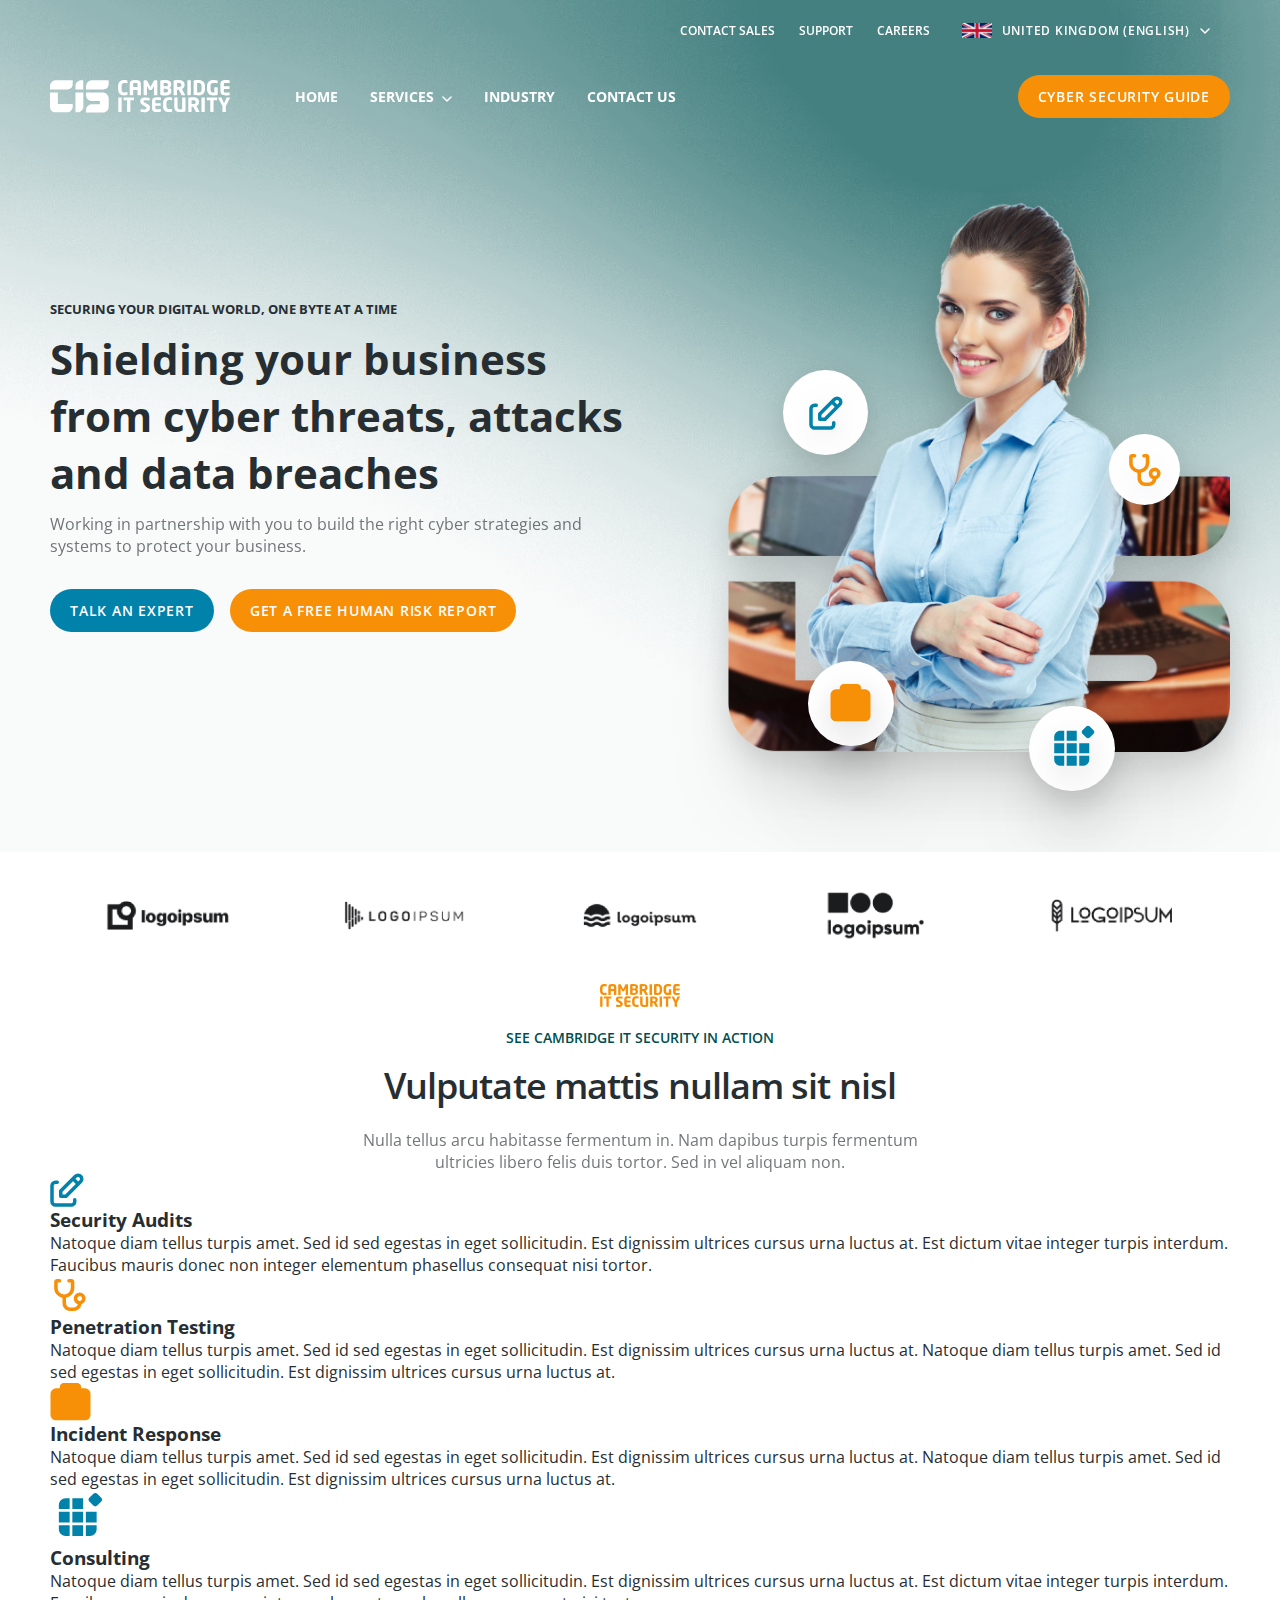
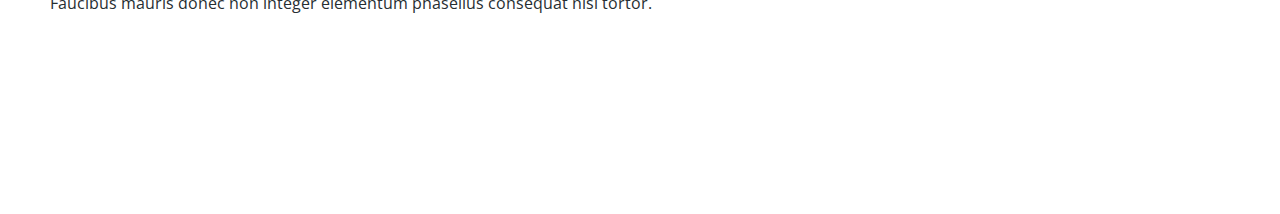
==== index.html @ e0751f87 "#" ====
<!DOCTYPE html>
<html lang="en">

<head>
    <meta charset="UTF-8">
    <meta http-equiv="X-UA-Compatible" content="IE=edge">
    <meta name="viewport" content="width=device-width, initial-scale=1.0">
    <title>Cambridge It Security</title>
    <link rel="stylesheet" href="./assets/scss/main.css">
</head>

<body class="light">
    <svg xmlns="http://www.w3.org/2000/svg" style="display: none;">

        <symbol id="arrow_bottom" viewBox="0 0 10 6" fill="none">
            <path d="M1 1L5 5L9 1" stroke="currentColor" stroke-width="1.5" stroke-linecap="round"
                stroke-linejoin="round" />
        </symbol>

        <!-- 
            usage
            <svg width="12" height="19">
                <use xlink:href="#facebook"></use>
            </svg>
         -->
    </svg>
    <div class="top_header">
        <div class="container">
            <div class="wrapper">
                <div class="top_links">
                    <a href="">contact sales</a>
                    <a href="">support</a>
                    <a href="">careers</a>
                </div>
                <div class="select_language">
                    <div class="btn">
                        <div class="flag">
                            <img src="./assets/images/flag-en.png" alt="">
                        </div>
                        <span>united kingdom (English)</span>
                        <div class="arrow">
                            <svg width="10" height="6">
                                <use xlink:href="#arrow_bottom"></use>
                            </svg>
                        </div>
                    </div>
                    <ul class="dropdown">
                        <li>
                            <a href="">united kingdom (English)</a>
                        </li>
                        <li>
                            <a href="">united kingdom (English)</a>
                        </li>
                        <li>
                            <a href="">united kingdom (English)</a>
                        </li>
                    </ul>
                </div>
            </div>
        </div>
    </div>
    <header class="site_header">
        <div class="container">
            <div class="wrapper">
                <div class="toggle">
                    <span class="bars">
                        <span class="bar"></span><span class="bar"></span><span class="bar"></span>
                    </span>
                </div>
                <a href="" class="site_logo">
                    <img src="./assets/images/logo-light.svg" alt="">
                </a>
                <ul class="navbar">
                    <li class="nav_item">
                        <a href="" class="nav_link">home</a>
                    </li>
                    <li class="nav_item">
                        <a href="" class="nav_link">services
                            <div class="arrow">
                                <svg width="10" height="6">
                                    <use xlink:href="#arrow_bottom"></use>
                                </svg>
                            </div>
                        </a>
                        <div class="dropdown"></div>
                    </li>
                    <li class="nav_item">
                        <a href="" class="nav_link">Industry</a>
                    </li>
                    <li class="nav_item">
                        <a href="" class="nav_link">contact us</a>
                    </li>
                </ul>
                <a href="" class="btn orange orange guide_btn">cyber security guide</a>
            </div>
        </div>
    </header>
    <div class="mobile_menu">
        <div class="inner">
            <div class="top">
                <div class="close_btn">
                    <svg xmlns="http://www.w3.org/2000/svg" width="20" viewBox="0 0 24 24" fill="none">
                        <g id="Menu / Close_LG">
                            <path id="Vector" d="M21 21L12 12M12 12L3 3M12 12L21.0001 3M12 12L3 21.0001"
                                stroke="#000000" stroke-width="2" stroke-linecap="round" stroke-linejoin="round" />
                        </g>
                    </svg>
                </div>
                <a href="" class="logo">
                    <img src="./assets/images/logo-dark.svg" alt="">
                </a>
            </div>
            <div class="center">
                <div class="search_bar">
                    <form action="">
                        <div class="form_wrap">
                            <input type="search" placeholder="Ara..." value="">
                            <button type="submit">
                                <svg xmlns="http://www.w3.org/2000/svg" xmlns:xlink="http://www.w3.org/1999/xlink"
                                    width="20" version="1.1" x="0px" y="0px" viewBox="0 0 512 512" class="">
                                    <path
                                        d="M225.474,0C101.151,0,0,101.151,0,225.474c0,124.33,101.151,225.474,225.474,225.474    c124.33,0,225.474-101.144,225.474-225.474C450.948,101.151,349.804,0,225.474,0z M225.474,409.323    c-101.373,0-183.848-82.475-183.848-183.848S124.101,41.626,225.474,41.626s183.848,82.475,183.848,183.848    S326.847,409.323,225.474,409.323z"
                                        fill="currentColor" />
                                    <path
                                        d="M505.902,476.472L386.574,357.144c-8.131-8.131-21.299-8.131-29.43,0c-8.131,8.124-8.131,21.306,0,29.43l119.328,119.328    c4.065,4.065,9.387,6.098,14.715,6.098c5.321,0,10.649-2.033,14.715-6.098C514.033,497.778,514.033,484.596,505.902,476.472z"
                                        fill="currentColor" />
                                </svg>
                            </button>
                        </div>
                    </form>
                </div>
                <ul class="menu">
                    <li class="nav_item">
                        <a href="" class="nav_link">Lorem ipsum</a>
                    </li>
                    <li class="nav_item">
                        <a href="" class="nav_link">Lorem ipsum</a>
                    </li>
                    <li class="nav_item">
                        <a href="" class="nav_link">Lorem ipsum</a>
                    </li>
                    <li class="nav_item">
                        <a href="" class="nav_link">Lorem ipsum</a>
                    </li>
                    <li class="nav_item">
                        <a href="" class="nav_link">Lorem ipsum</a>
                    </li>
                    <li class="nav_item">
                        <a href="" class="nav_link">Lorem ipsum</a>
                    </li>
                </ul>
            </div>
        </div>
    </div>
    <main>
        <section class="hero">
            <div class="container">
                <div class="wrapper">
                    <div class="col_6">
                        <div class="content">
                            <h5>Securing your digital world, one byte at a time</h5>
                            <h1>Shielding your business from
                                cyber threats, attacks and data breaches
                            </h1>
                            <p>Working in partnership with you to build the right cyber strategies and systems to
                                protect your business.</p>
                            <div class="btn_group">
                                <a href="" class="btn blue">talk an expert</a>
                                <a href="" class="btn orange">get a free human rısk report</a>
                            </div>
                        </div>
                    </div>
                    <div class="col_6">
                        <div class="image">
                            <img src="./assets/images/hero-image.png" width="502" alt="">
                            <div class="feature_icons">
                                <div class="icon icon1">
                                    <img src="./assets/images/edit.svg" alt="">
                                </div>
                                <div class="icon icon2">
                                    <img src="./assets/images/stethoscope.svg" alt="">
                                </div>
                                <div class="icon icon3">
                                    <img src="./assets/images/case.svg" alt="">
                                </div>
                                <div class="icon icon4">
                                    <img src="./assets/images/puzzle-cube.svg" alt="">
                                </div>
                            </div>
                        </div>
                    </div>
                </div>
            </div>
        </section>
        <section class="brands">
            <div class="container">
                <div class="wrapper">
                    <div class="brand_item">
                        <img src="./assets/images/brand.png" alt="">
                    </div>
                    <div class="brand_item">
                        <img src="./assets/images/brand-1.png" alt="">
                    </div>
                    <div class="brand_item">
                        <img src="./assets/images/brand-2.png" alt="">
                    </div>
                    <div class="brand_item">
                        <img src="./assets/images/brand-3.png" alt="">
                    </div>
                    <div class="brand_item">
                        <img src="./assets/images/brand-4.png" alt="">
                    </div>
                </div>
            </div>
        </section>
        <section class="our_services">
            <div class="container">
                <div class="sec_title">
                    <div class="logo">
                        <img src="./assets/images/logo-orange.svg" alt="">
                    </div>
                    <h5>see cambrıdge ıt securıty ın actıon</h5>
                    <h1>Vulputate mattis nullam sit nisl</h1>
                    <p>Nulla tellus arcu habitasse fermentum in. Nam dapibus turpis fermentum ultricies libero felis
                        duis tortor. Sed in vel aliquam non.</p>
                </div>
                <div class="wrapper">
                    <div class="col col_7">
                        <div class="content">
                            <div>
                                <div class="icon">
                                    <img src="./assets/images/edit.svg" alt="">
                                </div>
                                <h3>Security Audits</h3>
                            </div>
                            <p>Natoque diam tellus turpis amet. Sed id sed egestas in eget sollicitudin. Est dignissim ultrices cursus urna luctus at. Est dictum vitae integer turpis interdum. Faucibus mauris donec non integer elementum phasellus consequat nisi tortor.</p>
                        </div>
                    </div>
                    <div class="col col_3">
                        <div class="content">
                            <div>
                                <div class="icon">
                                    <img src="./assets/images/stethoscope.svg" alt="">
                                </div>
                                <h3>Penetration Testing</h3>
                            </div>
                            <p>Natoque diam tellus turpis amet. Sed id sed egestas in eget sollicitudin. Est dignissim ultrices cursus urna luctus at. Natoque diam tellus turpis amet. Sed id sed egestas in eget sollicitudin. Est dignissim ultrices cursus urna luctus at. </p>
                        </div>
                    </div>
                </div>
                <div class="wrapper">
                    <div class="col col_3">
                        <div class="content">
                            <div>
                                <div class="icon">
                                    <img src="./assets/images/case.svg" alt="">
                                </div>
                                <h3>Incident Response</h3>
                            </div>
                            <p>Natoque diam tellus turpis amet. Sed id sed egestas in eget sollicitudin. Est dignissim ultrices cursus urna luctus at. Natoque diam tellus turpis amet. Sed id sed egestas in eget sollicitudin. Est dignissim ultrices cursus urna luctus at. </p>
                        </div>
                    </div>
                    <div class="col col_7">
                        <div class="content">
                            <div>
                                <div class="icon">
                                    <img src="./assets/images/puzzle-cube.svg" alt="">
                                </div>
                                <h3>Consulting</h3>
                            </div>
                            <p>Natoque diam tellus turpis amet. Sed id sed egestas in eget sollicitudin. Est dignissim ultrices cursus urna luctus at. Est dictum vitae integer turpis interdum. Faucibus mauris donec non integer elementum phasellus consequat nisi tortor.</p>
                        </div>
                    </div>
                </div>
            </div>
        </section>
    </main>
    <footer class="site_footer">

    </footer>
    <script src="./assets/js/swiper-bundle.min.js"></script>
    <script src="https://cdnjs.cloudflare.com/ajax/libs/jquery/3.7.1/jquery.min.js"></script>
    <script src="./assets/js/app.js"></script>
</body>

</html>
---- assets/scss/main.css ----
@import url("https://fonts.googleapis.com/css2?family=Open+Sans:ital,wght@0,300;0,400;0,500;0,600;0,700;1,300;1,400;1,500&display=swap");
*,
::after,
::before {
  box-sizing: border-box;
  text-decoration: none;
  margin: 0;
}

body {
  color: var(--base-color);
  font-family: "Open Sans", sans-serif;
}

body.overflow_hidden {
  overflow: hidden;
}

input,
select,
textarea,
button {
  font: inherit;
}

input:focus,
textarea:focus,
select:focus {
  outline: none;
}

ul {
  padding: 0;
  margin: 0;
}

li {
  list-style: none;
}

u {
  text-decoration: underline;
}

a {
  cursor: pointer;
  text-decoration: none;
  transition: 0.2s;
  color: currentColor;
}

button {
  cursor: pointer;
  transition: 0.2s;
  background-color: transparent;
  border: unset;
}

img {
  max-width: 100%;
  display: block;
}

.wrapper {
  display: flex;
  flex-wrap: wrap;
}

h1 {
  font-size: 36px;
  font-weight: 600;
}

.container {
  width: 100%;
  margin: 0 auto;
}

@media (max-width: 576px) {
  .container {
    max-width: 100%;
    padding: 0 16px;
  }
}
@media (min-width: 576px) {
  .container {
    max-width: 565px;
  }
}
@media (min-width: 769px) {
  .container {
    max-width: 730px;
  }
}
@media (min-width: 992px) {
  .container {
    max-width: 970px;
  }
}
@media (min-width: 1200px) {
  .container {
    max-width: 1180px;
  }
}
:root {
  --base-color: var(--grey-light);
  --grey-light: #272e32;
  --blue: #0082ab;
  --orange: #c75e00;
  --orange-light: #f79007;
  --green: #004F4F;
}

.btn {
  display: inline-flex;
  align-items: center;
  justify-content: center;
  padding: 12px 20px;
  font-size: 14px;
  font-weight: 600;
  letter-spacing: 0.77px;
  border-radius: 99px;
  text-transform: uppercase;
  color: white;
}
.btn.orange {
  background-color: var(--orange-light);
}
.btn.orange:hover {
  background-color: var(--orange);
}
.btn.blue {
  background-color: var(--blue);
}

@font-face {
  font-family: swiper-icons;
  src: url("data:application/font-woff;charset=utf-8;base64, [base64]//wADZ2x5ZgAAAywAAADMAAAD2MHtryVoZWFkAAABbAAAADAAAAA2E2+eoWhoZWEAAAGcAAAAHwAAACQC9gDzaG10eAAAAigAAAAZAAAArgJkABFsb2NhAAAC0AAAAFoAAABaFQAUGG1heHAAAAG8AAAAHwAAACAAcABAbmFtZQAAA/gAAAE5AAACXvFdBwlwb3N0AAAFNAAAAGIAAACE5s74hXjaY2BkYGAAYpf5Hu/j+W2+MnAzMYDAzaX6QjD6/4//Bxj5GA8AuRwMYGkAPywL13jaY2BkYGA88P8Agx4j+/8fQDYfA1AEBWgDAIB2BOoAeNpjYGRgYNBh4GdgYgABEMnIABJzYNADCQAACWgAsQB42mNgYfzCOIGBlYGB0YcxjYGBwR1Kf2WQZGhhYGBiYGVmgAFGBiQQkOaawtDAoMBQxXjg/wEGPcYDDA4wNUA2CCgwsAAAO4EL6gAAeNpj2M0gyAACqxgGNWBkZ2D4/wMA+xkDdgAAAHjaY2BgYGaAYBkGRgYQiAHyGMF8FgYHIM3DwMHABGQrMOgyWDLEM1T9/w8UBfEMgLzE////P/5//f/V/xv+r4eaAAeMbAxwIUYmIMHEgKYAYjUcsDAwsLKxc3BycfPw8jEQA/[base64]/uznmfPFBNODM2K7MTQ45YEAZqGP81AmGGcF3iPqOop0r1SPTaTbVkfUe4HXj97wYE+yNwWYxwWu4v1ugWHgo3S1XdZEVqWM7ET0cfnLGxWfkgR42o2PvWrDMBSFj/IHLaF0zKjRgdiVMwScNRAoWUoH78Y2icB/yIY09An6AH2Bdu/UB+yxopYshQiEvnvu0dURgDt8QeC8PDw7Fpji3fEA4z/PEJ6YOB5hKh4dj3EvXhxPqH/SKUY3rJ7srZ4FZnh1PMAtPhwP6fl2PMJMPDgeQ4rY8YT6Gzao0eAEA409DuggmTnFnOcSCiEiLMgxCiTI6Cq5DZUd3Qmp10vO0LaLTd2cjN4fOumlc7lUYbSQcZFkutRG7g6JKZKy0RmdLY680CDnEJ+UMkpFFe1RN7nxdVpXrC4aTtnaurOnYercZg2YVmLN/d/gczfEimrE/fs/bOuq29Zmn8tloORaXgZgGa78yO9/cnXm2BpaGvq25Dv9S4E9+5SIc9PqupJKhYFSSl47+Qcr1mYNAAAAeNptw0cKwkAAAMDZJA8Q7OUJvkLsPfZ6zFVERPy8qHh2YER+3i/BP83vIBLLySsoKimrqKqpa2hp6+jq6RsYGhmbmJqZSy0sraxtbO3sHRydnEMU4uR6yx7JJXveP7WrDycAAAAAAAH//wACeNpjYGRgYOABYhkgZgJCZgZNBkYGLQZtIJsFLMYAAAw3ALgAeNolizEKgDAQBCchRbC2sFER0YD6qVQiBCv/H9ezGI6Z5XBAw8CBK/m5iQQVauVbXLnOrMZv2oLdKFa8Pjuru2hJzGabmOSLzNMzvutpB3N42mNgZGBg4GKQYzBhYMxJLMlj4GBgAYow/P/PAJJhLM6sSoWKfWCAAwDAjgbRAAB42mNgYGBkAIIbCZo5IPrmUn0hGA0AO8EFTQAA");
  font-weight: 400;
  font-style: normal;
}
:root {
  --swiper-theme-color:#007aff;
}

.swiper, swiper-container {
  margin-left: auto;
  margin-right: auto;
  position: relative;
  overflow: hidden;
  list-style: none;
  padding: 0;
  z-index: 1;
  display: block;
}

.swiper-vertical > .swiper-wrapper {
  flex-direction: column;
}

.swiper-wrapper {
  position: relative;
  width: 100%;
  height: 100%;
  z-index: 1;
  display: flex;
  transition-property: transform;
  transition-timing-function: var(--swiper-wrapper-transition-timing-function, initial);
  box-sizing: content-box;
}

.swiper-android .swiper-slide, .swiper-wrapper {
  transform: translate3d(0px, 0, 0);
}

.swiper-horizontal {
  touch-action: pan-y;
}

.swiper-vertical {
  touch-action: pan-x;
}

.swiper-slide, swiper-slide {
  flex-shrink: 0;
  width: 100%;
  height: 100%;
  position: relative;
  transition-property: transform;
  display: block;
}

.swiper-slide-invisible-blank {
  visibility: hidden;
}

.swiper-autoheight, .swiper-autoheight .swiper-slide {
  height: auto;
}

.swiper-autoheight .swiper-wrapper {
  align-items: flex-start;
  transition-property: transform, height;
}

.swiper-backface-hidden .swiper-slide {
  transform: translateZ(0);
  backface-visibility: hidden;
}

.swiper-3d.swiper-css-mode .swiper-wrapper {
  perspective: 1200px;
}

.swiper-3d .swiper-wrapper {
  transform-style: preserve-3d;
}

.swiper-3d {
  perspective: 1200px;
}

.swiper-3d .swiper-cube-shadow, .swiper-3d .swiper-slide, .swiper-3d .swiper-slide-shadow, .swiper-3d .swiper-slide-shadow-bottom, .swiper-3d .swiper-slide-shadow-left, .swiper-3d .swiper-slide-shadow-right, .swiper-3d .swiper-slide-shadow-top {
  transform-style: preserve-3d;
}

.swiper-3d .swiper-slide-shadow, .swiper-3d .swiper-slide-shadow-bottom, .swiper-3d .swiper-slide-shadow-left, .swiper-3d .swiper-slide-shadow-right, .swiper-3d .swiper-slide-shadow-top {
  position: absolute;
  left: 0;
  top: 0;
  width: 100%;
  height: 100%;
  pointer-events: none;
  z-index: 10;
}

.swiper-3d .swiper-slide-shadow {
  background: rgba(0, 0, 0, 0.15);
}

.swiper-3d .swiper-slide-shadow-left {
  background-image: linear-gradient(to left, rgba(0, 0, 0, 0.5), rgba(0, 0, 0, 0));
}

.swiper-3d .swiper-slide-shadow-right {
  background-image: linear-gradient(to right, rgba(0, 0, 0, 0.5), rgba(0, 0, 0, 0));
}

.swiper-3d .swiper-slide-shadow-top {
  background-image: linear-gradient(to top, rgba(0, 0, 0, 0.5), rgba(0, 0, 0, 0));
}

.swiper-3d .swiper-slide-shadow-bottom {
  background-image: linear-gradient(to bottom, rgba(0, 0, 0, 0.5), rgba(0, 0, 0, 0));
}

.swiper-css-mode > .swiper-wrapper {
  overflow: auto;
  scrollbar-width: none;
  -ms-overflow-style: none;
}

.swiper-css-mode > .swiper-wrapper::-webkit-scrollbar {
  display: none;
}

.swiper-css-mode > .swiper-wrapper > .swiper-slide {
  scroll-snap-align: start start;
}

.swiper-horizontal.swiper-css-mode > .swiper-wrapper {
  scroll-snap-type: x mandatory;
}

.swiper-vertical.swiper-css-mode > .swiper-wrapper {
  scroll-snap-type: y mandatory;
}

.swiper-centered > .swiper-wrapper::before {
  content: "";
  flex-shrink: 0;
  order: 9999;
}

.swiper-centered > .swiper-wrapper > .swiper-slide {
  scroll-snap-align: center center;
  scroll-snap-stop: always;
}

.swiper-centered.swiper-horizontal > .swiper-wrapper > .swiper-slide:first-child {
  margin-inline-start: var(--swiper-centered-offset-before);
}

.swiper-centered.swiper-horizontal > .swiper-wrapper::before {
  height: 100%;
  min-height: 1px;
  width: var(--swiper-centered-offset-after);
}

.swiper-centered.swiper-vertical > .swiper-wrapper > .swiper-slide:first-child {
  margin-block-start: var(--swiper-centered-offset-before);
}

.swiper-centered.swiper-vertical > .swiper-wrapper::before {
  width: 100%;
  min-width: 1px;
  height: var(--swiper-centered-offset-after);
}

.swiper-lazy-preloader {
  width: 42px;
  height: 42px;
  position: absolute;
  left: 50%;
  top: 50%;
  margin-left: -21px;
  margin-top: -21px;
  z-index: 10;
  transform-origin: 50%;
  box-sizing: border-box;
  border: 4px solid var(--swiper-preloader-color, var(--swiper-theme-color));
  border-radius: 50%;
  border-top-color: transparent;
}

.swiper-watch-progress .swiper-slide-visible .swiper-lazy-preloader, .swiper:not(.swiper-watch-progress) .swiper-lazy-preloader, swiper-container:not(.swiper-watch-progress) .swiper-lazy-preloader {
  animation: swiper-preloader-spin 1s infinite linear;
}

.swiper-lazy-preloader-white {
  --swiper-preloader-color:#fff;
}

.swiper-lazy-preloader-black {
  --swiper-preloader-color:#000;
}

@keyframes swiper-preloader-spin {
  0% {
    transform: rotate(0deg);
  }
  100% {
    transform: rotate(360deg);
  }
}
.swiper-virtual .swiper-slide {
  -webkit-backface-visibility: hidden;
  transform: translateZ(0);
}

.swiper-virtual.swiper-css-mode .swiper-wrapper::after {
  content: "";
  position: absolute;
  left: 0;
  top: 0;
  pointer-events: none;
}

.swiper-virtual.swiper-css-mode.swiper-horizontal .swiper-wrapper::after {
  height: 1px;
  width: var(--swiper-virtual-size);
}

.swiper-virtual.swiper-css-mode.swiper-vertical .swiper-wrapper::after {
  width: 1px;
  height: var(--swiper-virtual-size);
}

:root {
  --swiper-navigation-size:44px;
}

.swiper-button-next, .swiper-button-prev {
  position: absolute;
  top: var(--swiper-navigation-top-offset, 50%);
  width: calc(var(--swiper-navigation-size) / 44 * 27);
  height: var(--swiper-navigation-size);
  margin-top: calc(0px - var(--swiper-navigation-size) / 2);
  z-index: 10;
  cursor: pointer;
  display: flex;
  align-items: center;
  justify-content: center;
  color: var(--swiper-navigation-color, var(--swiper-theme-color));
}

.swiper-button-next.swiper-button-disabled, .swiper-button-prev.swiper-button-disabled {
  opacity: 0.35;
  cursor: auto;
  pointer-events: none;
}

.swiper-button-next.swiper-button-hidden, .swiper-button-prev.swiper-button-hidden {
  opacity: 0;
  cursor: auto;
  pointer-events: none;
}

.swiper-navigation-disabled .swiper-button-next, .swiper-navigation-disabled .swiper-button-prev {
  display: none !important;
}

.swiper-button-next:after, .swiper-button-prev:after {
  font-family: swiper-icons;
  font-size: var(--swiper-navigation-size);
  text-transform: none !important;
  letter-spacing: 0;
  font-variant: initial;
  line-height: 1;
}

.swiper-button-prev, .swiper-rtl .swiper-button-next {
  left: var(--swiper-navigation-sides-offset, 10px);
  right: auto;
}

.swiper-button-prev:after, .swiper-rtl .swiper-button-next:after {
  content: "prev";
}

.swiper-button-next, .swiper-rtl .swiper-button-prev {
  right: var(--swiper-navigation-sides-offset, 10px);
  left: auto;
}

.swiper-button-next:after, .swiper-rtl .swiper-button-prev:after {
  content: "next";
}

.swiper-button-lock {
  display: none;
}

.swiper-pagination {
  position: absolute;
  text-align: center;
  transition: 0.3s opacity;
  transform: translate3d(0, 0, 0);
  z-index: 10;
}

.swiper-pagination.swiper-pagination-hidden {
  opacity: 0;
}

.swiper-pagination-disabled > .swiper-pagination, .swiper-pagination.swiper-pagination-disabled {
  display: none !important;
}

.swiper-horizontal > .swiper-pagination-bullets, .swiper-pagination-bullets.swiper-pagination-horizontal, .swiper-pagination-custom, .swiper-pagination-fraction {
  bottom: var(--swiper-pagination-bottom, 8px);
  top: var(--swiper-pagination-top, auto);
  left: 0;
  width: 100%;
}

.swiper-pagination-bullets-dynamic {
  overflow: hidden;
  font-size: 0;
}

.swiper-pagination-bullets-dynamic .swiper-pagination-bullet {
  transform: scale(0.33);
  position: relative;
}

.swiper-pagination-bullets-dynamic .swiper-pagination-bullet-active {
  transform: scale(1);
}

.swiper-pagination-bullets-dynamic .swiper-pagination-bullet-active-main {
  transform: scale(1);
}

.swiper-pagination-bullets-dynamic .swiper-pagination-bullet-active-prev {
  transform: scale(0.66);
}

.swiper-pagination-bullets-dynamic .swiper-pagination-bullet-active-prev-prev {
  transform: scale(0.33);
}

.swiper-pagination-bullets-dynamic .swiper-pagination-bullet-active-next {
  transform: scale(0.66);
}

.swiper-pagination-bullets-dynamic .swiper-pagination-bullet-active-next-next {
  transform: scale(0.33);
}

.swiper-pagination-bullet {
  width: var(--swiper-pagination-bullet-width, var(--swiper-pagination-bullet-size, 8px));
  height: var(--swiper-pagination-bullet-height, var(--swiper-pagination-bullet-size, 8px));
  display: inline-block;
  border-radius: var(--swiper-pagination-bullet-border-radius, 50%);
  background: var(--swiper-pagination-bullet-inactive-color, #000);
  opacity: var(--swiper-pagination-bullet-inactive-opacity, 0.2);
}

button.swiper-pagination-bullet {
  border: none;
  margin: 0;
  padding: 0;
  box-shadow: none;
  -webkit-appearance: none;
  -moz-appearance: none;
       appearance: none;
}

.swiper-pagination-clickable .swiper-pagination-bullet {
  cursor: pointer;
}

.swiper-pagination-bullet:only-child {
  display: none !important;
}

.swiper-pagination-bullet-active {
  opacity: var(--swiper-pagination-bullet-opacity, 1);
  background: var(--swiper-pagination-color, var(--swiper-theme-color));
}

.swiper-pagination-vertical.swiper-pagination-bullets, .swiper-vertical > .swiper-pagination-bullets {
  right: var(--swiper-pagination-right, 8px);
  left: var(--swiper-pagination-left, auto);
  top: 50%;
  transform: translate3d(0px, -50%, 0);
}

.swiper-pagination-vertical.swiper-pagination-bullets .swiper-pagination-bullet, .swiper-vertical > .swiper-pagination-bullets .swiper-pagination-bullet {
  margin: var(--swiper-pagination-bullet-vertical-gap, 6px) 0;
  display: block;
}

.swiper-pagination-vertical.swiper-pagination-bullets.swiper-pagination-bullets-dynamic, .swiper-vertical > .swiper-pagination-bullets.swiper-pagination-bullets-dynamic {
  top: 50%;
  transform: translateY(-50%);
  width: 8px;
}

.swiper-pagination-vertical.swiper-pagination-bullets.swiper-pagination-bullets-dynamic .swiper-pagination-bullet, .swiper-vertical > .swiper-pagination-bullets.swiper-pagination-bullets-dynamic .swiper-pagination-bullet {
  display: inline-block;
  transition: 0.2s transform, 0.2s top;
}

.swiper-horizontal > .swiper-pagination-bullets .swiper-pagination-bullet, .swiper-pagination-horizontal.swiper-pagination-bullets .swiper-pagination-bullet {
  margin: 0 var(--swiper-pagination-bullet-horizontal-gap, 4px);
}

.swiper-horizontal > .swiper-pagination-bullets.swiper-pagination-bullets-dynamic, .swiper-pagination-horizontal.swiper-pagination-bullets.swiper-pagination-bullets-dynamic {
  left: 50%;
  transform: translateX(-50%);
  white-space: nowrap;
}

.swiper-horizontal > .swiper-pagination-bullets.swiper-pagination-bullets-dynamic .swiper-pagination-bullet, .swiper-pagination-horizontal.swiper-pagination-bullets.swiper-pagination-bullets-dynamic .swiper-pagination-bullet {
  transition: 0.2s transform, 0.2s left;
}

.swiper-horizontal.swiper-rtl > .swiper-pagination-bullets-dynamic .swiper-pagination-bullet, :host(.swiper-horizontal.swiper-rtl) .swiper-pagination-bullets-dynamic .swiper-pagination-bullet {
  transition: 0.2s transform, 0.2s right;
}

.swiper-pagination-fraction {
  color: var(--swiper-pagination-fraction-color, inherit);
}

.swiper-pagination-progressbar {
  background: var(--swiper-pagination-progressbar-bg-color, rgba(0, 0, 0, 0.25));
  position: absolute;
}

.swiper-pagination-progressbar .swiper-pagination-progressbar-fill {
  background: var(--swiper-pagination-color, var(--swiper-theme-color));
  position: absolute;
  left: 0;
  top: 0;
  width: 100%;
  height: 100%;
  transform: scale(0);
  transform-origin: left top;
}

.swiper-rtl .swiper-pagination-progressbar .swiper-pagination-progressbar-fill {
  transform-origin: right top;
}

.swiper-horizontal > .swiper-pagination-progressbar, .swiper-pagination-progressbar.swiper-pagination-horizontal, .swiper-pagination-progressbar.swiper-pagination-vertical.swiper-pagination-progressbar-opposite, .swiper-vertical > .swiper-pagination-progressbar.swiper-pagination-progressbar-opposite {
  width: 100%;
  height: var(--swiper-pagination-progressbar-size, 4px);
  left: 0;
  top: 0;
}

.swiper-horizontal > .swiper-pagination-progressbar.swiper-pagination-progressbar-opposite, .swiper-pagination-progressbar.swiper-pagination-horizontal.swiper-pagination-progressbar-opposite, .swiper-pagination-progressbar.swiper-pagination-vertical, .swiper-vertical > .swiper-pagination-progressbar {
  width: var(--swiper-pagination-progressbar-size, 4px);
  height: 100%;
  left: 0;
  top: 0;
}

.swiper-pagination-lock {
  display: none;
}

.swiper-scrollbar {
  border-radius: var(--swiper-scrollbar-border-radius, 10px);
  position: relative;
  -ms-touch-action: none;
  background: var(--swiper-scrollbar-bg-color, rgba(0, 0, 0, 0.1));
}

.swiper-scrollbar-disabled > .swiper-scrollbar, .swiper-scrollbar.swiper-scrollbar-disabled {
  display: none !important;
}

.swiper-horizontal > .swiper-scrollbar, .swiper-scrollbar.swiper-scrollbar-horizontal {
  position: absolute;
  left: var(--swiper-scrollbar-sides-offset, 1%);
  bottom: var(--swiper-scrollbar-bottom, 4px);
  top: var(--swiper-scrollbar-top, auto);
  z-index: 50;
  height: var(--swiper-scrollbar-size, 4px);
  width: calc(100% - 2 * var(--swiper-scrollbar-sides-offset, 1%));
}

.swiper-scrollbar.swiper-scrollbar-vertical, .swiper-vertical > .swiper-scrollbar {
  position: absolute;
  left: var(--swiper-scrollbar-left, auto);
  right: var(--swiper-scrollbar-right, 4px);
  top: var(--swiper-scrollbar-sides-offset, 1%);
  z-index: 50;
  width: var(--swiper-scrollbar-size, 4px);
  height: calc(100% - 2 * var(--swiper-scrollbar-sides-offset, 1%));
}

.swiper-scrollbar-drag {
  height: 100%;
  width: 100%;
  position: relative;
  background: var(--swiper-scrollbar-drag-bg-color, rgba(0, 0, 0, 0.5));
  border-radius: var(--swiper-scrollbar-border-radius, 10px);
  left: 0;
  top: 0;
}

.swiper-scrollbar-cursor-drag {
  cursor: move;
}

.swiper-scrollbar-lock {
  display: none;
}

.swiper-zoom-container {
  width: 100%;
  height: 100%;
  display: flex;
  justify-content: center;
  align-items: center;
  text-align: center;
}

.swiper-zoom-container > canvas, .swiper-zoom-container > img, .swiper-zoom-container > svg {
  max-width: 100%;
  max-height: 100%;
  -o-object-fit: contain;
     object-fit: contain;
}

.swiper-slide-zoomed {
  cursor: move;
  touch-action: none;
}

.swiper .swiper-notification, swiper-container .swiper-notification {
  position: absolute;
  left: 0;
  top: 0;
  pointer-events: none;
  opacity: 0;
  z-index: -1000;
}

.swiper-free-mode > .swiper-wrapper {
  transition-timing-function: ease-out;
  margin: 0 auto;
}

.swiper-grid > .swiper-wrapper {
  flex-wrap: wrap;
}

.swiper-grid-column > .swiper-wrapper {
  flex-wrap: wrap;
  flex-direction: column;
}

.swiper-fade.swiper-free-mode .swiper-slide {
  transition-timing-function: ease-out;
}

.swiper-fade .swiper-slide {
  pointer-events: none;
  transition-property: opacity;
}

.swiper-fade .swiper-slide .swiper-slide {
  pointer-events: none;
}

.swiper-fade .swiper-slide-active, .swiper-fade .swiper-slide-active .swiper-slide-active {
  pointer-events: auto;
}

.swiper-cube {
  overflow: visible;
}

.swiper-cube .swiper-slide {
  pointer-events: none;
  backface-visibility: hidden;
  z-index: 1;
  visibility: hidden;
  transform-origin: 0 0;
  width: 100%;
  height: 100%;
}

.swiper-cube .swiper-slide .swiper-slide {
  pointer-events: none;
}

.swiper-cube.swiper-rtl .swiper-slide {
  transform-origin: 100% 0;
}

.swiper-cube .swiper-slide-active, .swiper-cube .swiper-slide-active .swiper-slide-active {
  pointer-events: auto;
}

.swiper-cube .swiper-slide-active, .swiper-cube .swiper-slide-next, .swiper-cube .swiper-slide-next + .swiper-slide, .swiper-cube .swiper-slide-prev {
  pointer-events: auto;
  visibility: visible;
}

.swiper-cube .swiper-slide-shadow-bottom, .swiper-cube .swiper-slide-shadow-left, .swiper-cube .swiper-slide-shadow-right, .swiper-cube .swiper-slide-shadow-top {
  z-index: 0;
  backface-visibility: hidden;
}

.swiper-cube .swiper-cube-shadow {
  position: absolute;
  left: 0;
  bottom: 0px;
  width: 100%;
  height: 100%;
  opacity: 0.6;
  z-index: 0;
}

.swiper-cube .swiper-cube-shadow:before {
  content: "";
  background: #000;
  position: absolute;
  left: 0;
  top: 0;
  bottom: 0;
  right: 0;
  filter: blur(50px);
}

.swiper-flip {
  overflow: visible;
}

.swiper-flip .swiper-slide {
  pointer-events: none;
  backface-visibility: hidden;
  z-index: 1;
}

.swiper-flip .swiper-slide .swiper-slide {
  pointer-events: none;
}

.swiper-flip .swiper-slide-active, .swiper-flip .swiper-slide-active .swiper-slide-active {
  pointer-events: auto;
}

.swiper-flip .swiper-slide-shadow-bottom, .swiper-flip .swiper-slide-shadow-left, .swiper-flip .swiper-slide-shadow-right, .swiper-flip .swiper-slide-shadow-top {
  z-index: 0;
  backface-visibility: hidden;
}

.swiper-creative .swiper-slide {
  backface-visibility: hidden;
  overflow: hidden;
  transition-property: transform, opacity, height;
}

.swiper-cards {
  overflow: visible;
}

.swiper-cards .swiper-slide {
  transform-origin: center bottom;
  backface-visibility: hidden;
  overflow: hidden;
}

.toggle {
  writing-mode: lr;
  display: flex;
  align-items: center;
  justify-content: center;
  cursor: pointer;
}
.toggle .bars {
  display: flex;
  flex-direction: column;
  align-items: center;
  justify-content: center;
  width: 100%;
  height: 100%;
}
.toggle .bar {
  display: inline-block;
  width: 100%;
  width: 30px;
  height: 2px;
  margin: 3px 0;
  transform: none;
  transition: 0.2s cubic-bezier(0.165, 0.84, 0.44, 1);
}
.toggle .bar::before {
  content: "";
  width: 100%;
  height: 2.2px;
  background-color: currentColor;
  border-radius: 5px;
  display: block;
  margin-left: auto;
}
.toggle.opened .bar:nth-child(2) {
  opacity: 0;
}
.toggle.opened .bar:nth-child(1) {
  transform: rotate(45deg);
  margin-bottom: -5px;
}
.toggle.opened .bar:nth-child(1)::before {
  width: 100%;
}
.toggle.opened .bar:nth-child(3) {
  transform: rotate(-45deg);
  margin-top: -5px;
}

.sec_title {
  margin-bottom: 60px;
  text-align: center;
  max-width: 596px;
  margin: 0 auto;
}
.sec_title .logo {
  display: inline-block;
  width: 80px;
  margin-bottom: 16px;
}
.sec_title h5 {
  font-size: 14px;
  font-weight: 600;
  color: var(--green);
  text-transform: uppercase;
  margin-bottom: 12px;
}
.sec_title h1 {
  font-size: 36px;
  font-weight: 600;
  line-height: 1.5;
  letter-spacing: -0.9px;
  margin-bottom: 16px;
}
.sec_title p {
  opacity: 0.65;
}
.sec_title .flex {
  display: flex;
  align-items: center;
  justify-content: space-between;
  border-bottom: 1px solid currentColor;
}

@media (max-width: 768px) {
  .sec_title .flex {
    flex-wrap: wrap;
    gap: 12px;
  }
  .sec_title h1 {
    font-size: 36px;
  }
}
.top_header {
  position: relative;
  z-index: 99;
  color: white;
  padding: 10px 0;
}
.top_header .wrapper {
  justify-content: flex-end;
  align-items: center;
}
.top_header .top_links {
  display: flex;
  align-items: center;
}
.top_header .top_links a {
  padding: 5px 12px;
  text-transform: uppercase;
  font-size: 12px;
  font-weight: 600;
}
.top_header .select_language {
  position: relative;
}
.top_header .select_language .btn {
  gap: 10px;
  cursor: pointer;
}
.top_header .select_language .btn span {
  font-size: 12px;
  font-weight: 600;
}
.top_header .select_language .btn.active .arrow {
  transform: rotate(180deg);
}
.top_header .select_language .btn .arrow svg {
  display: block;
  transition: 0.1s;
}
.top_header .select_language .flag {
  width: 30px;
}
.top_header .select_language .flag img {
  width: 100%;
}
.top_header .select_language .dropdown {
  display: none;
  position: absolute;
  top: 100%;
  right: 30px;
  background-color: white;
  color: var(--base-color);
  padding: 5px;
  border-radius: 10px;
  z-index: 99;
}
.top_header .select_language .dropdown a {
  display: block;
  padding: 5px 10px;
}

.site_header {
  position: sticky;
  top: 0;
  left: 0;
  z-index: 98;
  transition: 0.1s;
  padding: 10px 0;
}
.site_header.scroll_down {
  background-color: var(--base-color);
  top: 0;
}
.site_header .wrapper {
  align-items: center;
}
.site_header .site_logo {
  display: block;
  width: 180px;
}
.site_header .navbar {
  display: flex;
  align-items: center;
  margin-left: 49px;
}
.site_header .navbar .nav_link {
  font-size: 14px;
  font-weight: 700;
  text-transform: uppercase;
  padding: 16px;
  display: flex;
  align-items: center;
  gap: 8px;
  color: white;
}
.site_header .guide_btn {
  margin-left: auto;
}
.site_header .toggle {
  color: white;
}

.mobile_menu {
  position: fixed;
  top: 0;
  left: 0;
  height: 100vh;
  width: 100%;
  z-index: 9999;
  background-color: rgba(0, 0, 0, 0.6);
  transition: all 0.35s;
  opacity: 0;
  visibility: hidden;
}
.mobile_menu.opened {
  opacity: 1;
  visibility: visible;
}
.mobile_menu.opened .inner {
  transform: translateX(0%);
}
.mobile_menu .inner {
  width: 300px;
  max-width: 82%;
  height: 100%;
  background-color: white;
  transform: translateX(-100%);
  transition: all 0.35s;
}
.mobile_menu .top {
  position: relative;
  text-align: center;
  padding: 10px;
}
.mobile_menu .top .close_btn {
  position: absolute;
  left: 10px;
  top: 10px;
}
.mobile_menu .top .logo {
  display: inline-block;
  width: 150px;
}
.mobile_menu .top .logo img {
  width: 100%;
}
.mobile_menu .search_bar {
  position: relative;
  margin: 0 10px;
}
.mobile_menu .search_bar .form_wrap {
  display: flex;
  align-items: center;
}
.mobile_menu .search_bar button {
  color: currentColor;
  position: absolute;
  right: 12px;
}
.mobile_menu .search_bar svg {
  width: 20px;
  height: auto;
  display: block;
}
.mobile_menu .search_bar svg path {
  fill: currentColor;
}
.mobile_menu .search_bar input {
  width: 100%;
  height: 40px;
  padding: 12px;
  font-size: 15px;
  border-radius: 4px;
  font-family: Gotham;
  border: 1px solid var(--base-color);
}
.mobile_menu .menu {
  font-size: 19px;
  font-weight: 600;
  position: relative;
  overflow: hidden;
}
.mobile_menu .menu .nav_link {
  font-size: 17px;
  font-weight: 500;
  padding: 10px 15px;
  font-family: Gotham;
}
.mobile_menu .menu .nav_link .arrow_right {
  width: 19px;
  height: 27px;
  transform: rotate(180deg);
}
.mobile_menu .menu .dropdown .nav_link {
  display: flex;
  align-items: center;
  justify-content: space-between;
}
.mobile_menu .menu .dropdown_menu {
  position: absolute;
  left: 0;
  top: 0;
  z-index: 3;
  background-color: white;
  width: 100%;
  height: 100%;
  transform: translateX(120%);
  transition: all 0.35s;
}
.mobile_menu .menu .dropdown_menu a {
  display: block;
  padding: 10px 15px;
  color: var(--text-color);
}
.mobile_menu .menu .dropdown_menu.opened {
  transform: translateX(0%);
}
.mobile_menu .menu .back_btn {
  display: flex;
  align-items: center;
  gap: 6px;
  cursor: pointer;
  padding: 10px;
  font-size: 16px;
}
.mobile_menu .menu .back_btn img {
  width: 24px;
  height: 24px;
}
.mobile_menu .menu a {
  display: block;
  color: currentColor;
}
.mobile_menu .action_list {
  padding: 15px;
  display: flex;
  flex-wrap: wrap;
  gap: 7px;
}
.mobile_menu .action_list .action_item {
  width: 100%;
}

.light .site_header {
  color: white;
}

.dark .site_header {
  color: #005252;
}

@media (min-width: 992px) {
  .mobile_menu {
    display: none;
  }
  .site_header .toggle {
    display: none;
  }
}
@media (max-width: 992px) {
  .top_header {
    display: none;
  }
  .site_header {
    padding: 20px 0;
  }
  .site_header .site_logo {
    display: block;
    width: 162px;
  }
  .site_header .navbar {
    display: none;
  }
  .site_header .guide_btn {
    display: none;
  }
  .site_header .toggle {
    position: absolute;
    left: 0;
  }
  .site_header .wrapper {
    justify-content: center;
    position: relative;
  }
}
.site_footer {
  background-color: var(--navy-02);
  color: white;
  padding: 100px 0;
}
.site_footer h5 {
  font-family: Gotham;
  font-size: 16px;
  font-weight: 500;
  margin-bottom: 4px;
  text-transform: uppercase;
  color: var(--primary-color);
}
.site_footer .menu ul li a {
  font-family: "indivisible", sans-serif;
}
.site_footer .socialMedia {
  display: inline-flex;
  align-items: center;
  row-gap: 60px;
  -moz-column-gap: 20px;
       column-gap: 20px;
  padding-bottom: 60px;
}
.site_footer .socialMedia a {
  display: flex;
  align-items: center;
  justify-content: center;
  width: 59px;
  height: 59px;
  border-radius: 50%;
  border: 1px solid var(--primary-color);
  transition: 0.13s;
}
.site_footer .socialMedia a:hover svg {
  transform: scale(1.09);
}
.site_footer .col {
  width: 26%;
}
.site_footer .col:first-child {
  margin-right: 70px;
  padding-left: 40px;
  padding-bottom: 50px;
  border-left: 1px solid var(--primary-color);
  border-bottom-left-radius: 34px;
}
.site_footer .col:nth-child(2) {
  width: -moz-fit-content;
  width: fit-content;
  max-width: 184px;
  font-family: Gotham;
  margin-right: 100px;
}
.site_footer .foot_top {
  text-align: center;
}
.site_footer .foot_top .container {
  border-bottom: 1px solid var(--navy-05);
}
.site_footer h6 {
  margin-bottom: 10px;
}
.site_footer .newsletter p {
  margin-bottom: 10px;
}
.site_footer .newsletter .form_wrap input {
  width: 100%;
  height: 38px;
  padding: 0 16px;
  font-size: 22px;
  font-weight: 400;
  color: white;
  background-color: transparent;
  border: 1px solid var(--navy-05);
  margin-bottom: 10px;
}
.site_footer .newsletter .form_wrap input::-moz-placeholder {
  color: var(--navy-05);
}
.site_footer .newsletter .form_wrap input::placeholder {
  color: var(--navy-05);
}
.site_footer .newsletter .form_wrap .btn {
  font-size: 12px;
  font-weight: 700;
  background-color: var(--gold);
  color: white;
  padding: 8px 16px;
}
.site_footer .menu {
  display: flex;
  flex-grow: 1;
  justify-content: space-between;
}
.site_footer .menu > div {
  width: 33.33%;
}
.site_footer .menu ul li a {
  font-size: 16px;
  font-weight: 400;
  display: block;
  padding: 4px 0;
  color: #f9f8f0;
}
.site_footer .menu ul li a:hover {
  opacity: 0.7;
}
.site_footer .menu h6 {
  height: 26px;
}
.site_footer .foot_main {
  margin-bottom: 60px;
}
.site_footer .foot_main .wrapper {
  padding: 60px 0;
  border-bottom: 1px solid var(--navy-05);
}
.site_footer .foot_bottom {
  text-align: center;
}
.site_footer .foot_bottom p {
  color: var(--gold);
}

@media (max-width: 992px) {
  .site_footer {
    padding: 20px 0;
  }
  .site_footer .socialMedia {
    padding-bottom: 20px;
  }
  .site_footer .foot_main {
    margin-bottom: 20px;
  }
  .site_footer .foot_main .wrapper {
    padding: 20px 0;
  }
  .site_footer .foot_main .menu {
    width: 100%;
    margin-bottom: 24px;
  }
  .site_footer .foot_main .newsletter {
    width: 100%;
  }
  .site_footer .foot_bottom p {
    font-size: 18px;
  }
  .site_footer .socialMedia svg {
    width: 24px;
    height: auto;
  }
}
@media (max-width: 768px) {
  .site_footer .foot_main .menu {
    flex-wrap: wrap;
  }
  .site_footer .foot_main .menu > div {
    width: 50%;
  }
}
.sub_footer {
  padding: 60px 0;
  overflow: hidden;
}
.sub_footer .sec_title .flex {
  justify-content: center;
}
.sub_footer .col_12 {
  width: 100%;
}
.sub_footer .wrapper {
  margin: 0 -20px;
}
.sub_footer .col_6 {
  width: 50%;
  padding: 0 20px;
}
.sub_footer .items {
  display: flex;
}
.sub_footer .items .block {
  width: 100%;
  margin-bottom: 36px;
}
.sub_footer .items ul a {
  font-size: 18px;
  font-weight: 500;
  display: block;
  padding: 3px 0;
  font-family: freight-sans-pro, sans-serif;
}
.sub_footer .items ul a:hover {
  opacity: 0.7;
}

@media (max-width: 991px) {
  .sub_footer .items {
    flex-wrap: wrap;
  }
  .sub_footer .items .block {
    width: 33.333%;
  }
  .sub_footer .sec_title .flex {
    justify-content: flex-start;
  }
  .sub_footer .sec_title h1 {
    font-size: 36px;
  }
  .sub_footer .col_6 {
    width: 100%;
  }
  .sub_footer ul a {
    font-size: 16px;
  }
}
@media (max-width: 576px) {
  .sub_footer .items .block {
    width: 50%;
  }
}
.hero {
  background-image: url(../images/hero-shape.png);
  background-size: cover;
  background-position: top right;
  margin-top: -150px;
  padding-top: 210px;
  padding-bottom: 100px;
  overflow: hidden;
  position: relative;
}
.hero .container {
  position: relative;
  z-index: 2;
}
.hero .wrapper {
  align-items: center;
}
.hero::after {
  content: "";
  position: absolute;
  left: 10%;
  top: -5%;
  background-image: url("../images/shape1.svg");
  background-size: contain;
  aspect-ratio: 36/51;
  transform: rotate(-27.134deg);
  width: 360px;
}
.hero .col_6 {
  width: 50%;
}
.hero .content > * {
  margin-bottom: 12px;
}
.hero .content h5 {
  text-transform: uppercase;
}
.hero .content h1 {
  font-size: 42px;
  font-weight: 700;
}
.hero .content p {
  margin-bottom: 32px;
  opacity: 0.65;
}
.hero .content .btn_group {
  display: flex;
  align-items: center;
  gap: 16px;
}
.hero .image {
  position: relative;
  height: -moz-fit-content;
  height: fit-content;
  width: -moz-fit-content;
  width: fit-content;
  margin-left: auto;
}
.hero .image img {
  filter: drop-shadow(1px 7px 15px rgba(0, 0, 0, 0.1)) drop-shadow(3px 27px 27px rgba(0, 0, 0, 0.09)) drop-shadow(6px 60px 36px rgba(0, 0, 0, 0.05)) drop-shadow(11px 107px 43px rgba(0, 0, 0, 0.01)) drop-shadow(11px 107px 43px rgba(0, 0, 0, 0));
}
.hero .image .feature_icons .icon {
  position: absolute;
  display: flex;
  align-items: center;
  justify-content: center;
  background-color: white;
  border-radius: 50%;
  max-width: 17%;
  aspect-ratio: 1/1;
  filter: drop-shadow(1px 7px 15px rgba(0, 0, 0, 0.1)) drop-shadow(3px 27px 27px rgba(0, 0, 0, 0.09)) drop-shadow(6px 60px 36px rgba(0, 0, 0, 0.05)) drop-shadow(11px 107px 43px rgba(0, 0, 0, 0.01)) drop-shadow(11px 107px 43px rgba(0, 0, 0, 0));
}
.hero .image .feature_icons .icon img {
  max-width: 60%;
}
.hero .image .feature_icons .icon1 {
  width: 85px;
  left: 11%;
  bottom: 53%;
}
.hero .image .feature_icons .icon2 {
  width: 71px;
  bottom: 44%;
  right: 10%;
}
.hero .image .feature_icons .icon3 {
  width: 93px;
  left: 16%;
  bottom: 1%;
}
.hero .image .feature_icons .icon4 {
  width: 97px;
  right: 23%;
  bottom: -7%;
}

@media (max-width: 992px) {
  .hero {
    background-image: url(../images/hero-shape-mobile.png);
    background-repeat: no-repeat;
    background-size: contain;
  }
  .hero::after {
    width: 242px;
    top: 4%;
    left: -19%;
    transform: rotate(-30deg);
    background-image: url("../images/shape1-mobile.png");
  }
  .hero .col_6 {
    width: 100%;
  }
  .hero .content {
    text-align: center;
  }
  .hero .content .btn_group {
    display: inline-flex;
  }
  .hero .content h1 {
    font-size: 24px;
  }
  .hero .image {
    margin: 24px auto 0;
  }
}
@media (max-width: 768px) {
  .hero .content .btn_group {
    flex-direction: column;
  }
}
.brands {
  padding: 40px 0;
}
.brands .wrapper {
  flex-wrap: nowrap;
  overflow-x: auto;
}
.brands .wrapper::-webkit-scrollbar {
  display: none;
}
.brands .brand_item {
  width: 100%;
  text-align: center;
  min-width: 200px;
}
.brands .brand_item img {
  max-width: 170px;
  display: inline-block;
}/*# sourceMappingURL=main.css.map */
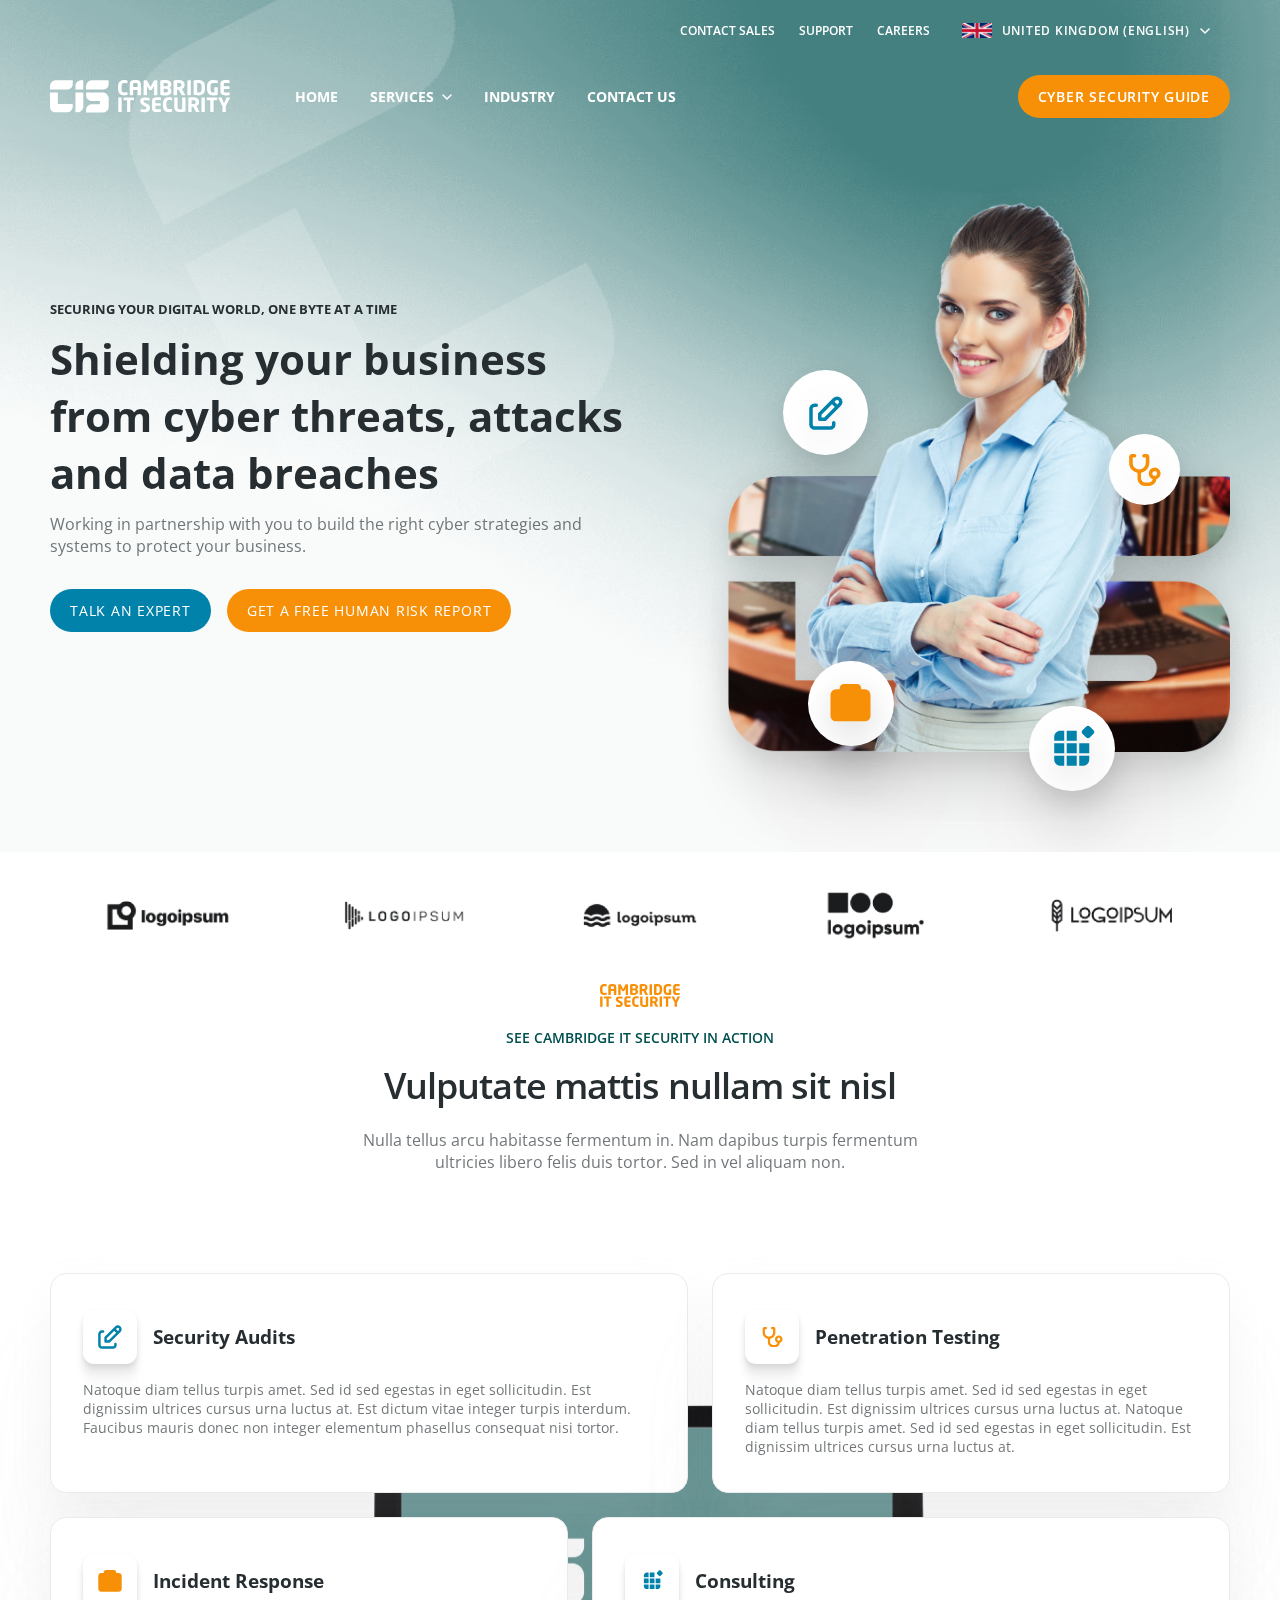
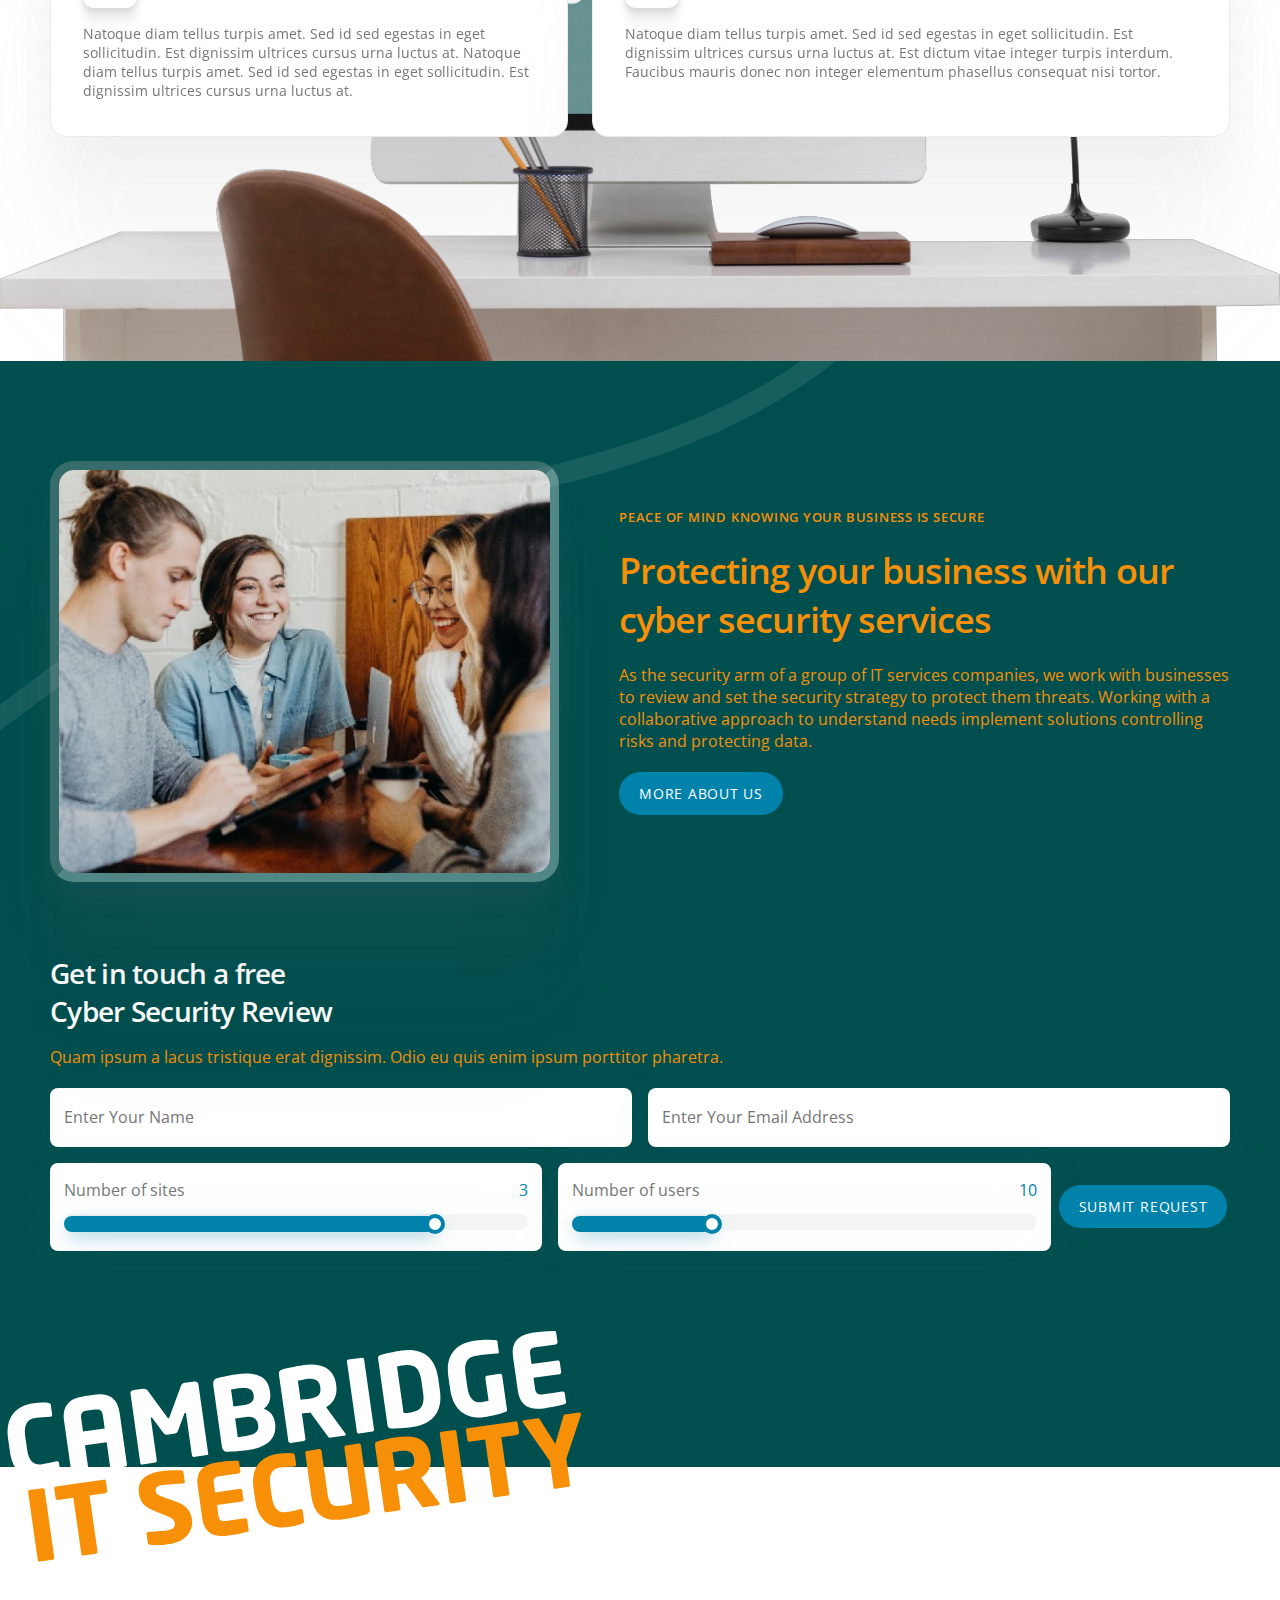
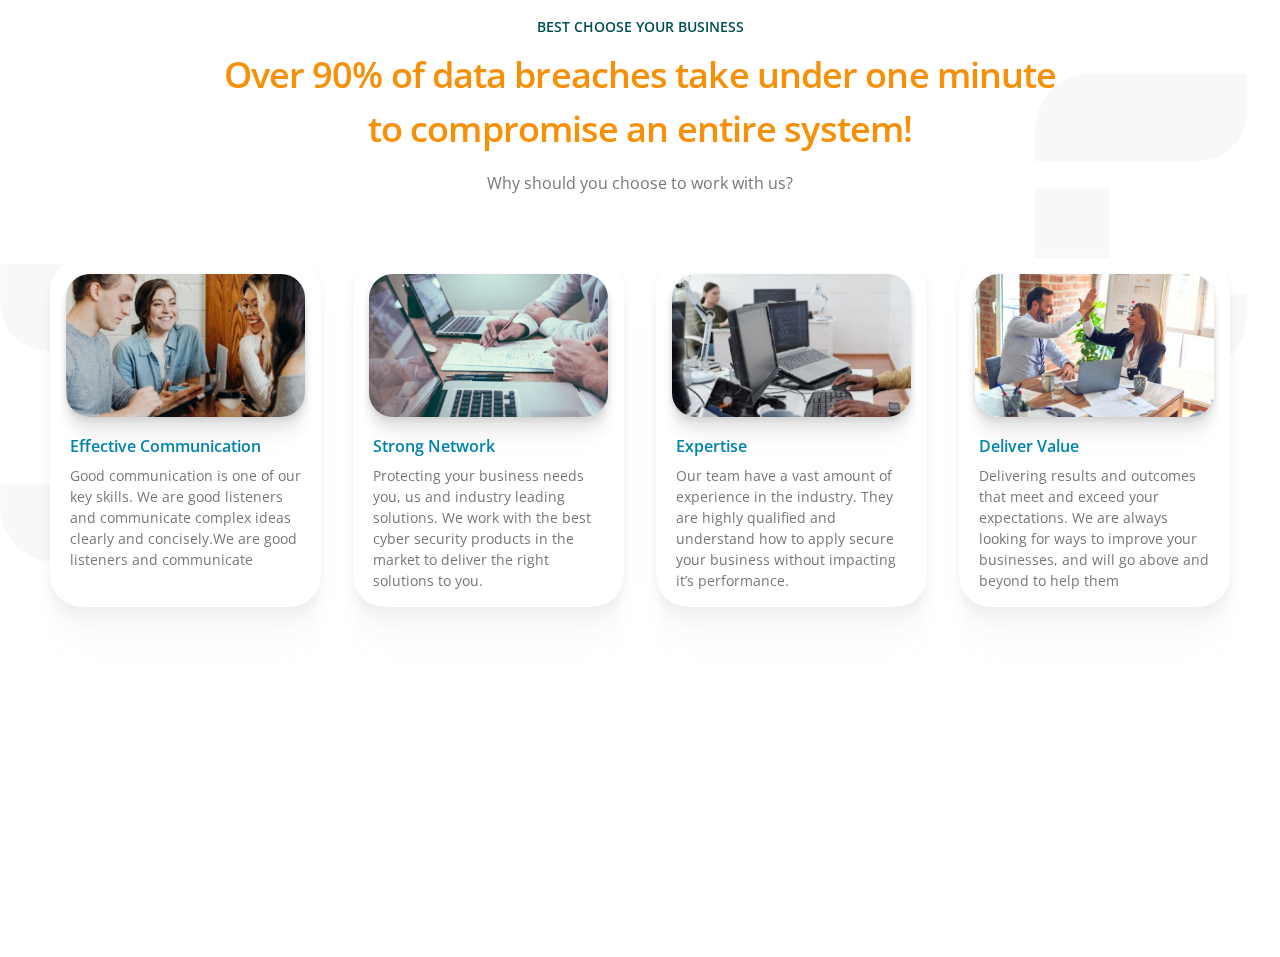
==== commit 4aac281a: "#" ====
--- a/index.html
+++ b/index.html
@@ -213,7 +213,7 @@
                 </div>
             </div>
         </section>
-        <section class="our_services">
+        <section class="ourServices">
             <div class="container">
                 <div class="sec_title">
                     <div class="logo">
@@ -226,52 +226,189 @@
                 </div>
                 <div class="wrapper">
                     <div class="col col_7">
-                        <div class="content">
+                        <div class="item">
                             <div>
                                 <div class="icon">
                                     <img src="./assets/images/edit.svg" alt="">
                                 </div>
                                 <h3>Security Audits</h3>
                             </div>
-                            <p>Natoque diam tellus turpis amet. Sed id sed egestas in eget sollicitudin. Est dignissim ultrices cursus urna luctus at. Est dictum vitae integer turpis interdum. Faucibus mauris donec non integer elementum phasellus consequat nisi tortor.</p>
+                            <p>Natoque diam tellus turpis amet. Sed id sed egestas in eget sollicitudin. Est dignissim
+                                ultrices cursus urna luctus at. Est dictum vitae integer turpis interdum. Faucibus
+                                mauris donec non integer elementum phasellus consequat nisi tortor.</p>
                         </div>
                     </div>
                     <div class="col col_3">
-                        <div class="content">
+                        <div class="item">
                             <div>
                                 <div class="icon">
                                     <img src="./assets/images/stethoscope.svg" alt="">
                                 </div>
                                 <h3>Penetration Testing</h3>
                             </div>
-                            <p>Natoque diam tellus turpis amet. Sed id sed egestas in eget sollicitudin. Est dignissim ultrices cursus urna luctus at. Natoque diam tellus turpis amet. Sed id sed egestas in eget sollicitudin. Est dignissim ultrices cursus urna luctus at. </p>
+                            <p>Natoque diam tellus turpis amet. Sed id sed egestas in eget sollicitudin. Est dignissim
+                                ultrices cursus urna luctus at. Natoque diam tellus turpis amet. Sed id sed egestas in
+                                eget sollicitudin. Est dignissim ultrices cursus urna luctus at. </p>
                         </div>
                     </div>
                 </div>
                 <div class="wrapper">
                     <div class="col col_3">
-                        <div class="content">
+                        <div class="item">
                             <div>
                                 <div class="icon">
                                     <img src="./assets/images/case.svg" alt="">
                                 </div>
                                 <h3>Incident Response</h3>
                             </div>
-                            <p>Natoque diam tellus turpis amet. Sed id sed egestas in eget sollicitudin. Est dignissim ultrices cursus urna luctus at. Natoque diam tellus turpis amet. Sed id sed egestas in eget sollicitudin. Est dignissim ultrices cursus urna luctus at. </p>
+                            <p>Natoque diam tellus turpis amet. Sed id sed egestas in eget sollicitudin. Est dignissim
+                                ultrices cursus urna luctus at. Natoque diam tellus turpis amet. Sed id sed egestas in
+                                eget sollicitudin. Est dignissim ultrices cursus urna luctus at. </p>
                         </div>
                     </div>
                     <div class="col col_7">
-                        <div class="content">
+                        <div class="item">
                             <div>
                                 <div class="icon">
                                     <img src="./assets/images/puzzle-cube.svg" alt="">
                                 </div>
                                 <h3>Consulting</h3>
                             </div>
-                            <p>Natoque diam tellus turpis amet. Sed id sed egestas in eget sollicitudin. Est dignissim ultrices cursus urna luctus at. Est dictum vitae integer turpis interdum. Faucibus mauris donec non integer elementum phasellus consequat nisi tortor.</p>
-                        </div>
-                    </div>
-                </div>
+                            <p>Natoque diam tellus turpis amet. Sed id sed egestas in eget sollicitudin. Est dignissim
+                                ultrices cursus urna luctus at. Est dictum vitae integer turpis interdum. Faucibus
+                                mauris donec non integer elementum phasellus consequat nisi tortor.</p>
+                        </div>
+                    </div>
+                </div>
+            </div>
+        </section>
+        <section class="getInTouch">
+            <div class="container">
+                <div class="wrapper">
+                    <div class="col col_5">
+                        <div class="image">
+                            <img src="./assets/images/photo.png" alt="">
+                        </div>
+                    </div>
+                    <div class="col col_6">
+                        <div class="content">
+                            <h5>Peace of mind knowing your business is secure</h5>
+                            <h1>Protecting your business with our cyber security services</h1>
+                            <p>As the security arm of a group of IT services companies, we work with businesses to
+                                review and set the security strategy to protect them threats. Working with a
+                                collaborative approach to understand needs implement solutions controlling risks and
+                                protecting data.</p>
+                            <a href="" class="btn blue">more about us</a>
+                        </div>
+                    </div>
+                </div>
+            </div>
+            <div class="review">
+                <div class="container">
+                    <div class="title">
+                        <div class="logo">
+                            <img src="" alt="">
+                        </div>
+                        <h2>Get in touch a free Cyber Security Review</h2>
+                        <p>Quam ipsum a lacus tristique erat dignissim. Odio eu quis enim ipsum porttitor pharetra.</p>
+                    </div>
+                    <form action="">
+                        <div class="form_wrap">
+                            <div class="form_element w_5">
+                                <input type="text" placeholder="Enter Your Name">
+                            </div>
+                            <div class="form_element w_5">
+                                <input type="text" placeholder="Enter Your Email Address">
+                            </div>
+                        </div>
+                        <div class="form_wrap">
+                            <div class="form_element w_4">
+                                <div class="item">
+                                    <div class="text">
+                                        <label for="">Number of sites</label>
+                                        <span class="rsTooltip">3</span>
+                                    </div>
+                                    <div class="rangeSlider d-flex">
+                                        <input type="range" min="0" max="5" value="4" class="rsBar">
+                                        <div class="rsThumb">
+                                            <div class="rsTooltip">2</div>
+                                        </div>
+                                        <div class="rsProgress"></div>
+                                    </div>
+                                </div>
+                            </div>
+                            <div class="form_element w_4">
+                                <div class="item">
+                                    <div class="text">
+                                        <label for="">Number of users</label>
+                                        <span class="rsTooltip">10</span>
+                                    </div>
+                                    <div class="rangeSlider d-flex">
+                                        <input type="range" min="0" max="10" value="3" class="rsBar">
+                                        <div class="rsThumb">
+                                            <div class="rsTooltip">3</div>
+                                        </div>
+                                        <div class="rsProgress"></div>
+                                    </div>
+                                </div>
+                            </div>
+                            <div class="hideText">
+                                <p>Your contact details will be handled according to the CIS privacy policy.You can unsubscribe from Marketing messages at any time.</p>
+                            </div>
+                            <div class="button">
+                                <button type="button" class="btn blue">Submit Request</button>
+                            </div>
+                        </div>
+                    </form>
+
+                </div>
+            </div>
+        </section>
+        <section class="workWithUs">
+            <div class="container">
+                <div class="sec_title">
+                    <h5>best choose your busıness</h5>
+                    <h1>Over  90% of data breaches take under one minute to compromise an entire system!</h1>
+                    <p>Why should you choose to work with us?</p>
+                </div>
+                <ul class="items_list">
+                    <li class="item">
+                        <div class="image">
+                            <img src="./assets/images/photo.png" alt="">
+                        </div>
+                        <div class="details">
+                            <h3>Effective Communication</h3>
+                            <p>Good communication is one of our key skills. We are good listeners and communicate complex ideas clearly and concisely.We are good listeners and communicate</p>
+                        </div>
+                    </li>
+                    <li class="item">
+                        <div class="image">
+                            <img src="./assets/images/photo0.png" alt="">
+                        </div>
+                        <div class="details">
+                            <h3>Strong Network</h3>
+                            <p>Protecting your business needs you, us and industry leading solutions. We work with the best cyber security products in the market to deliver the right solutions to you.</p>
+                        </div>
+                    </li>
+                    <li class="item">
+                        <div class="image">
+                            <img src="./assets/images/photo0-1.png" alt="">
+                        </div>
+                        <div class="details">
+                            <h3>Expertise</h3>
+                            <p>Our team have a vast amount of experience in the industry. They are highly qualified and understand how to apply secure your business without impacting it’s performance.</p>
+                        </div>
+                    </li>
+                    <li class="item">
+                        <div class="image">
+                            <img src="./assets/images/photo0-2.png" alt="">
+                        </div>
+                        <div class="details">
+                            <h3>Deliver Value</h3>
+                            <p>Delivering results and outcomes that meet and exceed your expectations. We are always looking for ways to improve your businesses, and will go above and beyond to help them</p>
+                        </div>
+                    </li>
+                </ul>
             </div>
         </section>
     </main>
--- a/assets/scss/main.css
+++ b/assets/scss/main.css
@@ -105,6 +105,7 @@
 :root {
   --base-color: var(--grey-light);
   --grey-light: #272e32;
+  --dark-black: #D6DFE3;
   --blue: #0082ab;
   --orange: #c75e00;
   --orange-light: #f79007;
@@ -117,7 +118,7 @@
   justify-content: center;
   padding: 12px 20px;
   font-size: 14px;
-  font-weight: 600;
+  font-weight: 400;
   letter-spacing: 0.77px;
   border-radius: 99px;
   text-transform: uppercase;
@@ -131,6 +132,9 @@
 }
 .btn.blue {
   background-color: var(--blue);
+}
+.btn.blue:hover {
+  background-color: #0b6f8d;
 }
 
 @font-face {
@@ -899,6 +903,7 @@
   }
   .sec_title h1 {
     font-size: 36px;
+    line-height: 1.2;
   }
 }
 .top_header {
@@ -995,8 +1000,12 @@
   gap: 8px;
   color: white;
 }
+.site_header .navbar .nav_link svg {
+  display: block;
+}
 .site_header .guide_btn {
   margin-left: auto;
+  font-weight: 600;
 }
 .site_header .toggle {
   color: white;
@@ -1426,9 +1435,9 @@
 .hero::after {
   content: "";
   position: absolute;
-  left: 10%;
-  top: -5%;
-  background-image: url("../images/shape1.svg");
+  left: 15%;
+  top: 0;
+  background-image: url("../images/shape1.png");
   background-size: contain;
   aspect-ratio: 36/51;
   transform: rotate(-27.134deg);
@@ -1506,7 +1515,8 @@
   .hero {
     background-image: url(../images/hero-shape-mobile.png);
     background-repeat: no-repeat;
-    background-size: contain;
+    background-position: top center;
+    padding-bottom: 80px;
   }
   .hero::after {
     width: 242px;
@@ -1554,4 +1564,468 @@
 .brands .brand_item img {
   max-width: 170px;
   display: inline-block;
+}
+
+@media (max-width: 768px) {
+  .brands {
+    overflow: hidden;
+  }
+  .brands .wrapper {
+    margin: 0 -16px;
+  }
+}
+.ourServices {
+  padding-bottom: 200px;
+  background-image: url(../images/services-bg.png);
+  background-size: contain;
+  background-position: bottom center;
+  background-repeat: no-repeat;
+}
+.ourServices .sec_title {
+  margin-bottom: 100px;
+}
+.ourServices .wrapper {
+  margin: 0 -12px;
+}
+.ourServices .wrapper .col_7 {
+  width: 55%;
+}
+.ourServices .wrapper .col_3 {
+  width: 45%;
+}
+.ourServices .wrapper .col {
+  padding: 0 12px;
+  margin-bottom: 24px;
+}
+.ourServices .item {
+  padding: 36px 32px;
+  border-radius: 16px;
+  border: 1px solid #ebebeb;
+  background: #fff;
+  height: 100%;
+  box-shadow: 0px 19px 42px 0px rgba(184, 184, 184, 0.1), 0px 76px 76px 0px rgba(184, 184, 184, 0.09), 0px 171px 102px 0px rgba(184, 184, 184, 0.05), 0px 304px 121px 0px rgba(184, 184, 184, 0.01), 0px 474px 133px 0px rgba(184, 184, 184, 0);
+}
+.ourServices .item p {
+  font-size: 14px;
+  opacity: 0.65;
+}
+.ourServices .item > div {
+  display: flex;
+  align-items: center;
+  margin-bottom: 16px;
+}
+.ourServices .item .icon {
+  width: 54px;
+  height: 54px;
+  display: flex;
+  align-items: center;
+  justify-content: center;
+  border-radius: 11px;
+  margin-right: 16px;
+  box-shadow: 0px 2px 4px 0px rgba(79, 79, 79, 0.1), 0px 7px 7px 0px rgba(79, 79, 79, 0.09), 0px 15px 9px 0px rgba(79, 79, 79, 0.05), 0px 27px 11px 0px rgba(79, 79, 79, 0.01), 0px 42px 12px 0px rgba(79, 79, 79, 0);
+}
+.ourServices .item .icon img {
+  width: 24px;
+  height: auto;
+}
+
+@media (max-width: 991px) {
+  .ourServices .wrapper .col {
+    width: 100%;
+  }
+}
+@media (max-width: 768px) {
+  .ourServices {
+    background-size: 350%;
+  }
+  .ourServices .item {
+    padding: 24px;
+  }
+}
+.getInTouch {
+  padding: 100px 0 200px;
+  background-color: var(--green);
+  color: white;
+  position: relative;
+  background-image: url(../images/shape2.svg);
+  background-repeat: no-repeat;
+  background-position: top left;
+}
+.getInTouch::after {
+  content: "";
+  background-image: url(../images/logo0.svg);
+  background-size: contain;
+  background-repeat: no-repeat;
+  aspect-ratio: 57/16;
+  position: absolute;
+  bottom: 20px;
+  left: 0;
+  width: 70%;
+  max-width: 572px;
+  transform: rotate(-8.05deg) translateY(50%);
+}
+.getInTouch .wrapper {
+  margin: 0 -20px 72px;
+  align-items: center;
+}
+.getInTouch .wrapper .col {
+  padding: 0 20px;
+}
+.getInTouch .wrapper > * {
+  position: relative;
+  z-index: 1;
+}
+.getInTouch .col_5 {
+  width: 45%;
+}
+.getInTouch .col_6 {
+  width: 55%;
+}
+.getInTouch .content {
+  color: var(--orange-light);
+  padding-left: 20px;
+}
+.getInTouch .content h5 {
+  font-weight: 600;
+  letter-spacing: 0.77px;
+  text-transform: uppercase;
+}
+.getInTouch .content h1 {
+  letter-spacing: -0.95px;
+}
+.getInTouch .content > * {
+  margin-bottom: 20px;
+}
+.getInTouch .image {
+  box-shadow: 0px 13px 29px 0px rgba(105, 105, 105, 0.1), 0px 53px 53px 0px rgba(105, 105, 105, 0.09), 0px 120px 72px 0px rgba(105, 105, 105, 0.05), 0px 214px 86px 0px rgba(105, 105, 105, 0.01), 0px 334px 94px 0px rgba(105, 105, 105, 0);
+  border-radius: 24px;
+}
+.getInTouch .image img {
+  width: 100%;
+  border-radius: 24px;
+  border: inset 9px rgba(255, 255, 255, 0.32);
+}
+.getInTouch .title {
+  margin-bottom: 20px;
+}
+.getInTouch .title h2 {
+  font-size: 28px;
+  font-weight: 600;
+  margin-bottom: 16px;
+  letter-spacing: -0.7px;
+  max-width: 284px;
+}
+.getInTouch .title p {
+  color: var(--orange-light);
+}
+.getInTouch .review .form_wrap {
+  display: flex;
+  align-items: center;
+  margin: 0 -8px;
+  margin-bottom: 16px;
+  position: relative;
+}
+.getInTouch .review .form_wrap .form_element {
+  padding: 0 8px;
+}
+.getInTouch .review .form_wrap .w_5 {
+  width: 50%;
+}
+.getInTouch .review .form_wrap .w_4 {
+  width: 42.5%;
+}
+.getInTouch .review .form_wrap input {
+  width: 100%;
+  height: 59px;
+  background-color: white;
+  border-radius: 8px;
+  padding: 0 14px;
+  border: unset;
+  box-shadow: 0px 4px 49px 0px rgba(140, 140, 140, 0.05);
+}
+.getInTouch .review .form_wrap .item {
+  padding: 16px 14px;
+  background-color: white;
+  border-radius: 8px;
+  box-shadow: 0px 4px 49px 0px rgba(140, 140, 140, 0.05);
+}
+.getInTouch .review .form_wrap .item .chipControlMain {
+  -moz-column-gap: 20px;
+       column-gap: 20px;
+}
+.getInTouch .review .form_wrap .item .btn-calculate {
+  border-radius: 6px;
+  font-size: 16px;
+  width: 200px;
+  margin-top: 30px;
+}
+.getInTouch .review .form_wrap .item .rangeSlider {
+  position: relative;
+  cursor: pointer;
+}
+.getInTouch .review .form_wrap .item .rangeSlider .rsBar {
+  -webkit-appearance: none;
+     -moz-appearance: none;
+          appearance: none;
+  width: 100%;
+  height: 16px;
+  border: 0;
+  border-radius: 99px;
+  background-color: #f4f4f4;
+}
+.getInTouch .review .form_wrap .item .rangeSlider .rsBar::-webkit-slider-thumb {
+  -webkit-appearance: none;
+  width: 30px;
+  height: 30px;
+  cursor: pointer;
+  z-index: 3;
+  position: relative;
+}
+.getInTouch .review .form_wrap .item .rangeSlider .rsBar::-moz-range-thumb {
+  -webkit-appearance: none;
+  width: 30px;
+  height: 30px;
+  cursor: pointer;
+  z-index: 3;
+  position: relative;
+}
+.getInTouch .review .form_wrap .item .rangeSlider .rsBar::-moz-focus-outer {
+  border: 0;
+}
+.getInTouch .review .form_wrap .item .rangeSlider .rsThumb,
+.getInTouch .review .form_wrap .item .rangeSlider .rsThumb::before {
+  position: absolute;
+  top: 50%;
+  left: 50%;
+  transform: translate(-50%, -50%);
+}
+.getInTouch .review .form_wrap .item .rangeSlider .rsThumb {
+  width: 20px;
+  height: 20px;
+  background-color: white;
+  border: 4px solid #0082ab;
+  border-radius: 50%;
+  z-index: 2;
+}
+.getInTouch .review .form_wrap .item .rangeSlider .rsThumb span {
+  position: absolute;
+  left: 0;
+  bottom: -62px;
+  width: 100%;
+  font-size: 14px;
+  color: #959595;
+}
+.getInTouch .review .form_wrap .item .rangeSlider .rsTooltip {
+  display: none;
+}
+.getInTouch .review .form_wrap .item .rangeSlider .rsTooltip::before {
+  content: "";
+  position: absolute;
+  top: -11px;
+  left: 50%;
+  transform: translate(-50%);
+  width: 0;
+  height: 0;
+  border-left: 6px solid transparent;
+  border-right: 6px solid transparent;
+  border-bottom: 10px solid #28ad00;
+}
+.getInTouch .review .form_wrap .item .rangeSlider .rsProgress {
+  width: 50%;
+  height: 16px;
+  border-radius: 8px;
+  /*   background: linear-gradient(90deg,#b1ea4d 0,#459522 100%); */
+  background-color: #0082ab;
+  position: absolute;
+  top: 50%;
+  transform: translateY(-50%);
+  left: 0;
+  filter: drop-shadow(3.9148736px 6.5247898102px 9.1347055435px rgba(0, 130, 171, 0.3));
+  pointer-events: none;
+}
+.getInTouch .review .form_wrap .item .rsMinMax {
+  margin-top: 10px;
+  width: 100%;
+  justify-content: space-between;
+  font-size: 12px;
+  color: #939393;
+  pointer-events: none;
+  position: relative;
+  z-index: 0;
+}
+.getInTouch .review .form_wrap .text {
+  display: flex;
+  align-items: center;
+  justify-content: space-between;
+  margin-bottom: 12px;
+  color: #787878;
+}
+.getInTouch .review .form_wrap .text label {
+  display: block;
+}
+.getInTouch .review .form_wrap .text span {
+  display: block;
+  color: var(--blue);
+}
+.getInTouch .review .form_wrap .button {
+  position: relative;
+}
+.getInTouch .review .form_wrap .button::after {
+  content: "";
+  width: 128px;
+  position: absolute;
+  top: 100%;
+  bottom: 0;
+  aspect-ratio: 13/23;
+  transform: rotate(83.029deg);
+  background-image: url("data:image/svg+xml,%3Csvg width='129' height='230' viewBox='0 0 129 230' fill='none' xmlns='http://www.w3.org/2000/svg'%3E%3Cpath d='M123.314 63.6754C119.254 51.9455 112.999 40.9825 104.681 31.7388C96.918 23.1033 87.4097 15.9754 77.0551 10.7386C66.5946 5.44884 55.235 1.98407 43.5579 0.688092C32.1453 -0.568217 20.3625 0.238466 9.37308 3.63711C6.67532 4.47024 4.00401 5.36949 1.3856 6.42744C0.61859 6.74482 0.0763933 7.44571 0.314431 8.31851C0.512795 9.05907 1.42527 9.69384 2.20551 9.38968C12.5998 5.34305 23.8934 3.71646 35.015 4.13963C46.1499 4.56281 57.2451 7.08865 67.5997 11.3601C77.7559 15.5522 87.4097 21.728 95.4104 29.2526C103.927 37.2533 110.46 46.5896 115.141 57.4203C115.194 57.5526 115.247 57.6848 115.313 57.8171C115.313 57.8171 115.313 57.8171 115.313 57.8303V57.87H115.326C115.326 57.87 115.326 57.8832 115.326 57.8964C115.326 57.8964 115.326 57.9096 115.326 57.9229C115.326 57.9229 115.326 57.9361 115.339 57.9625C115.485 58.3196 115.63 58.6767 115.776 59.0337C116.067 59.7478 116.344 60.4619 116.609 61.176C117.125 62.5778 117.614 63.9796 118.064 65.3946C119.003 68.3304 119.796 71.3059 120.444 74.3078C120.761 75.7625 121.052 77.2436 121.304 78.7115C121.423 79.4256 121.542 80.1397 121.661 80.8538C121.714 81.2373 121.78 81.6208 121.833 82.0043C121.859 82.1762 121.885 82.3349 121.899 82.5068C121.899 82.5068 121.899 82.5333 121.899 82.5465C121.899 82.5465 121.899 82.5333 121.899 82.5201C121.899 82.5597 121.912 82.6126 121.925 82.6655C122.309 85.7336 122.573 88.8148 122.692 91.8961C122.811 94.898 122.798 97.8999 122.652 100.889C122.573 102.436 122.467 103.983 122.335 105.53C122.269 106.258 122.203 106.985 122.123 107.699C122.084 108.03 122.044 108.374 122.004 108.717C121.978 108.903 121.952 109.101 121.938 109.299C121.938 109.299 121.912 109.498 121.899 109.656C121.899 109.656 121.899 109.656 121.899 109.67C121.899 109.67 121.899 109.683 121.899 109.696C121.899 109.696 121.899 109.709 121.899 109.722C121.899 109.722 121.899 109.775 121.899 109.802V109.828C121.885 109.934 121.872 110.04 121.859 110.08C121.833 110.265 121.806 110.463 121.78 110.661C121.727 110.992 121.674 111.336 121.634 111.666C121.502 112.486 121.37 113.293 121.224 114.1C120.96 115.581 120.656 117.049 120.325 118.517C119.651 121.492 118.857 124.441 117.918 127.35C117.442 128.832 116.94 130.286 116.411 131.741C116.159 132.429 115.895 133.103 115.63 133.777C115.485 134.135 115.339 134.505 115.194 134.862C115.154 134.954 115.009 135.298 114.943 135.483C114.943 135.483 114.943 135.497 114.943 135.51C114.943 135.536 114.929 135.55 114.916 135.563C114.916 135.563 114.916 135.563 114.916 135.576C113.752 138.327 112.457 141.024 111.042 143.656C109.6 146.341 108.026 148.959 106.347 151.498C105.487 152.794 104.601 154.064 103.689 155.307C103.292 155.849 102.882 156.391 102.485 156.92C102.485 156.92 102.446 156.96 102.419 156.999C102.419 156.999 102.419 156.999 102.406 157.013C102.406 157.013 102.406 157.013 102.393 157.026C102.366 157.052 102.353 157.079 102.34 157.092C102.34 157.092 102.34 157.105 102.327 157.118C102.261 157.198 102.208 157.277 102.142 157.356C101.877 157.687 101.613 158.031 101.348 158.361C97.6056 163.003 93.4268 167.288 88.9305 171.202C87.8196 172.168 86.6956 173.093 85.5583 174.019C85.2674 174.257 84.9632 174.495 84.6723 174.72C84.6458 174.733 84.6194 174.76 84.5929 174.773C84.5929 174.773 84.5797 174.773 84.5665 174.786C84.5665 174.786 84.5665 174.786 84.5532 174.786C84.5532 174.786 84.5268 174.812 84.5136 174.812C84.5136 174.812 84.5003 174.812 84.4871 174.826C84.4607 174.839 84.4474 174.865 84.4342 174.865C84.3549 174.918 84.2888 174.984 84.2094 175.037C83.6011 175.5 82.9928 175.95 82.3845 176.386C79.9776 178.145 77.4915 179.798 74.9524 181.345C72.4001 182.906 69.7949 184.36 67.1236 185.696C65.8144 186.357 64.492 187.005 63.1563 187.614C62.5083 187.905 61.8603 188.195 61.1991 188.486C60.895 188.619 60.5776 188.751 60.2734 188.883C60.2734 188.883 60.2734 188.883 60.2602 188.883C60.2602 188.883 60.247 188.883 60.2337 188.883C60.2337 188.883 60.2073 188.883 60.1941 188.896C60.1808 188.896 60.1676 188.896 60.1544 188.91C59.9296 189.002 59.718 189.095 59.4932 189.187C53.9522 191.462 48.2393 193.326 42.4206 194.755C39.5113 195.469 36.5755 196.051 33.6132 196.553C32.9123 196.672 32.2114 196.791 31.4973 196.897C31.1667 196.95 30.8361 197.003 30.5187 197.043C30.3336 197.069 30.1485 197.095 29.9501 197.122C29.9369 197.122 29.9104 197.122 29.8972 197.122C29.8707 197.122 29.8575 197.122 29.8311 197.122C29.8311 197.122 29.8178 197.122 29.8046 197.122C29.7782 197.122 29.765 197.122 29.7385 197.122C28.8128 197.241 27.9003 197.347 26.9746 197.452C28.0458 196.738 29.0905 196.011 30.1352 195.257C32.9388 193.234 35.6762 191.092 38.3211 188.857C40.7808 186.767 43.0686 184.506 45.2771 182.165C47.7897 179.494 50.1172 176.624 52.3388 173.715C52.3785 173.675 52.4182 173.622 52.4446 173.569C52.4446 173.569 52.4446 173.556 52.4579 173.543C52.8943 172.948 53.2381 172.3 53.5951 171.665C53.9522 171.03 54.3225 170.409 54.6399 169.761C54.825 169.364 55.0234 168.967 55.1821 168.557C55.235 168.412 55.3011 168.266 55.354 168.121C55.3804 168.068 55.3937 168.015 55.4201 167.962C55.4465 167.923 55.4862 167.843 55.4994 167.817C55.6714 167.46 55.8962 167.103 56.0152 166.732C56.121 166.402 56.2268 166.071 56.3458 165.727C56.5177 165.225 55.8433 164.656 55.3937 165C55.1424 165.185 54.9044 165.384 54.6399 165.555C54.3093 165.767 54.0315 166.045 53.7406 166.309C53.6745 166.362 53.6216 166.415 53.5555 166.468C53.5555 166.468 53.5026 166.508 53.4761 166.547C53.4761 166.547 53.4761 166.547 53.4629 166.561C53.4232 166.587 53.3836 166.613 53.3836 166.627C53.3174 166.68 53.2645 166.719 53.1984 166.772C52.8414 167.037 52.5108 167.301 52.1669 167.566C52.0479 167.658 51.8628 167.764 51.7702 167.883C51.7041 167.936 51.6379 167.989 51.5718 168.042C51.5057 168.095 51.4528 168.147 51.3867 168.214C51.1354 168.438 50.8842 168.663 50.6329 168.875C50.1304 169.324 49.6146 169.761 49.0989 170.197C49.0724 170.224 49.046 170.237 49.0195 170.263C48.6096 170.62 48.2525 171.03 47.8822 171.427C47.4723 171.85 47.0623 172.26 46.6524 172.67C45.8193 173.503 44.9861 174.31 44.1265 175.117C42.4206 176.717 40.6882 178.304 38.9162 179.838C37.8979 180.711 36.8664 181.583 35.8349 182.416C36.0597 182.245 36.2713 182.073 36.4961 181.914C34.6712 183.316 32.9388 184.85 31.1271 186.265C26.0357 190.153 20.6402 193.67 15.0331 196.752C14.2132 197.201 13.38 197.651 12.5469 198.074C11.727 198.497 10.9071 198.92 10.074 199.317C9.84915 199.489 9.61112 199.674 9.3863 199.846C9.20116 200.071 9.02925 200.309 8.85733 200.534C8.47383 201.195 8.35481 201.949 8.4606 202.703C8.50027 203.046 8.59284 203.364 8.72509 203.655C9.12182 204.541 9.90205 205.202 10.8806 205.533C11.7006 205.81 12.5072 206.075 13.3007 206.405C13.3271 206.405 13.3536 206.419 13.38 206.432C15.0595 207.159 16.7258 207.926 18.4185 208.601C20.0715 209.249 21.7114 209.936 23.3379 210.624C23.0206 210.492 22.7164 210.359 22.399 210.227C24.3959 211.073 26.4457 211.827 28.4557 212.621C30.0559 213.256 31.6296 213.917 33.2165 214.565C33.2694 214.591 33.3223 214.604 33.362 214.631C34.7241 215.213 36.0862 215.795 37.4615 216.31C38.7575 216.8 40.0535 217.355 41.3759 217.765C43.0025 218.439 44.6423 219.074 46.2689 219.749C47.0756 220.079 47.8823 220.397 48.7022 220.714C49.4824 221.018 50.2626 221.362 51.0429 221.64C51.4528 221.825 51.8892 222.01 52.2992 222.195C52.4314 222.248 52.5504 222.314 52.6827 222.367C52.7091 222.367 52.9736 222.513 53.1455 222.565C53.3968 222.684 53.648 222.79 53.8993 222.896C54.4283 223.134 54.9705 223.372 55.4994 223.61C55.6317 223.663 55.7507 223.729 55.883 223.782C55.9491 223.809 56.0152 223.848 56.0681 223.875C56.1342 223.901 56.2136 223.941 56.2797 223.967C56.359 223.994 56.4119 224.02 56.4516 224.047C56.4516 224.047 56.4251 224.047 56.4119 224.033C56.3987 224.033 56.3855 224.033 56.3723 224.033C56.3987 224.033 56.4252 224.033 56.4516 224.06C56.5177 224.086 56.5838 224.113 56.65 224.139C56.7954 224.205 56.9541 224.271 57.0996 224.337C58.184 224.814 59.2287 225.395 60.2999 225.924C61.3446 226.44 62.4158 226.916 63.4605 227.432C64.6507 228.014 65.8409 228.609 67.031 229.204C67.4542 229.416 67.9964 229.31 68.2345 228.887C68.4989 228.437 68.3006 227.961 67.9171 227.683C66.2773 226.48 64.6242 225.303 62.9712 224.113C61.3314 222.922 59.6122 221.838 57.9327 220.701C56.2665 219.577 54.5605 218.532 52.8943 217.421C51.228 216.31 49.575 215.199 47.8558 214.168C44.4307 212.118 41.0056 210.082 37.4086 208.336C35.5704 207.437 33.7058 206.617 31.8279 205.797C30.2146 205.083 28.588 204.342 26.9482 203.681C29.7517 203.456 32.5553 203.126 35.3324 202.703C47.5781 200.864 59.5461 196.857 70.5751 191.237C81.5513 185.643 91.7076 178.238 100.237 169.351C109.124 160.094 116.054 149.316 120.92 137.454C125.707 125.777 128.299 113.2 128.762 100.611C129.212 88.0743 127.479 75.3922 123.38 63.53L123.314 63.6754Z' fill='%23F79007'/%3E%3C/svg%3E%0A");
+}
+.getInTouch .hideText {
+  display: none;
+}
+
+@media (max-width: 991px) {
+  .getInTouch {
+    padding: 20px 0 128px;
+  }
+  .getInTouch .hideText {
+    display: block;
+  }
+  .getInTouch .hideText p {
+    font-size: 14px;
+    font-weight: 400;
+    opacity: 0.65;
+    line-height: 2;
+    margin: 24px 0;
+  }
+  .getInTouch .title {
+    text-align: center;
+  }
+  .getInTouch .title h2 {
+    margin: 0 auto 16px;
+  }
+  .getInTouch .title p {
+    color: var(--dark-black);
+  }
+  .getInTouch .content {
+    padding-left: 0;
+    margin-top: 24px;
+    text-align: center;
+    color: var(--dark-black);
+  }
+  .getInTouch .content > * {
+    margin-bottom: 12px;
+  }
+  .getInTouch .content h5 {
+    color: var(--orange-light);
+  }
+  .getInTouch .content h1 {
+    font-size: 24px;
+    letter-spacing: -0.6px;
+  }
+  .getInTouch .content p {
+    line-height: 1.5;
+    margin-bottom: 24px;
+  }
+  .getInTouch .wrapper .col {
+    width: 100%;
+  }
+  .getInTouch .review .form_wrap {
+    flex-wrap: wrap;
+    justify-content: center;
+    text-align: center;
+    margin-bottom: 0;
+  }
+  .getInTouch .review .form_wrap .form_element {
+    width: 100% !important;
+    margin-bottom: 16px;
+  }
+}
+.workWithUs {
+  margin: 150px 0;
+  position: relative;
+}
+.workWithUs .sec_title {
+  margin-bottom: 64px;
+  max-width: 850px;
+}
+.workWithUs .sec_title h1 {
+  color: var(--orange-light);
+}
+.workWithUs::before {
+  content: "";
+  position: absolute;
+  right: 33px;
+  top: 56px;
+  background-image: url(../images/shape1.png);
+  background-size: contain;
+  aspect-ratio: 36/51;
+  width: 212px;
+  opacity: 0.2;
+  filter: brightness(0) saturate(100%) invert(0%) sepia(0%) saturate(7500%) hue-rotate(327deg) brightness(96%) contrast(104%);
+}
+.workWithUs .items_list {
+  display: grid;
+  grid-template-columns: repeat(4, 1fr);
+  gap: 32px;
+  position: relative;
+}
+.workWithUs .items_list::before {
+  content: "";
+  position: absolute;
+  left: -50px;
+  bottom: 44px;
+  background-image: url(../images/shape1.png);
+  background-size: contain;
+  aspect-ratio: 36/51;
+  width: 212px;
+  opacity: 0.2;
+  z-index: -1;
+  transform: rotateY(180deg);
+  filter: brightness(0) saturate(100%) invert(0%) sepia(0%) saturate(7500%) hue-rotate(327deg) brightness(96%) contrast(104%);
+}
+.workWithUs .items_list .item {
+  box-shadow: 0px 3px 7px 0px rgba(173, 173, 173, 0.1), 0px 13px 13px 0px rgba(173, 173, 173, 0.09), 0px 29px 18px 0px rgba(173, 173, 173, 0.05), 0px 52px 21px 0px rgba(173, 173, 173, 0.01), 0px 82px 23px 0px rgba(173, 173, 173, 0);
+  border-radius: 32px;
+  padding: 16px;
+  background: #fff;
+}
+.workWithUs .items_list .item .image {
+  margin-bottom: 18px;
+}
+.workWithUs .items_list .item .image img {
+  border-radius: 24px;
+  aspect-ratio: 25/15;
+  -o-object-fit: cover;
+     object-fit: cover;
+  box-shadow: 0px 2px 5px 0px rgba(51, 51, 51, 0.1), 0px 8px 8px 0px rgba(51, 51, 51, 0.09), 0px 19px 11px 0px rgba(51, 51, 51, 0.05), 0px 33px 13px 0px rgba(51, 51, 51, 0.01), 0px 52px 15px 0px rgba(51, 51, 51, 0);
+}
+.workWithUs .items_list .item .details {
+  padding: 0 4px;
+}
+.workWithUs .items_list .item .details h3 {
+  font-size: 16px;
+  font-weight: 600;
+  color: var(--blue);
+  margin-bottom: 8px;
+}
+.workWithUs .items_list .item .details p {
+  font-size: 14px;
+  font-weight: 400;
+  line-height: 1.5;
+  opacity: 0.65;
+}
+
+@media (max-width: 991px) {
+  .workWithUs {
+    margin: 50px 0;
+  }
+  .workWithUs .items_list {
+    grid-template-columns: repeat(2, 1fr);
+  }
+}
+@media (max-width: 576px) {
+  .workWithUs .items_list {
+    grid-template-columns: 1fr;
+  }
 }/*# sourceMappingURL=main.css.map */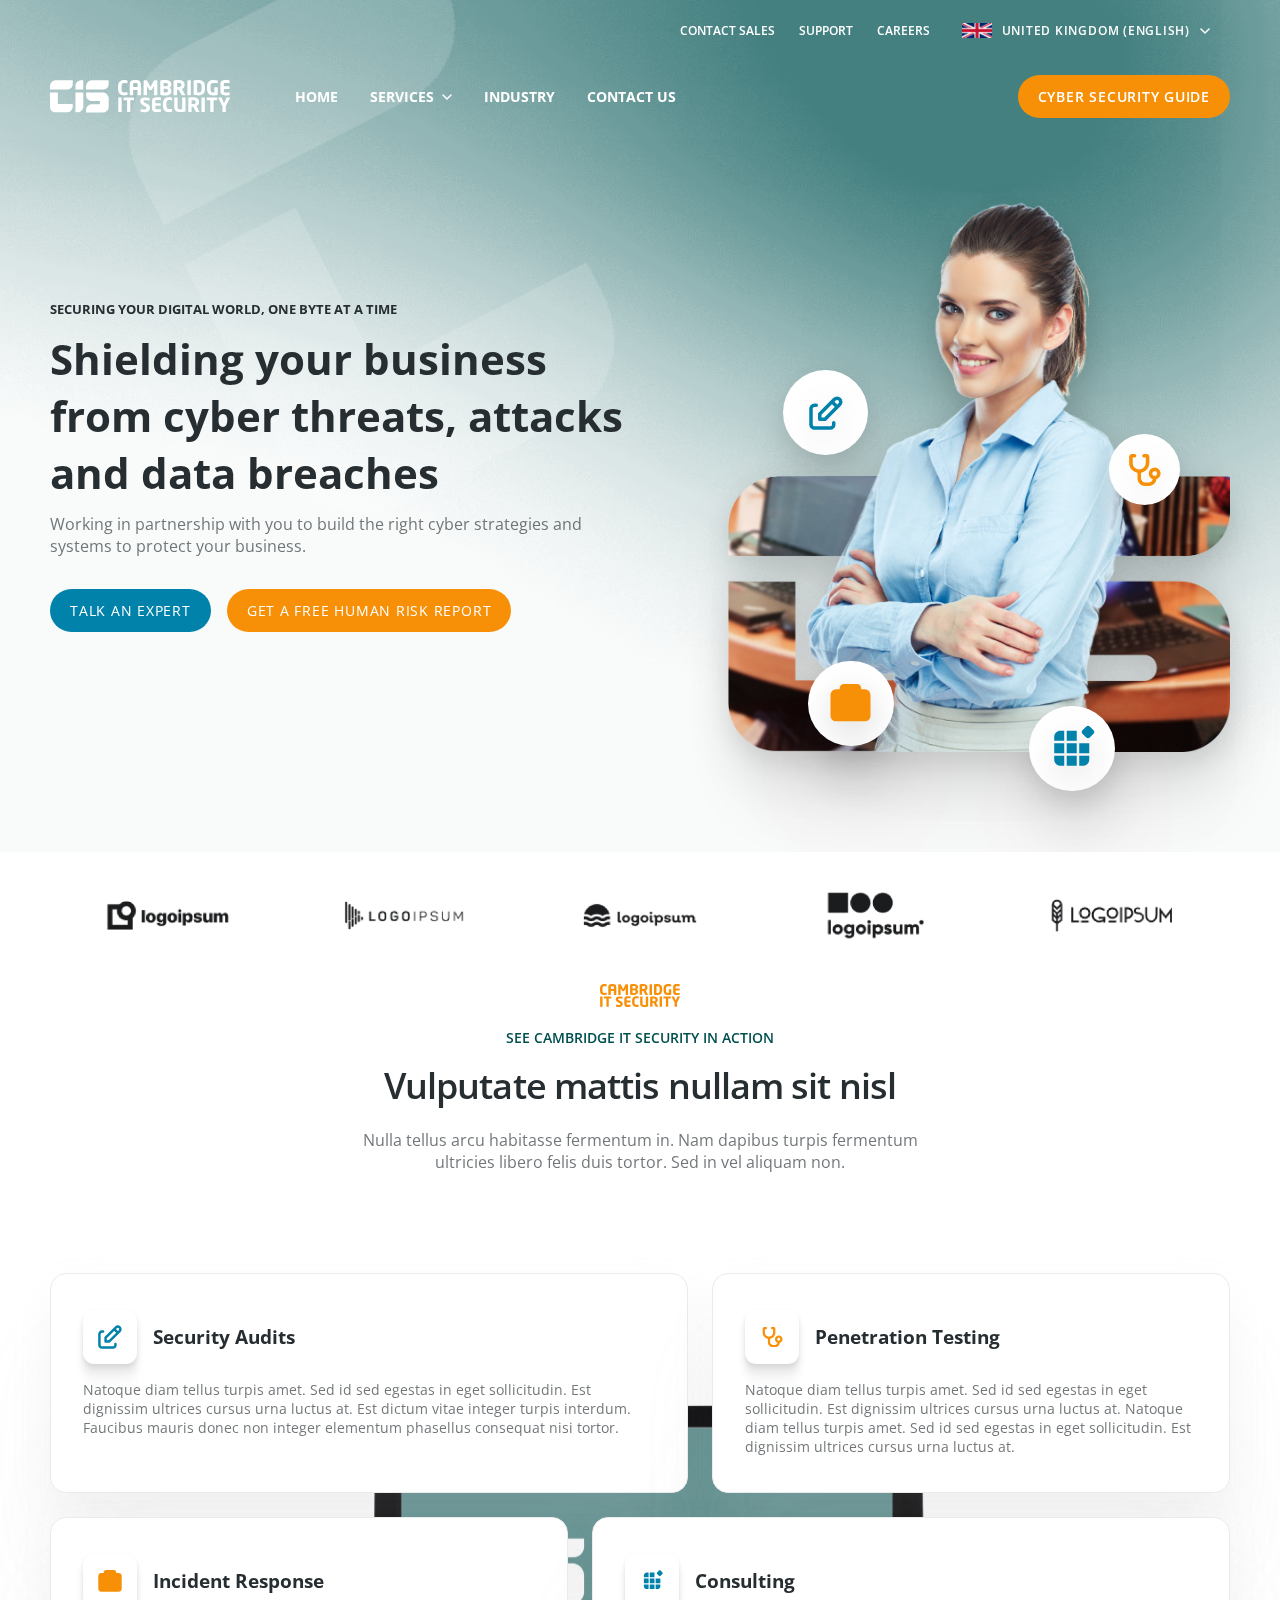
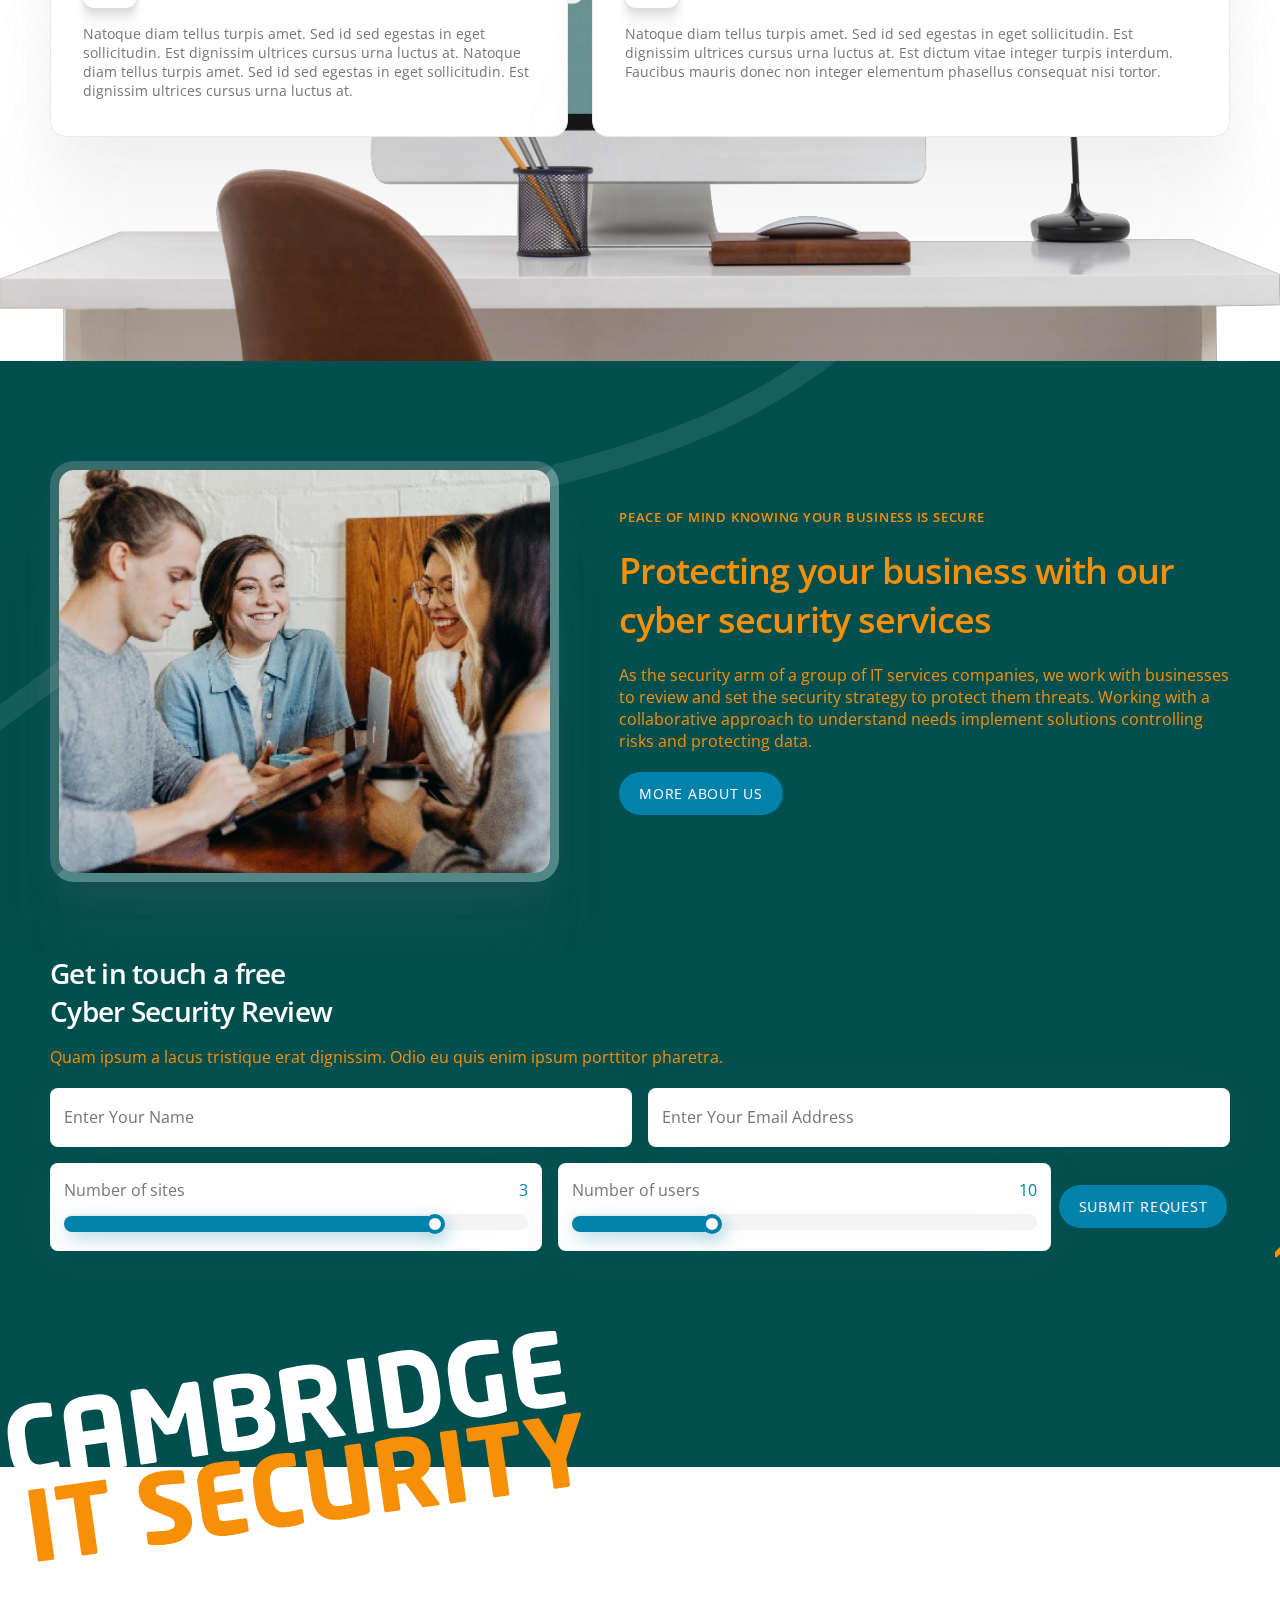
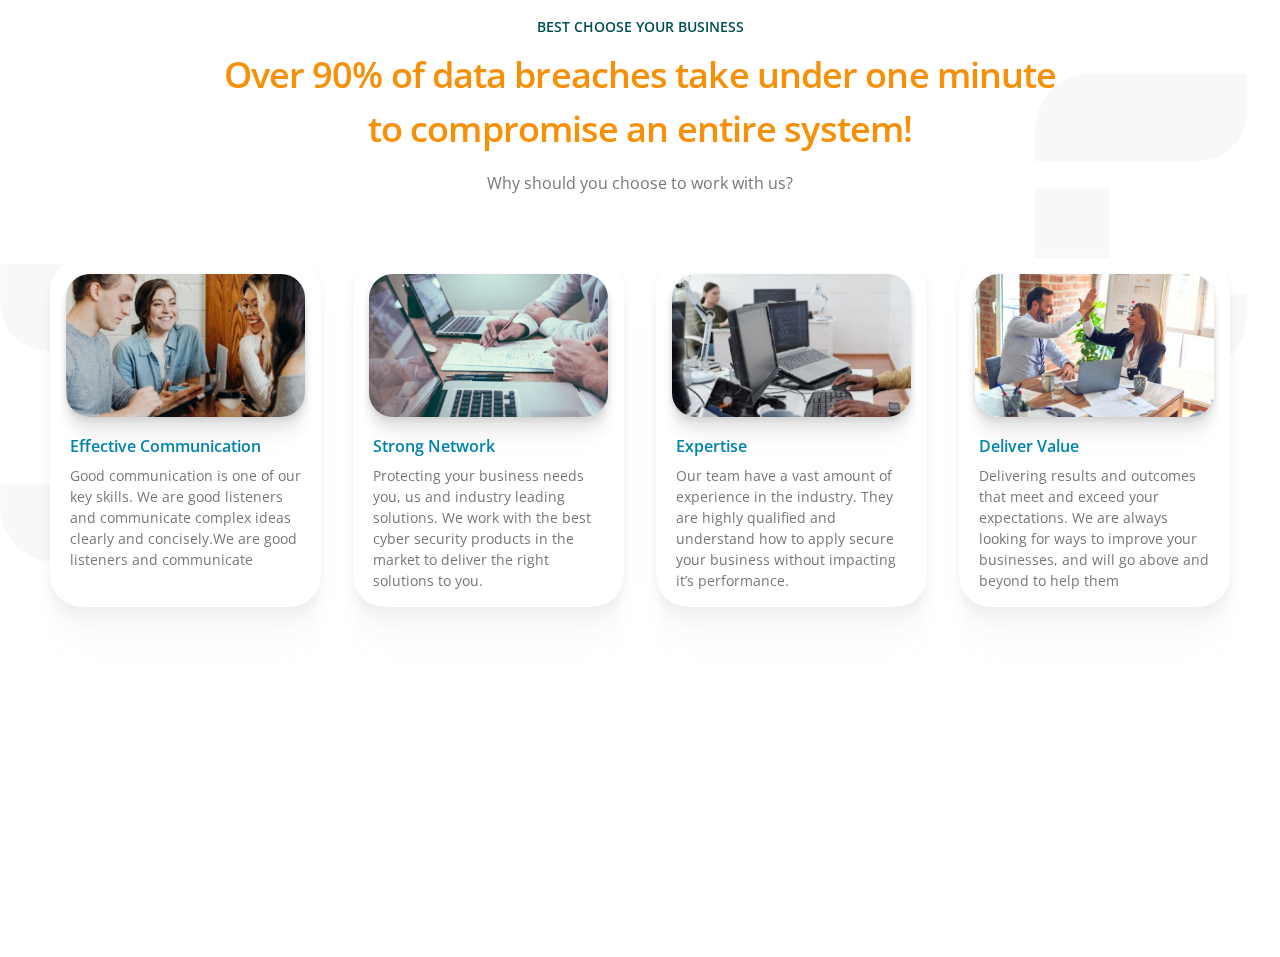
==== commit 26d304a1: "#" ====
--- a/index.html
+++ b/index.html
@@ -283,22 +283,24 @@
             </div>
         </section>
         <section class="getInTouch">
-            <div class="container">
-                <div class="wrapper">
-                    <div class="col col_5">
-                        <div class="image">
-                            <img src="./assets/images/photo.png" alt="">
-                        </div>
-                    </div>
-                    <div class="col col_6">
-                        <div class="content">
-                            <h5>Peace of mind knowing your business is secure</h5>
-                            <h1>Protecting your business with our cyber security services</h1>
-                            <p>As the security arm of a group of IT services companies, we work with businesses to
-                                review and set the security strategy to protect them threats. Working with a
-                                collaborative approach to understand needs implement solutions controlling risks and
-                                protecting data.</p>
-                            <a href="" class="btn blue">more about us</a>
+            <div class="content_box">
+                <div class="container">
+                    <div class="wrapper">
+                        <div class="col col_5">
+                            <div class="image">
+                                <img src="./assets/images/photo.png" alt="">
+                            </div>
+                        </div>
+                        <div class="col col_6">
+                            <div class="content">
+                                <h5>Peace of mind knowing your business is secure</h5>
+                                <h1>Protecting your business with our cyber security services</h1>
+                                <p>As the security arm of a group of IT services companies, we work with businesses to
+                                    review and set the security strategy to protect them threats. Working with a
+                                    collaborative approach to understand needs implement solutions controlling risks and
+                                    protecting data.</p>
+                                <a href="" class="btn blue">more about us</a>
+                            </div>
                         </div>
                     </div>
                 </div>
--- a/assets/scss/main.css
+++ b/assets/scss/main.css
@@ -1643,7 +1643,7 @@
   }
 }
 .getInTouch {
-  padding: 100px 0 200px;
+  padding: 100px 0 0;
   background-color: var(--green);
   color: white;
   position: relative;
@@ -1660,63 +1660,16 @@
   position: absolute;
   bottom: 20px;
   left: 0;
-  width: 70%;
+  width: 58%;
   max-width: 572px;
   transform: rotate(-8.05deg) translateY(50%);
 }
-.getInTouch .wrapper {
-  margin: 0 -20px 72px;
-  align-items: center;
-}
-.getInTouch .wrapper .col {
-  padding: 0 20px;
-}
-.getInTouch .wrapper > * {
-  position: relative;
-  z-index: 1;
-}
-.getInTouch .col_5 {
-  width: 45%;
-}
-.getInTouch .col_6 {
-  width: 55%;
-}
-.getInTouch .content {
-  color: var(--orange-light);
-  padding-left: 20px;
-}
-.getInTouch .content h5 {
-  font-weight: 600;
-  letter-spacing: 0.77px;
-  text-transform: uppercase;
-}
-.getInTouch .content h1 {
-  letter-spacing: -0.95px;
-}
-.getInTouch .content > * {
-  margin-bottom: 20px;
-}
-.getInTouch .image {
-  box-shadow: 0px 13px 29px 0px rgba(105, 105, 105, 0.1), 0px 53px 53px 0px rgba(105, 105, 105, 0.09), 0px 120px 72px 0px rgba(105, 105, 105, 0.05), 0px 214px 86px 0px rgba(105, 105, 105, 0.01), 0px 334px 94px 0px rgba(105, 105, 105, 0);
-  border-radius: 24px;
-}
-.getInTouch .image img {
-  width: 100%;
-  border-radius: 24px;
-  border: inset 9px rgba(255, 255, 255, 0.32);
-}
-.getInTouch .title {
-  margin-bottom: 20px;
-}
-.getInTouch .title h2 {
-  font-size: 28px;
-  font-weight: 600;
-  margin-bottom: 16px;
-  letter-spacing: -0.7px;
-  max-width: 284px;
-}
-.getInTouch .title p {
-  color: var(--orange-light);
+.getInTouch .content_box {
+  overflow: hidden;
+}
+.getInTouch .review {
+  padding-bottom: 200px;
+  overflow: hidden;
 }
 .getInTouch .review .form_wrap {
   display: flex;
@@ -1806,6 +1759,7 @@
   border: 4px solid #0082ab;
   border-radius: 50%;
   z-index: 2;
+  filter: drop-shadow(3.9148736px 6.5247898102px 9.1347055435px rgba(0, 130, 171, 0.3));
 }
 .getInTouch .review .form_wrap .item .rangeSlider .rsThumb span {
   position: absolute;
@@ -1874,19 +1828,73 @@
   content: "";
   width: 128px;
   position: absolute;
-  top: 100%;
+  top: 0;
   bottom: 0;
   aspect-ratio: 13/23;
   transform: rotate(83.029deg);
   background-image: url("data:image/svg+xml,%3Csvg width='129' height='230' viewBox='0 0 129 230' fill='none' xmlns='http://www.w3.org/2000/svg'%3E%3Cpath d='M123.314 63.6754C119.254 51.9455 112.999 40.9825 104.681 31.7388C96.918 23.1033 87.4097 15.9754 77.0551 10.7386C66.5946 5.44884 55.235 1.98407 43.5579 0.688092C32.1453 -0.568217 20.3625 0.238466 9.37308 3.63711C6.67532 4.47024 4.00401 5.36949 1.3856 6.42744C0.61859 6.74482 0.0763933 7.44571 0.314431 8.31851C0.512795 9.05907 1.42527 9.69384 2.20551 9.38968C12.5998 5.34305 23.8934 3.71646 35.015 4.13963C46.1499 4.56281 57.2451 7.08865 67.5997 11.3601C77.7559 15.5522 87.4097 21.728 95.4104 29.2526C103.927 37.2533 110.46 46.5896 115.141 57.4203C115.194 57.5526 115.247 57.6848 115.313 57.8171C115.313 57.8171 115.313 57.8171 115.313 57.8303V57.87H115.326C115.326 57.87 115.326 57.8832 115.326 57.8964C115.326 57.8964 115.326 57.9096 115.326 57.9229C115.326 57.9229 115.326 57.9361 115.339 57.9625C115.485 58.3196 115.63 58.6767 115.776 59.0337C116.067 59.7478 116.344 60.4619 116.609 61.176C117.125 62.5778 117.614 63.9796 118.064 65.3946C119.003 68.3304 119.796 71.3059 120.444 74.3078C120.761 75.7625 121.052 77.2436 121.304 78.7115C121.423 79.4256 121.542 80.1397 121.661 80.8538C121.714 81.2373 121.78 81.6208 121.833 82.0043C121.859 82.1762 121.885 82.3349 121.899 82.5068C121.899 82.5068 121.899 82.5333 121.899 82.5465C121.899 82.5465 121.899 82.5333 121.899 82.5201C121.899 82.5597 121.912 82.6126 121.925 82.6655C122.309 85.7336 122.573 88.8148 122.692 91.8961C122.811 94.898 122.798 97.8999 122.652 100.889C122.573 102.436 122.467 103.983 122.335 105.53C122.269 106.258 122.203 106.985 122.123 107.699C122.084 108.03 122.044 108.374 122.004 108.717C121.978 108.903 121.952 109.101 121.938 109.299C121.938 109.299 121.912 109.498 121.899 109.656C121.899 109.656 121.899 109.656 121.899 109.67C121.899 109.67 121.899 109.683 121.899 109.696C121.899 109.696 121.899 109.709 121.899 109.722C121.899 109.722 121.899 109.775 121.899 109.802V109.828C121.885 109.934 121.872 110.04 121.859 110.08C121.833 110.265 121.806 110.463 121.78 110.661C121.727 110.992 121.674 111.336 121.634 111.666C121.502 112.486 121.37 113.293 121.224 114.1C120.96 115.581 120.656 117.049 120.325 118.517C119.651 121.492 118.857 124.441 117.918 127.35C117.442 128.832 116.94 130.286 116.411 131.741C116.159 132.429 115.895 133.103 115.63 133.777C115.485 134.135 115.339 134.505 115.194 134.862C115.154 134.954 115.009 135.298 114.943 135.483C114.943 135.483 114.943 135.497 114.943 135.51C114.943 135.536 114.929 135.55 114.916 135.563C114.916 135.563 114.916 135.563 114.916 135.576C113.752 138.327 112.457 141.024 111.042 143.656C109.6 146.341 108.026 148.959 106.347 151.498C105.487 152.794 104.601 154.064 103.689 155.307C103.292 155.849 102.882 156.391 102.485 156.92C102.485 156.92 102.446 156.96 102.419 156.999C102.419 156.999 102.419 156.999 102.406 157.013C102.406 157.013 102.406 157.013 102.393 157.026C102.366 157.052 102.353 157.079 102.34 157.092C102.34 157.092 102.34 157.105 102.327 157.118C102.261 157.198 102.208 157.277 102.142 157.356C101.877 157.687 101.613 158.031 101.348 158.361C97.6056 163.003 93.4268 167.288 88.9305 171.202C87.8196 172.168 86.6956 173.093 85.5583 174.019C85.2674 174.257 84.9632 174.495 84.6723 174.72C84.6458 174.733 84.6194 174.76 84.5929 174.773C84.5929 174.773 84.5797 174.773 84.5665 174.786C84.5665 174.786 84.5665 174.786 84.5532 174.786C84.5532 174.786 84.5268 174.812 84.5136 174.812C84.5136 174.812 84.5003 174.812 84.4871 174.826C84.4607 174.839 84.4474 174.865 84.4342 174.865C84.3549 174.918 84.2888 174.984 84.2094 175.037C83.6011 175.5 82.9928 175.95 82.3845 176.386C79.9776 178.145 77.4915 179.798 74.9524 181.345C72.4001 182.906 69.7949 184.36 67.1236 185.696C65.8144 186.357 64.492 187.005 63.1563 187.614C62.5083 187.905 61.8603 188.195 61.1991 188.486C60.895 188.619 60.5776 188.751 60.2734 188.883C60.2734 188.883 60.2734 188.883 60.2602 188.883C60.2602 188.883 60.247 188.883 60.2337 188.883C60.2337 188.883 60.2073 188.883 60.1941 188.896C60.1808 188.896 60.1676 188.896 60.1544 188.91C59.9296 189.002 59.718 189.095 59.4932 189.187C53.9522 191.462 48.2393 193.326 42.4206 194.755C39.5113 195.469 36.5755 196.051 33.6132 196.553C32.9123 196.672 32.2114 196.791 31.4973 196.897C31.1667 196.95 30.8361 197.003 30.5187 197.043C30.3336 197.069 30.1485 197.095 29.9501 197.122C29.9369 197.122 29.9104 197.122 29.8972 197.122C29.8707 197.122 29.8575 197.122 29.8311 197.122C29.8311 197.122 29.8178 197.122 29.8046 197.122C29.7782 197.122 29.765 197.122 29.7385 197.122C28.8128 197.241 27.9003 197.347 26.9746 197.452C28.0458 196.738 29.0905 196.011 30.1352 195.257C32.9388 193.234 35.6762 191.092 38.3211 188.857C40.7808 186.767 43.0686 184.506 45.2771 182.165C47.7897 179.494 50.1172 176.624 52.3388 173.715C52.3785 173.675 52.4182 173.622 52.4446 173.569C52.4446 173.569 52.4446 173.556 52.4579 173.543C52.8943 172.948 53.2381 172.3 53.5951 171.665C53.9522 171.03 54.3225 170.409 54.6399 169.761C54.825 169.364 55.0234 168.967 55.1821 168.557C55.235 168.412 55.3011 168.266 55.354 168.121C55.3804 168.068 55.3937 168.015 55.4201 167.962C55.4465 167.923 55.4862 167.843 55.4994 167.817C55.6714 167.46 55.8962 167.103 56.0152 166.732C56.121 166.402 56.2268 166.071 56.3458 165.727C56.5177 165.225 55.8433 164.656 55.3937 165C55.1424 165.185 54.9044 165.384 54.6399 165.555C54.3093 165.767 54.0315 166.045 53.7406 166.309C53.6745 166.362 53.6216 166.415 53.5555 166.468C53.5555 166.468 53.5026 166.508 53.4761 166.547C53.4761 166.547 53.4761 166.547 53.4629 166.561C53.4232 166.587 53.3836 166.613 53.3836 166.627C53.3174 166.68 53.2645 166.719 53.1984 166.772C52.8414 167.037 52.5108 167.301 52.1669 167.566C52.0479 167.658 51.8628 167.764 51.7702 167.883C51.7041 167.936 51.6379 167.989 51.5718 168.042C51.5057 168.095 51.4528 168.147 51.3867 168.214C51.1354 168.438 50.8842 168.663 50.6329 168.875C50.1304 169.324 49.6146 169.761 49.0989 170.197C49.0724 170.224 49.046 170.237 49.0195 170.263C48.6096 170.62 48.2525 171.03 47.8822 171.427C47.4723 171.85 47.0623 172.26 46.6524 172.67C45.8193 173.503 44.9861 174.31 44.1265 175.117C42.4206 176.717 40.6882 178.304 38.9162 179.838C37.8979 180.711 36.8664 181.583 35.8349 182.416C36.0597 182.245 36.2713 182.073 36.4961 181.914C34.6712 183.316 32.9388 184.85 31.1271 186.265C26.0357 190.153 20.6402 193.67 15.0331 196.752C14.2132 197.201 13.38 197.651 12.5469 198.074C11.727 198.497 10.9071 198.92 10.074 199.317C9.84915 199.489 9.61112 199.674 9.3863 199.846C9.20116 200.071 9.02925 200.309 8.85733 200.534C8.47383 201.195 8.35481 201.949 8.4606 202.703C8.50027 203.046 8.59284 203.364 8.72509 203.655C9.12182 204.541 9.90205 205.202 10.8806 205.533C11.7006 205.81 12.5072 206.075 13.3007 206.405C13.3271 206.405 13.3536 206.419 13.38 206.432C15.0595 207.159 16.7258 207.926 18.4185 208.601C20.0715 209.249 21.7114 209.936 23.3379 210.624C23.0206 210.492 22.7164 210.359 22.399 210.227C24.3959 211.073 26.4457 211.827 28.4557 212.621C30.0559 213.256 31.6296 213.917 33.2165 214.565C33.2694 214.591 33.3223 214.604 33.362 214.631C34.7241 215.213 36.0862 215.795 37.4615 216.31C38.7575 216.8 40.0535 217.355 41.3759 217.765C43.0025 218.439 44.6423 219.074 46.2689 219.749C47.0756 220.079 47.8823 220.397 48.7022 220.714C49.4824 221.018 50.2626 221.362 51.0429 221.64C51.4528 221.825 51.8892 222.01 52.2992 222.195C52.4314 222.248 52.5504 222.314 52.6827 222.367C52.7091 222.367 52.9736 222.513 53.1455 222.565C53.3968 222.684 53.648 222.79 53.8993 222.896C54.4283 223.134 54.9705 223.372 55.4994 223.61C55.6317 223.663 55.7507 223.729 55.883 223.782C55.9491 223.809 56.0152 223.848 56.0681 223.875C56.1342 223.901 56.2136 223.941 56.2797 223.967C56.359 223.994 56.4119 224.02 56.4516 224.047C56.4516 224.047 56.4251 224.047 56.4119 224.033C56.3987 224.033 56.3855 224.033 56.3723 224.033C56.3987 224.033 56.4252 224.033 56.4516 224.06C56.5177 224.086 56.5838 224.113 56.65 224.139C56.7954 224.205 56.9541 224.271 57.0996 224.337C58.184 224.814 59.2287 225.395 60.2999 225.924C61.3446 226.44 62.4158 226.916 63.4605 227.432C64.6507 228.014 65.8409 228.609 67.031 229.204C67.4542 229.416 67.9964 229.31 68.2345 228.887C68.4989 228.437 68.3006 227.961 67.9171 227.683C66.2773 226.48 64.6242 225.303 62.9712 224.113C61.3314 222.922 59.6122 221.838 57.9327 220.701C56.2665 219.577 54.5605 218.532 52.8943 217.421C51.228 216.31 49.575 215.199 47.8558 214.168C44.4307 212.118 41.0056 210.082 37.4086 208.336C35.5704 207.437 33.7058 206.617 31.8279 205.797C30.2146 205.083 28.588 204.342 26.9482 203.681C29.7517 203.456 32.5553 203.126 35.3324 202.703C47.5781 200.864 59.5461 196.857 70.5751 191.237C81.5513 185.643 91.7076 178.238 100.237 169.351C109.124 160.094 116.054 149.316 120.92 137.454C125.707 125.777 128.299 113.2 128.762 100.611C129.212 88.0743 127.479 75.3922 123.38 63.53L123.314 63.6754Z' fill='%23F79007'/%3E%3C/svg%3E%0A");
 }
+.getInTouch .wrapper {
+  margin: 0 -20px 72px;
+  align-items: center;
+}
+.getInTouch .wrapper .col {
+  padding: 0 20px;
+}
+.getInTouch .wrapper > * {
+  position: relative;
+  z-index: 1;
+}
+.getInTouch .col_5 {
+  width: 45%;
+}
+.getInTouch .col_6 {
+  width: 55%;
+}
+.getInTouch .content {
+  color: var(--orange-light);
+  padding-left: 20px;
+}
+.getInTouch .content h5 {
+  font-weight: 600;
+  letter-spacing: 0.77px;
+  text-transform: uppercase;
+}
+.getInTouch .content h1 {
+  letter-spacing: -0.95px;
+}
+.getInTouch .content > * {
+  margin-bottom: 20px;
+}
+.getInTouch .image {
+  box-shadow: 0px 13px 29px 0px rgba(105, 105, 105, 0.1), 0px 53px 53px 0px rgba(105, 105, 105, 0.09), 0px 120px 72px 0px rgba(105, 105, 105, 0.05), 0px 214px 86px 0px rgba(105, 105, 105, 0.01), 0px 334px 94px 0px rgba(105, 105, 105, 0);
+  border-radius: 24px;
+}
+.getInTouch .image img {
+  width: 100%;
+  border-radius: 24px;
+  border: inset 9px rgba(255, 255, 255, 0.32);
+}
+.getInTouch .title {
+  margin-bottom: 20px;
+}
+.getInTouch .title h2 {
+  font-size: 28px;
+  font-weight: 600;
+  margin-bottom: 16px;
+  letter-spacing: -0.7px;
+  max-width: 284px;
+}
+.getInTouch .title p {
+  color: var(--orange-light);
+}
 .getInTouch .hideText {
   display: none;
 }
 
 @media (max-width: 991px) {
   .getInTouch {
-    padding: 20px 0 128px;
+    padding: 20px 0 0;
   }
   .getInTouch .hideText {
     display: block;
@@ -1930,6 +1938,9 @@
   .getInTouch .wrapper .col {
     width: 100%;
   }
+  .getInTouch .review {
+    padding-bottom: 128px;
+  }
   .getInTouch .review .form_wrap {
     flex-wrap: wrap;
     justify-content: center;
@@ -1939,6 +1950,13 @@
   .getInTouch .review .form_wrap .form_element {
     width: 100% !important;
     margin-bottom: 16px;
+  }
+  .getInTouch .review .form_wrap .button::after {
+    top: -30px;
+    right: -156px;
+    bottom: 0;
+    aspect-ratio: 13/23;
+    transform: rotate(76.029deg);
   }
 }
 .workWithUs {
@@ -2018,7 +2036,7 @@
 
 @media (max-width: 991px) {
   .workWithUs {
-    margin: 50px 0;
+    margin: 70px 0;
   }
   .workWithUs .items_list {
     grid-template-columns: repeat(2, 1fr);
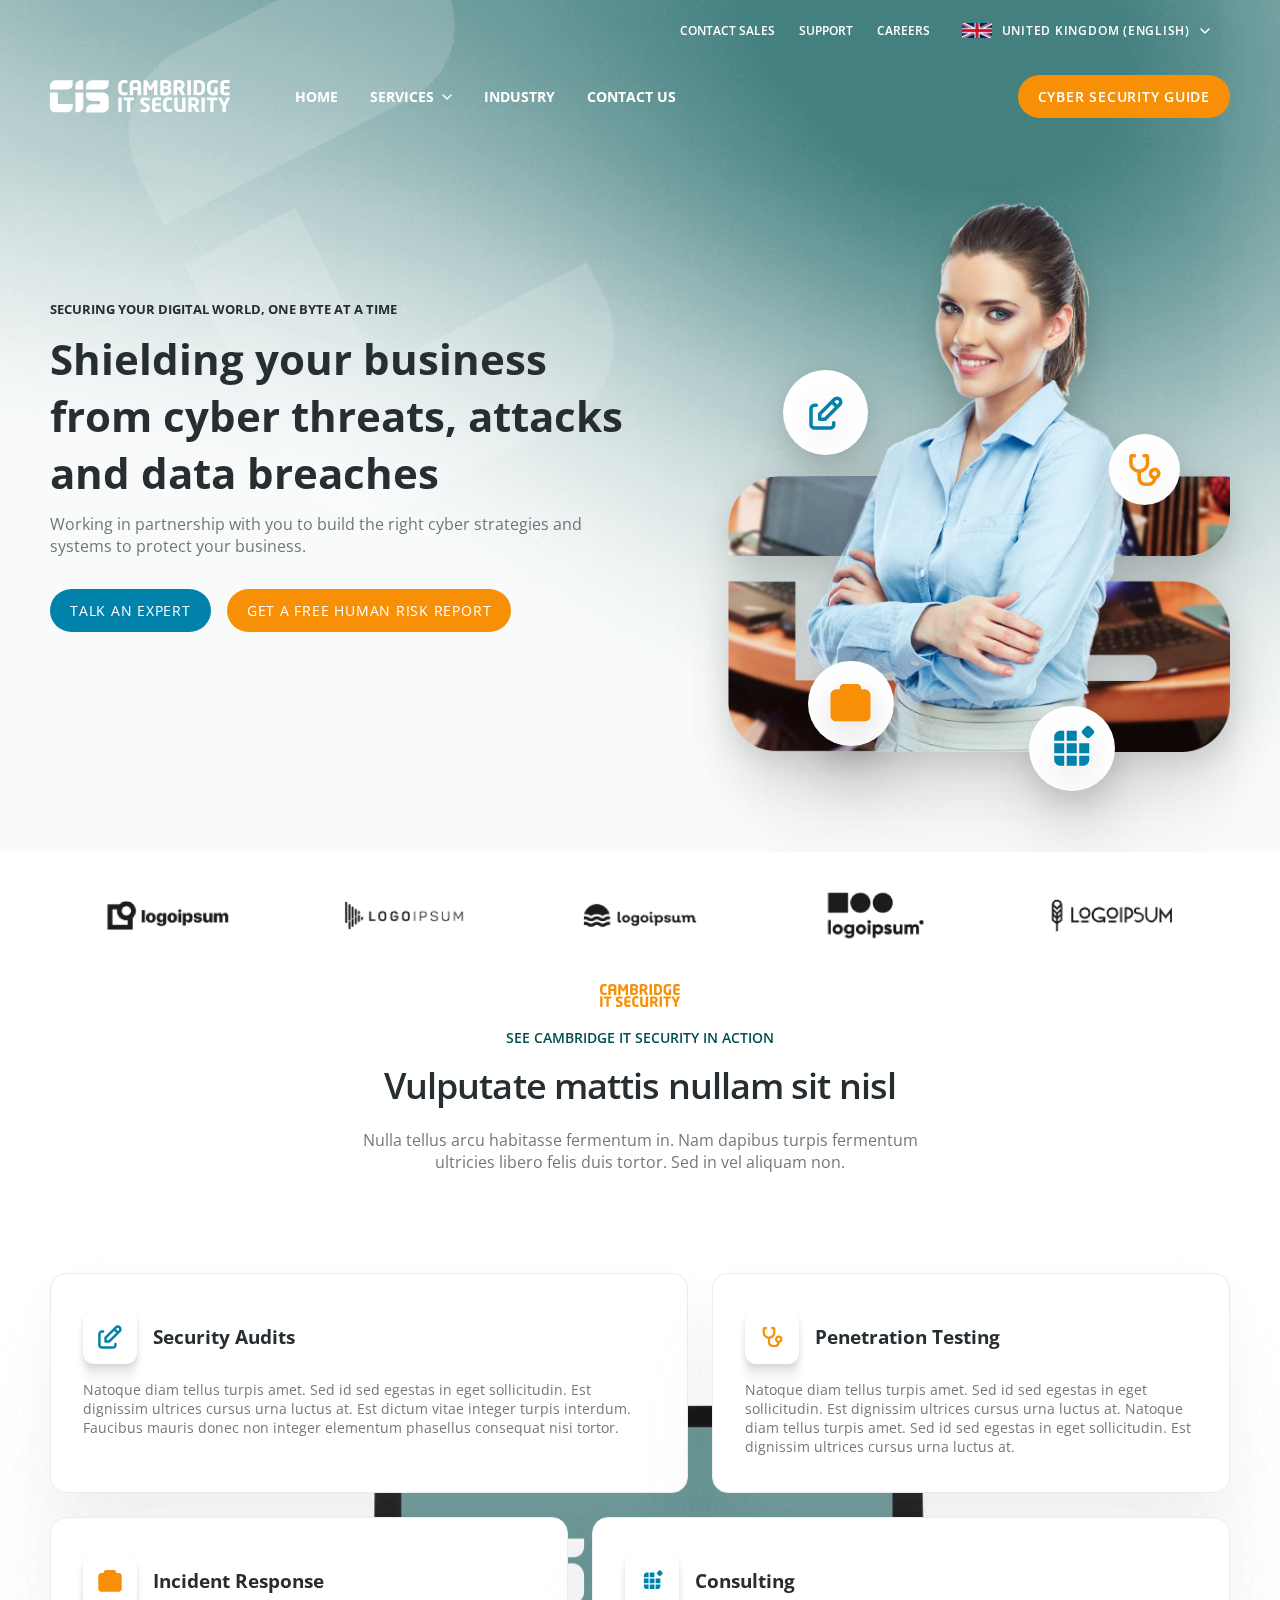
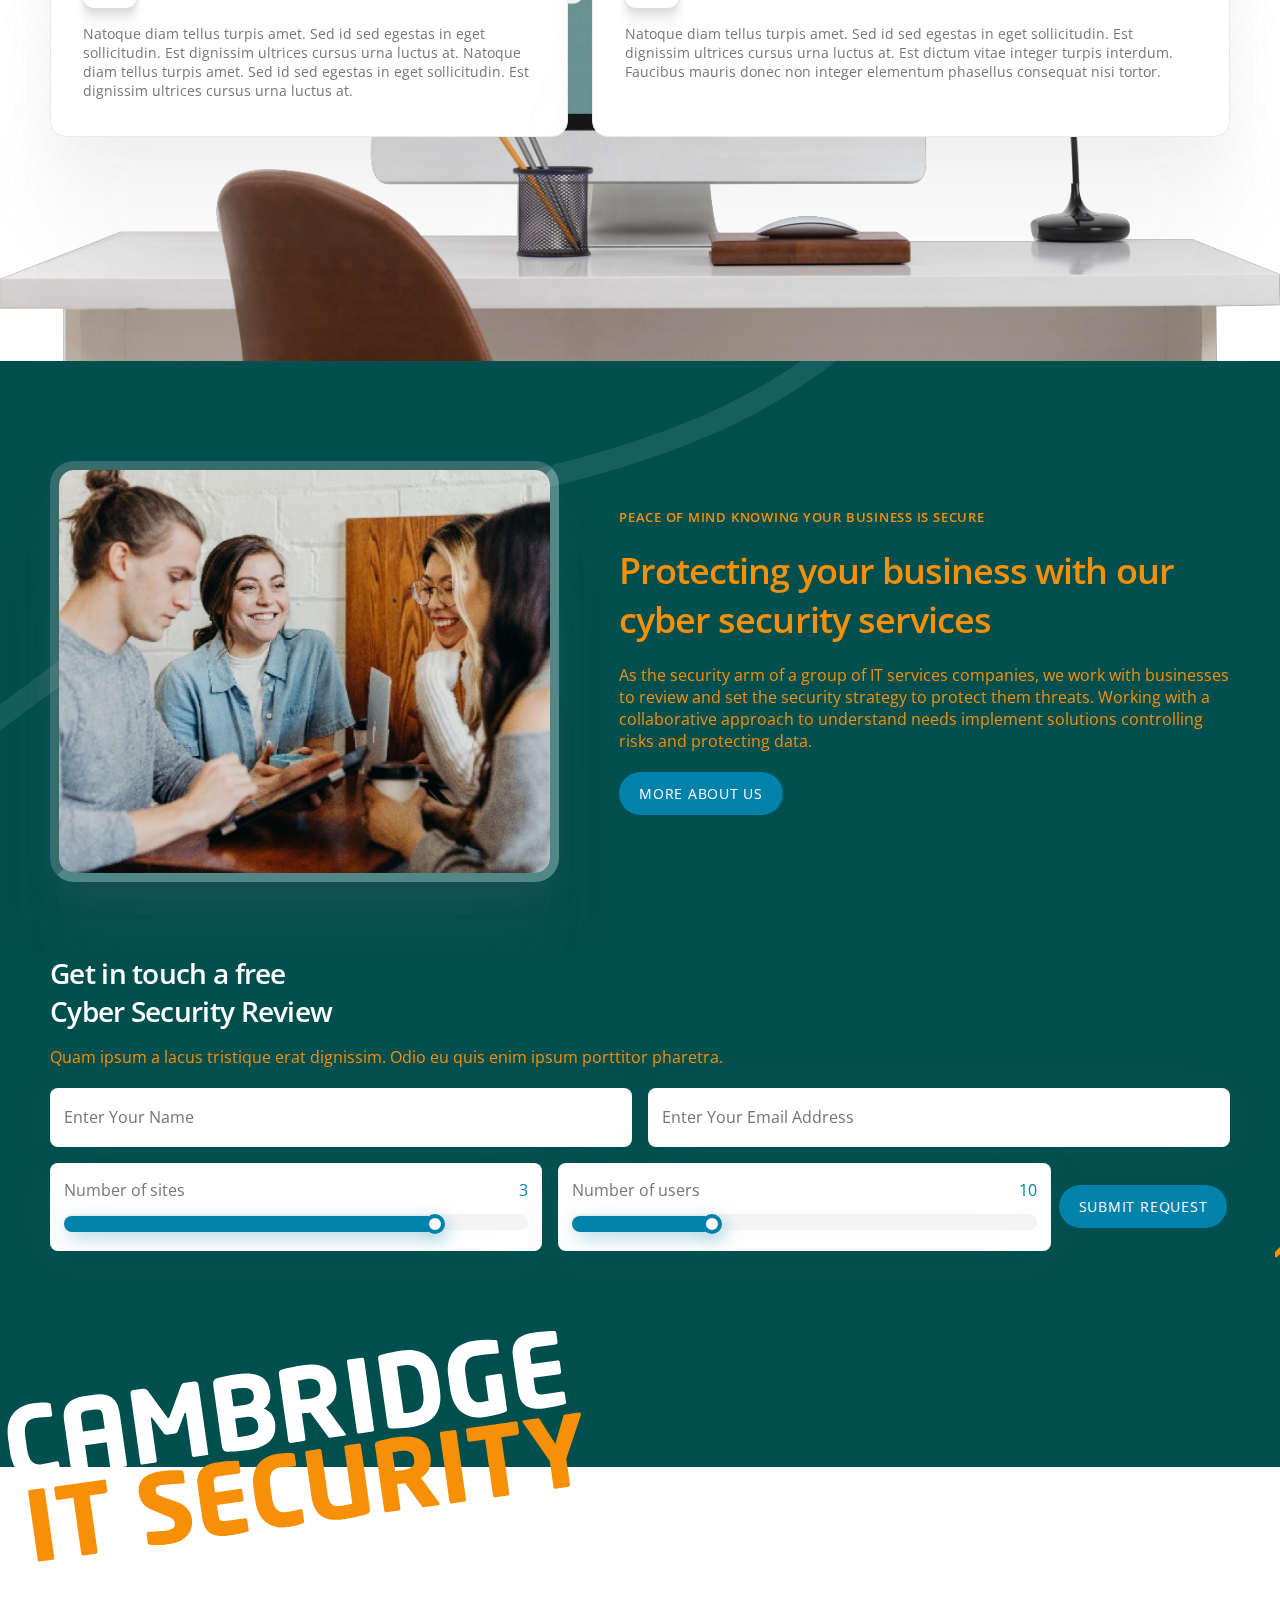
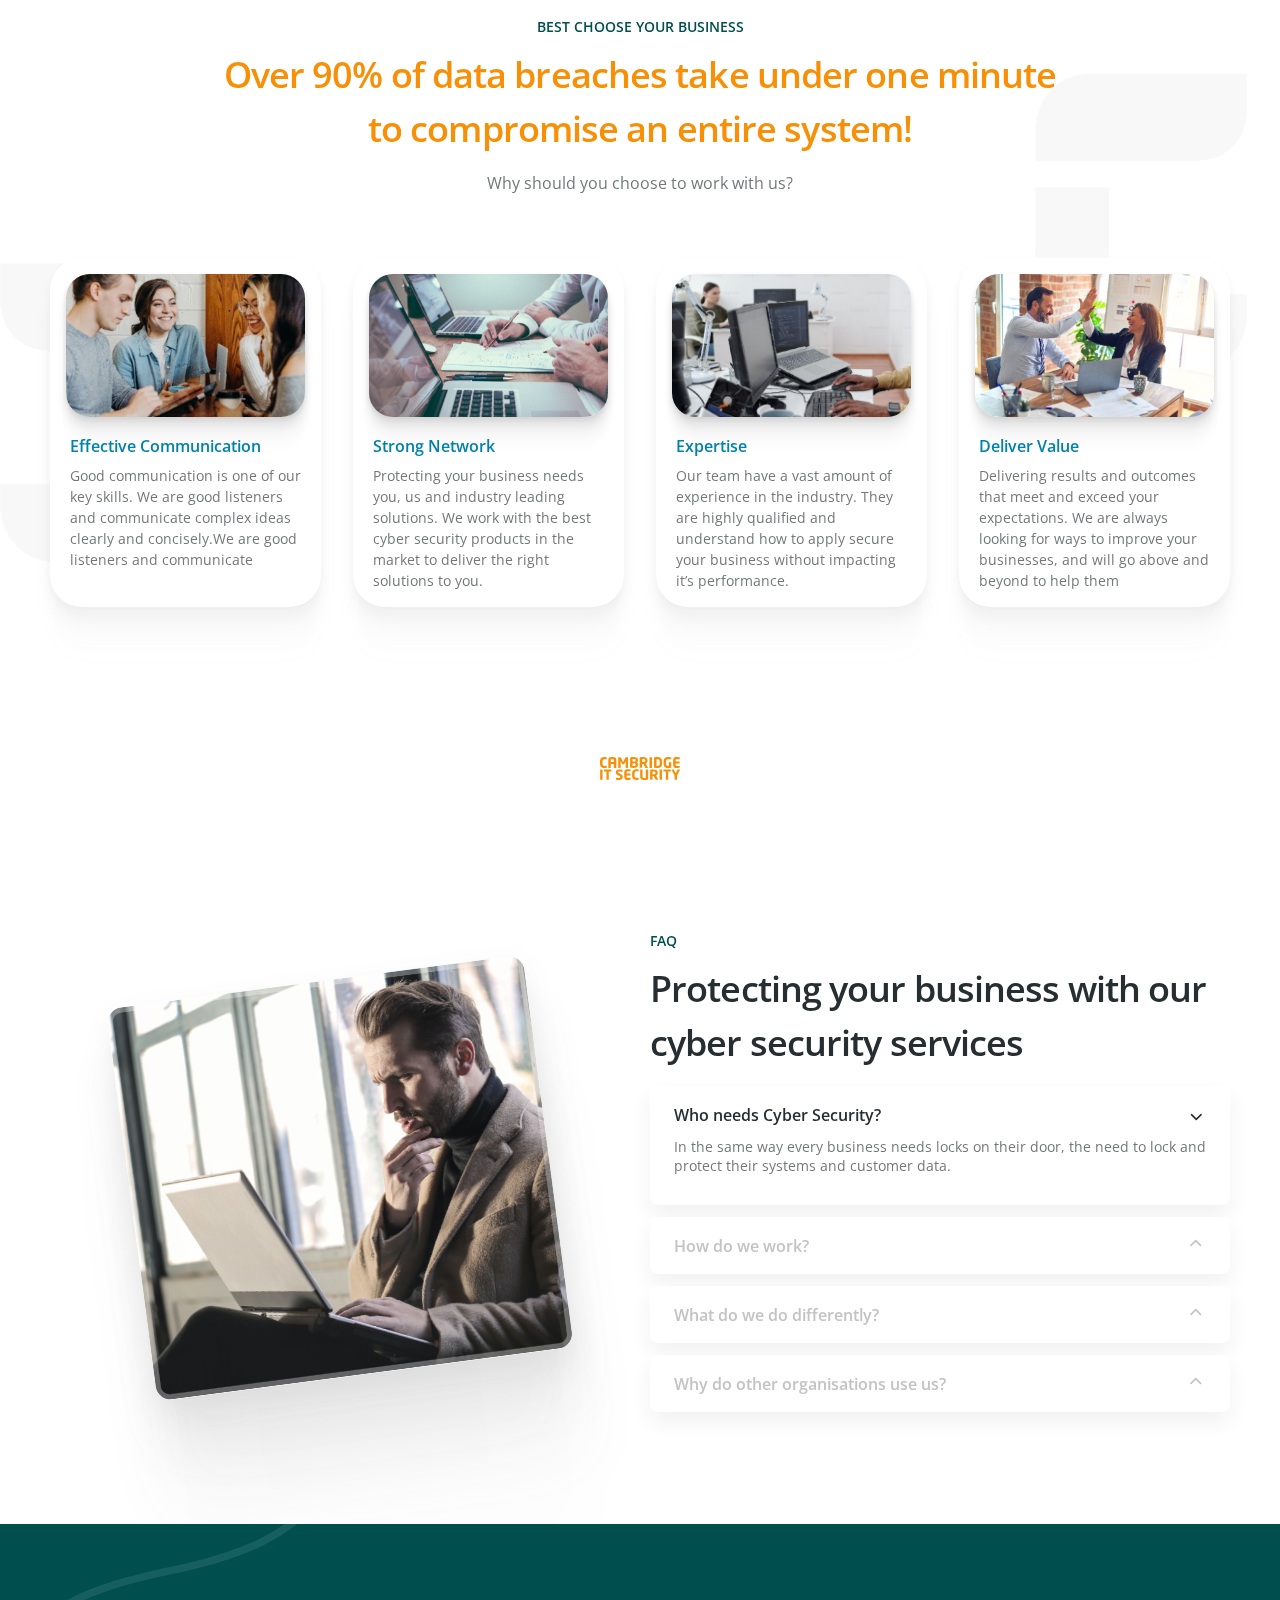
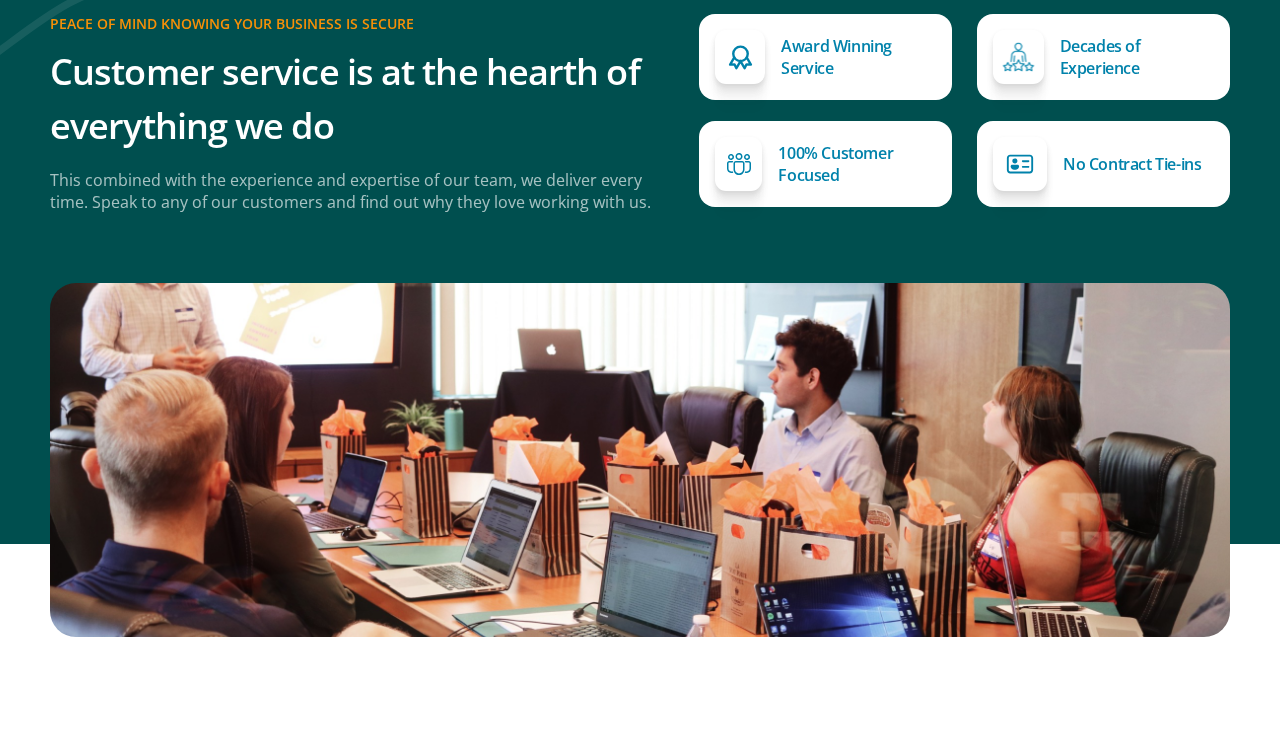
==== commit cb90fd5c: "#" ====
--- a/index.html
+++ b/index.html
@@ -16,6 +16,10 @@
             <path d="M1 1L5 5L9 1" stroke="currentColor" stroke-width="1.5" stroke-linecap="round"
                 stroke-linejoin="round" />
         </symbol>
+        <symbol id="arrow_top" viewBox="0 0 21 20" fill="none">
+            <path d="M15.2363 12.5L10.2363 7.5L5.23633 12.5" stroke="currentColor" stroke-width="1.66667"
+                stroke-linecap="round" stroke-linejoin="round" />
+        </symbol>
 
         <!-- 
             usage
@@ -355,7 +359,8 @@
                                 </div>
                             </div>
                             <div class="hideText">
-                                <p>Your contact details will be handled according to the CIS privacy policy.You can unsubscribe from Marketing messages at any time.</p>
+                                <p>Your contact details will be handled according to the CIS privacy policy.You can
+                                    unsubscribe from Marketing messages at any time.</p>
                             </div>
                             <div class="button">
                                 <button type="button" class="btn blue">Submit Request</button>
@@ -370,7 +375,7 @@
             <div class="container">
                 <div class="sec_title">
                     <h5>best choose your busıness</h5>
-                    <h1>Over  90% of data breaches take under one minute to compromise an entire system!</h1>
+                    <h1>Over 90% of data breaches take under one minute to compromise an entire system!</h1>
                     <p>Why should you choose to work with us?</p>
                 </div>
                 <ul class="items_list">
@@ -380,7 +385,8 @@
                         </div>
                         <div class="details">
                             <h3>Effective Communication</h3>
-                            <p>Good communication is one of our key skills. We are good listeners and communicate complex ideas clearly and concisely.We are good listeners and communicate</p>
+                            <p>Good communication is one of our key skills. We are good listeners and communicate
+                                complex ideas clearly and concisely.We are good listeners and communicate</p>
                         </div>
                     </li>
                     <li class="item">
@@ -389,7 +395,8 @@
                         </div>
                         <div class="details">
                             <h3>Strong Network</h3>
-                            <p>Protecting your business needs you, us and industry leading solutions. We work with the best cyber security products in the market to deliver the right solutions to you.</p>
+                            <p>Protecting your business needs you, us and industry leading solutions. We work with the
+                                best cyber security products in the market to deliver the right solutions to you.</p>
                         </div>
                     </li>
                     <li class="item">
@@ -398,7 +405,8 @@
                         </div>
                         <div class="details">
                             <h3>Expertise</h3>
-                            <p>Our team have a vast amount of experience in the industry. They are highly qualified and understand how to apply secure your business without impacting it’s performance.</p>
+                            <p>Our team have a vast amount of experience in the industry. They are highly qualified and
+                                understand how to apply secure your business without impacting it’s performance.</p>
                         </div>
                     </li>
                     <li class="item">
@@ -407,15 +415,144 @@
                         </div>
                         <div class="details">
                             <h3>Deliver Value</h3>
-                            <p>Delivering results and outcomes that meet and exceed your expectations. We are always looking for ways to improve your businesses, and will go above and beyond to help them</p>
+                            <p>Delivering results and outcomes that meet and exceed your expectations. We are always
+                                looking for ways to improve your businesses, and will go above and beyond to help them
+                            </p>
                         </div>
                     </li>
                 </ul>
+            </div>
+        </section>
+        <section class="FAQs">
+            <div class="container">
+                <div class="sec_title">
+                    <div class="logo">
+                        <img src="./assets/images/logo-orange.svg" alt="">
+                    </div>
+                </div>
+                <div class="wrapper">
+                    <div class="col_5">
+                        <div class="image">
+                            <img src="./assets/images/image.png" alt="">
+                        </div>
+                    </div>
+                    <div class="col_5">
+                        <div class="content">
+                            <div class="sec_title">
+                                <h5>Faq</h5>
+                                <h1>Protecting your business with our cyber security services</h1>
+                            </div>
+                            <div class="accardion_item opened">
+                                <div class="head">
+                                    <span>Who needs Cyber Security?</span>
+                                    <div class="arrow">
+                                        <svg width="20" height="20">
+                                            <use xlink:href="#arrow_top"></use>
+                                        </svg>
+                                    </div>
+                                </div>
+                                <div class="body" style="display: block;">
+                                    <p>In the same way every business needs locks on their door, the need to lock and protect their systems and customer data.</p>
+                                </div>
+                            </div>
+                            <div class="accardion_item">
+                                <div class="head">
+                                    <span>How do we work?</span>
+                                    <div class="arrow">
+                                        <svg width="20" height="20">
+                                            <use xlink:href="#arrow_top"></use>
+                                        </svg>
+                                    </div>
+                                </div>
+                                <div class="body">
+                                    <p>In the same way every business needs locks on their door, the need to lock and protect their systems and customer data.</p>
+                                </div>
+                            </div>
+                            <div class="accardion_item">
+                                <div class="head">
+                                    <span>What do we do differently?</span>
+                                    <div class="arrow">
+                                        <svg width="20" height="20">
+                                            <use xlink:href="#arrow_top"></use>
+                                        </svg>
+                                    </div>
+                                </div>
+                                <div class="body">
+                                    <p>In the same way every business needs locks on their door, the need to lock and protect their systems and customer data.</p>
+                                </div>
+                            </div>
+                            <div class="accardion_item">
+                                <div class="head">
+                                    <span>Why do other organisations use us?</span>
+                                    <div class="arrow">
+                                        <svg width="20" height="20">
+                                            <use xlink:href="#arrow_top"></use>
+                                        </svg>
+                                    </div>
+                                </div>
+                                <div class="body">
+                                    <p>In the same way every business needs locks on their door, the need to lock and protect their systems and customer data.</p>
+                                </div>
+                            </div>
+                        </div>
+                    </div>
+                </div>
+            </div>
+        </section>
+        <section class="ourDifference">
+            <div class="container">
+                <div class="wrapper">
+                    <div class="col col_6">
+                        <div class="sec_title">
+                            <h5>Peace of mind knowing your business is secure</h5>
+                            <h1>Customer service is at the hearth of everything we do</h1>
+                            <p>This combined with the experience and expertise of our team, we deliver every time. Speak to any of our customers and find out why they love working with us.</p>
+                        </div>
+                    </div>
+                    <div class="col col_5">
+                        <ul class="items">
+                            <li>
+                                <div class="icon">
+                                    <img src="./assets/images/tabler_award.svg" alt="">                       
+                                </div>
+                                <h3>Award Winning Service</h3>
+                            </li>
+                            <li>
+                                <div class="icon">
+                                    <img src="./assets/images/tabler_edit.svg" alt="">
+                                </div>
+                                <h3>Decades of Experience</h3>
+                            </li>
+                            <li>
+                                <div class="icon">
+                                    <img src="./assets/images/people-team.svg" alt="">
+                                </div>
+                                <h3>100% Customer Focused</h3>
+                            </li>
+                            <li>
+                                <div class="icon">
+                                    <img src="./assets/images/fluent_contact.svg" alt="">
+                                </div>
+                                <h3>No Contract Tie-ins</h3>
+                            </li>
+                        </ul>
+                    </div>
+                </div>
+                <div class="image">
+                    <img src="./assets/images/image1.png" alt="">
+                </div>
             </div>
         </section>
     </main>
     <footer class="site_footer">
-
+        <div class="foot_main">
+            <div class="container">
+                <div class="wrapper">
+                    <div class="col first"></div>
+                    <div class="col last"></div>
+                </div>
+            </div>
+        </div>
     </footer>
     <script src="./assets/js/swiper-bundle.min.js"></script>
     <script src="https://cdnjs.cloudflare.com/ajax/libs/jquery/3.7.1/jquery.min.js"></script>
--- a/assets/scss/main.css
+++ b/assets/scss/main.css
@@ -1199,220 +1199,15 @@
   color: white;
   padding: 100px 0;
 }
-.site_footer h5 {
-  font-family: Gotham;
-  font-size: 16px;
-  font-weight: 500;
-  margin-bottom: 4px;
-  text-transform: uppercase;
-  color: var(--primary-color);
-}
-.site_footer .menu ul li a {
-  font-family: "indivisible", sans-serif;
-}
-.site_footer .socialMedia {
-  display: inline-flex;
-  align-items: center;
-  row-gap: 60px;
-  -moz-column-gap: 20px;
-       column-gap: 20px;
-  padding-bottom: 60px;
-}
-.site_footer .socialMedia a {
-  display: flex;
-  align-items: center;
-  justify-content: center;
-  width: 59px;
-  height: 59px;
-  border-radius: 50%;
-  border: 1px solid var(--primary-color);
-  transition: 0.13s;
-}
-.site_footer .socialMedia a:hover svg {
-  transform: scale(1.09);
-}
-.site_footer .col {
-  width: 26%;
-}
-.site_footer .col:first-child {
-  margin-right: 70px;
-  padding-left: 40px;
-  padding-bottom: 50px;
-  border-left: 1px solid var(--primary-color);
-  border-bottom-left-radius: 34px;
-}
-.site_footer .col:nth-child(2) {
-  width: -moz-fit-content;
-  width: fit-content;
-  max-width: 184px;
-  font-family: Gotham;
-  margin-right: 100px;
-}
-.site_footer .foot_top {
-  text-align: center;
-}
-.site_footer .foot_top .container {
-  border-bottom: 1px solid var(--navy-05);
-}
-.site_footer h6 {
-  margin-bottom: 10px;
-}
-.site_footer .newsletter p {
-  margin-bottom: 10px;
-}
-.site_footer .newsletter .form_wrap input {
-  width: 100%;
-  height: 38px;
-  padding: 0 16px;
-  font-size: 22px;
-  font-weight: 400;
-  color: white;
-  background-color: transparent;
-  border: 1px solid var(--navy-05);
-  margin-bottom: 10px;
-}
-.site_footer .newsletter .form_wrap input::-moz-placeholder {
-  color: var(--navy-05);
-}
-.site_footer .newsletter .form_wrap input::placeholder {
-  color: var(--navy-05);
-}
-.site_footer .newsletter .form_wrap .btn {
-  font-size: 12px;
-  font-weight: 700;
-  background-color: var(--gold);
-  color: white;
-  padding: 8px 16px;
-}
-.site_footer .menu {
-  display: flex;
-  flex-grow: 1;
-  justify-content: space-between;
-}
-.site_footer .menu > div {
-  width: 33.33%;
-}
-.site_footer .menu ul li a {
-  font-size: 16px;
-  font-weight: 400;
-  display: block;
-  padding: 4px 0;
-  color: #f9f8f0;
-}
-.site_footer .menu ul li a:hover {
-  opacity: 0.7;
-}
-.site_footer .menu h6 {
-  height: 26px;
-}
-.site_footer .foot_main {
-  margin-bottom: 60px;
-}
-.site_footer .foot_main .wrapper {
-  padding: 60px 0;
-  border-bottom: 1px solid var(--navy-05);
-}
-.site_footer .foot_bottom {
-  text-align: center;
-}
-.site_footer .foot_bottom p {
-  color: var(--gold);
-}
 
 @media (max-width: 992px) {
   .site_footer {
     padding: 20px 0;
   }
-  .site_footer .socialMedia {
-    padding-bottom: 20px;
-  }
-  .site_footer .foot_main {
-    margin-bottom: 20px;
-  }
-  .site_footer .foot_main .wrapper {
-    padding: 20px 0;
-  }
-  .site_footer .foot_main .menu {
-    width: 100%;
-    margin-bottom: 24px;
-  }
-  .site_footer .foot_main .newsletter {
-    width: 100%;
-  }
-  .site_footer .foot_bottom p {
-    font-size: 18px;
-  }
-  .site_footer .socialMedia svg {
-    width: 24px;
-    height: auto;
-  }
 }
 @media (max-width: 768px) {
-  .site_footer .foot_main .menu {
-    flex-wrap: wrap;
-  }
-  .site_footer .foot_main .menu > div {
-    width: 50%;
-  }
-}
-.sub_footer {
-  padding: 60px 0;
-  overflow: hidden;
-}
-.sub_footer .sec_title .flex {
-  justify-content: center;
-}
-.sub_footer .col_12 {
-  width: 100%;
-}
-.sub_footer .wrapper {
-  margin: 0 -20px;
-}
-.sub_footer .col_6 {
-  width: 50%;
-  padding: 0 20px;
-}
-.sub_footer .items {
-  display: flex;
-}
-.sub_footer .items .block {
-  width: 100%;
-  margin-bottom: 36px;
-}
-.sub_footer .items ul a {
-  font-size: 18px;
-  font-weight: 500;
-  display: block;
-  padding: 3px 0;
-  font-family: freight-sans-pro, sans-serif;
-}
-.sub_footer .items ul a:hover {
-  opacity: 0.7;
-}
-
-@media (max-width: 991px) {
-  .sub_footer .items {
-    flex-wrap: wrap;
-  }
-  .sub_footer .items .block {
-    width: 33.333%;
-  }
-  .sub_footer .sec_title .flex {
-    justify-content: flex-start;
-  }
-  .sub_footer .sec_title h1 {
-    font-size: 36px;
-  }
-  .sub_footer .col_6 {
-    width: 100%;
-  }
-  .sub_footer ul a {
-    font-size: 16px;
-  }
-}
-@media (max-width: 576px) {
-  .sub_footer .items .block {
-    width: 50%;
+  .site_footer {
+    display: block;
   }
 }
 .hero {
@@ -1629,7 +1424,7 @@
   height: auto;
 }
 
-@media (max-width: 991px) {
+@media (max-width: 992px) {
   .ourServices .wrapper .col {
     width: 100%;
   }
@@ -1892,7 +1687,7 @@
   display: none;
 }
 
-@media (max-width: 991px) {
+@media (max-width: 992px) {
   .getInTouch {
     padding: 20px 0 0;
   }
@@ -2007,6 +1802,8 @@
   border-radius: 32px;
   padding: 16px;
   background: #fff;
+  transition: 0.1s cubic-bezier(0.165, 0.84, 0.44, 1);
+  cursor: pointer;
 }
 .workWithUs .items_list .item .image {
   margin-bottom: 18px;
@@ -2033,6 +1830,9 @@
   line-height: 1.5;
   opacity: 0.65;
 }
+.workWithUs .items_list .item:hover {
+  transform: scale(1.05);
+}
 
 @media (max-width: 991px) {
   .workWithUs {
@@ -2046,4 +1846,176 @@
   .workWithUs .items_list {
     grid-template-columns: 1fr;
   }
+}
+.FAQs {
+  overflow: hidden;
+  padding-bottom: 100px;
+}
+.FAQs .container > .sec_title {
+  margin-bottom: 130px;
+}
+.FAQs .wrapper {
+  margin: 0 -10px;
+  align-items: center;
+}
+.FAQs .wrapper .col_5 {
+  width: 50%;
+  padding: 0 10px;
+}
+.FAQs .wrapper .sec_title {
+  text-align: left;
+}
+.FAQs .image img {
+  max-width: 420px;
+  margin: 0 auto;
+  border-radius: 16px;
+  transform: rotate(-7.478deg);
+  box-shadow: 0px 12.27863px 27.39079px 0px rgba(105, 105, 105, 0.1), 0px 50.05903px 50.05903px 0px rgba(105, 105, 105, 0.09), 0px 113.3412px 68.00471px 0px rgba(105, 105, 105, 0.05), 0px 202.12514px 81.22786px 0px rgba(105, 105, 105, 0.01), 0px 315.46634px 88.78394px 0px rgba(105, 105, 105, 0);
+}
+.FAQs .accardion_item {
+  background-color: white;
+  border-radius: 8px;
+  margin-bottom: 12px;
+  box-shadow: 0px 10px 22px 0px rgba(0, 0, 0, 0.06);
+}
+.FAQs .accardion_item .head {
+  display: flex;
+  align-items: center;
+  justify-content: space-between;
+  padding: 16px 24px;
+  color: #c2c3c5;
+  cursor: pointer;
+  transition: 0.15s;
+}
+.FAQs .accardion_item .head span {
+  font-size: 16px;
+  font-weight: 600;
+}
+.FAQs .accardion_item .head .arrow {
+  transition: 0.15s;
+}
+.FAQs .accardion_item .body {
+  padding: 0 24px 30px;
+  margin-top: -6px;
+  display: none;
+}
+.FAQs .accardion_item .body p {
+  font-size: 14px;
+  font-weight: 400;
+  opacity: 0.65;
+}
+.FAQs .accardion_item.opened {
+  box-shadow: 0px 10px 22px 0px rgba(0, 0, 0, 0.06);
+}
+.FAQs .accardion_item.opened .head {
+  color: #272e32;
+}
+.FAQs .accardion_item.opened .head .arrow {
+  transform: rotate(180deg);
+}
+
+@media (max-width: 992px) {
+  .FAQs > .container > .sec_title {
+    margin-bottom: 40px;
+  }
+  .FAQs .wrapper .col_5 {
+    width: 100%;
+  }
+  .FAQs .image {
+    margin-bottom: 100px;
+  }
+  .FAQs .image img {
+    width: 90%;
+  }
+}
+.ourDifference {
+  background-color: var(--green);
+  color: white;
+  background-image: url(../images/shape2.svg);
+  background-repeat: no-repeat;
+  background-position: top left;
+  background-size: 40%;
+}
+.ourDifference .container {
+  display: flex;
+  flex-direction: column;
+}
+.ourDifference .wrapper {
+  padding: 90px 0 70px;
+}
+.ourDifference .wrapper .col_6 {
+  width: 55%;
+}
+.ourDifference .wrapper .col_5 {
+  width: 45%;
+}
+.ourDifference .sec_title {
+  text-align: left;
+  max-width: 100%;
+  padding-right: 40px;
+}
+.ourDifference .sec_title h5 {
+  color: var(--orange-light);
+}
+.ourDifference .items {
+  display: grid;
+  grid-template-columns: repeat(2, 1fr);
+  gap: 21px 25px;
+}
+.ourDifference .items li {
+  padding: 16px;
+  border-radius: 16px;
+  background-color: white;
+  color: var(--blue);
+  display: flex;
+  align-items: center;
+  gap: 16px;
+}
+.ourDifference .items li h3 {
+  font-size: 16px;
+  font-weight: 600;
+  letter-spacing: -0.4px;
+}
+.ourDifference .items li .icon {
+  width: 54px;
+  height: 54px;
+  display: flex;
+  align-items: center;
+  justify-content: center;
+  border-radius: 11px;
+  background: #fff;
+  box-shadow: 0px 2px 4px 0px rgba(79, 79, 79, 0.1), 0px 7px 7px 0px rgba(79, 79, 79, 0.09), 0px 15px 9px 0px rgba(79, 79, 79, 0.05), 0px 27px 11px 0px rgba(79, 79, 79, 0.01), 0px 42px 12px 0px rgba(79, 79, 79, 0);
+}
+.ourDifference .image {
+  margin-bottom: -93px;
+}
+.ourDifference .image img {
+  width: 100%;
+  aspect-ratio: 120/36;
+  -o-object-fit: cover;
+     object-fit: cover;
+  border-radius: 26px;
+}
+
+@media (max-width: 992px) {
+  .ourDifference .sec_title {
+    text-align: center;
+    padding-bottom: 24px;
+    padding-right: 0;
+  }
+  .ourDifference .col {
+    width: 100% !important;
+  }
+}
+@media (max-width: 768px) {
+  .ourDifference .items {
+    grid-template-columns: 1fr;
+  }
+  .ourDifference .image {
+    margin-bottom: -200px;
+  }
+  .ourDifference .image img {
+    aspect-ratio: 1/1;
+    border-radius: 16px;
+  }
 }/*# sourceMappingURL=main.css.map */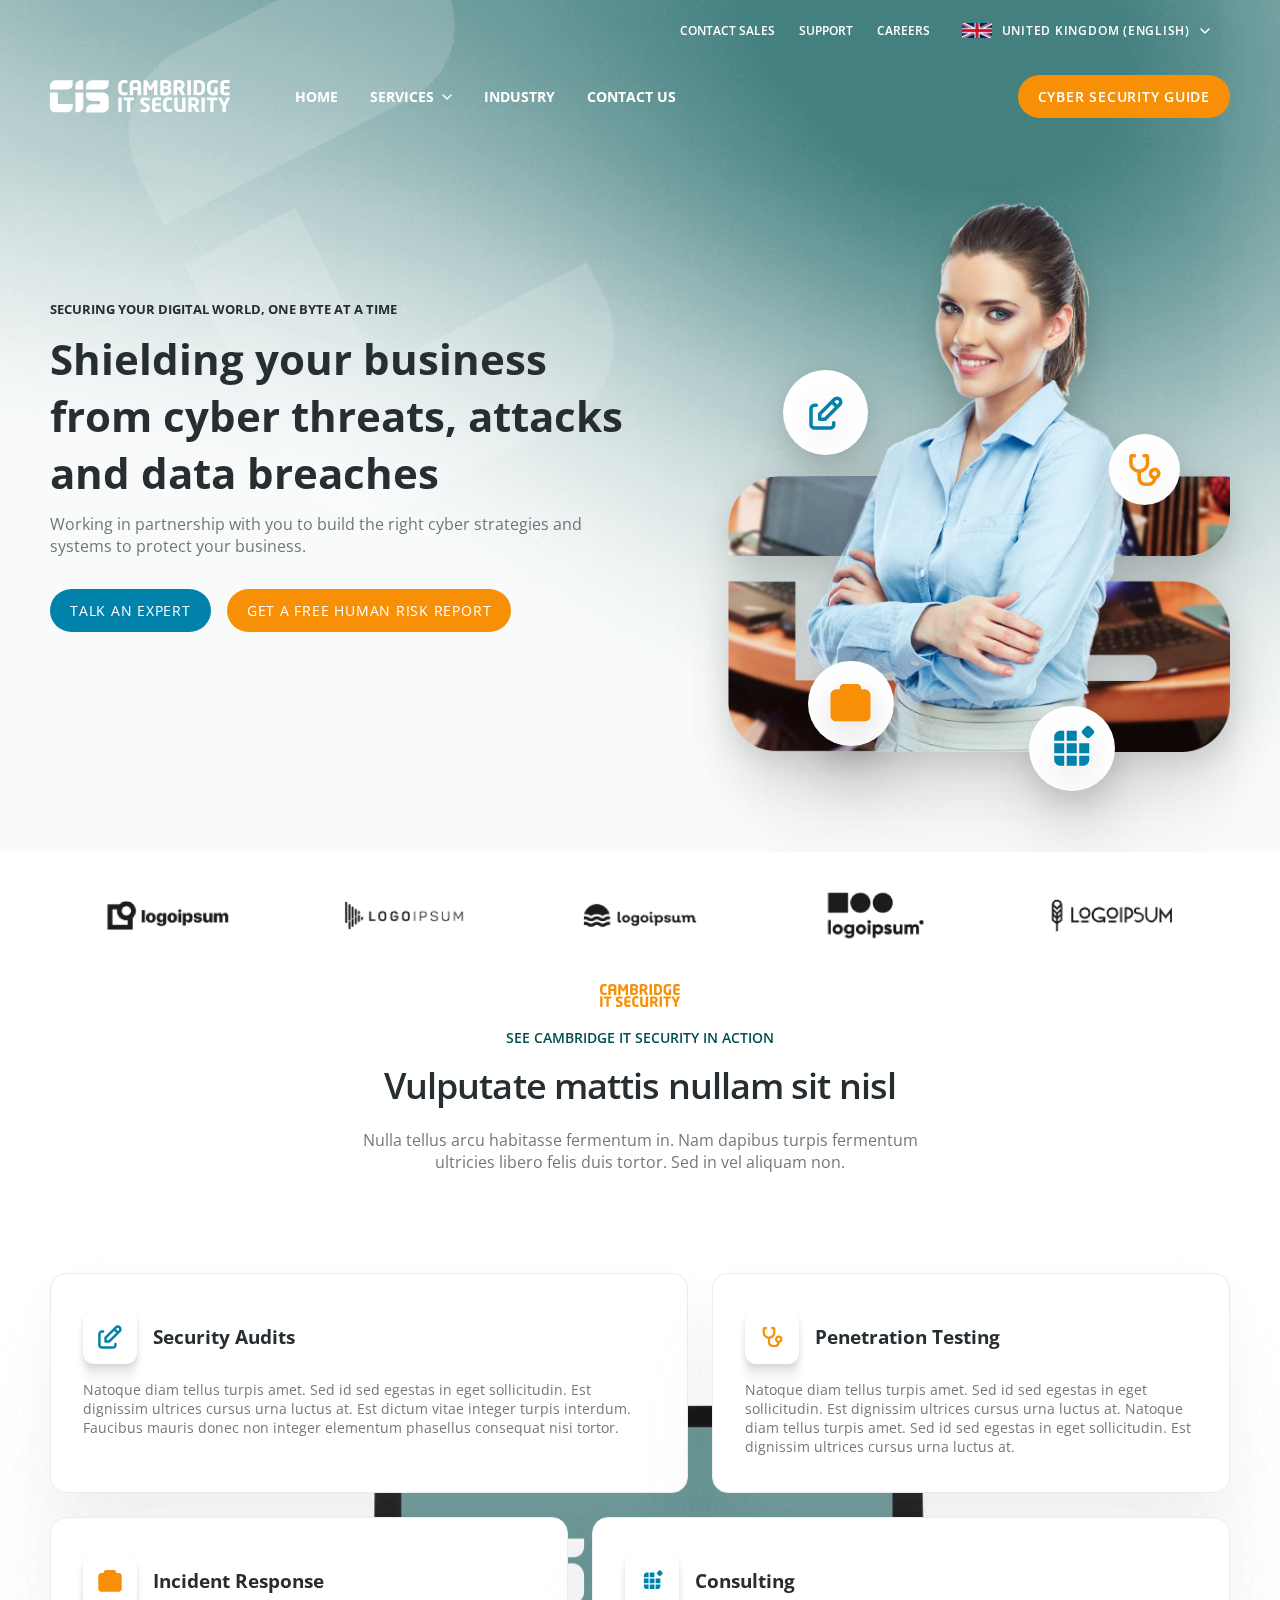
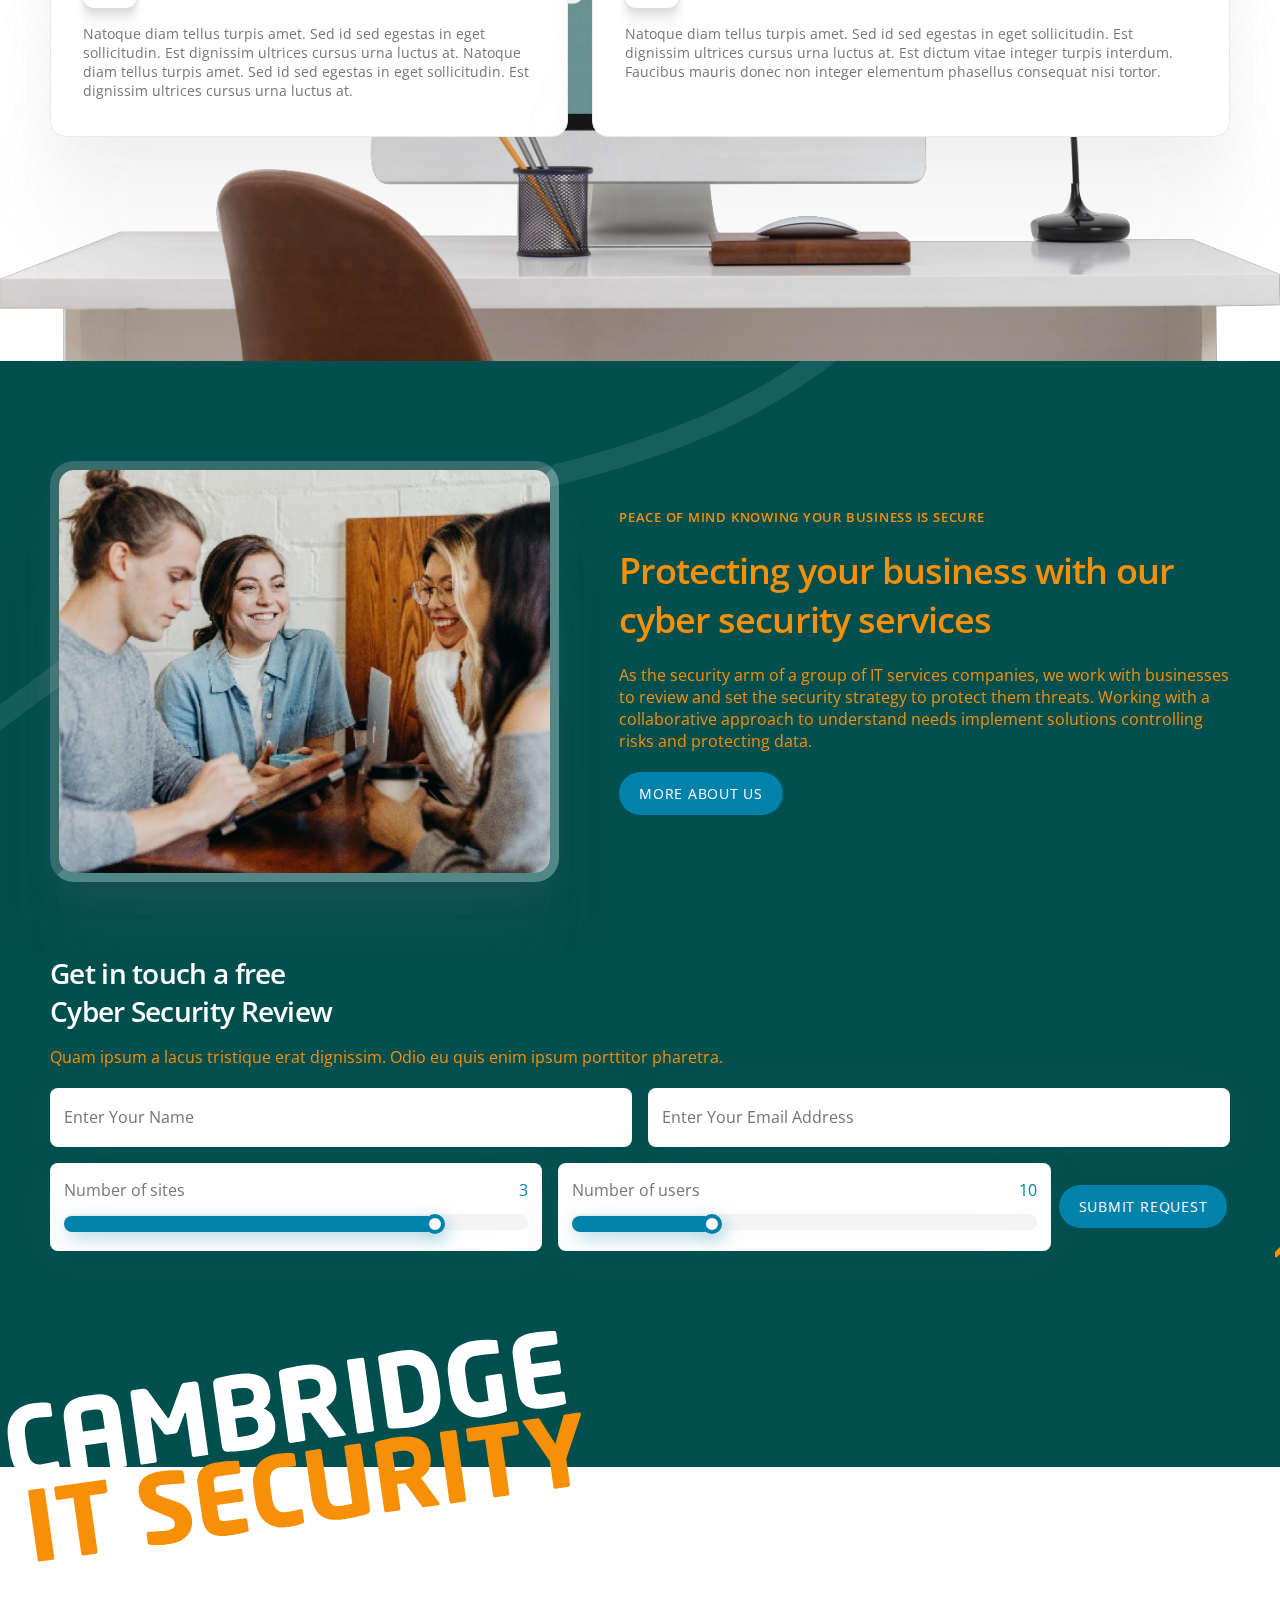
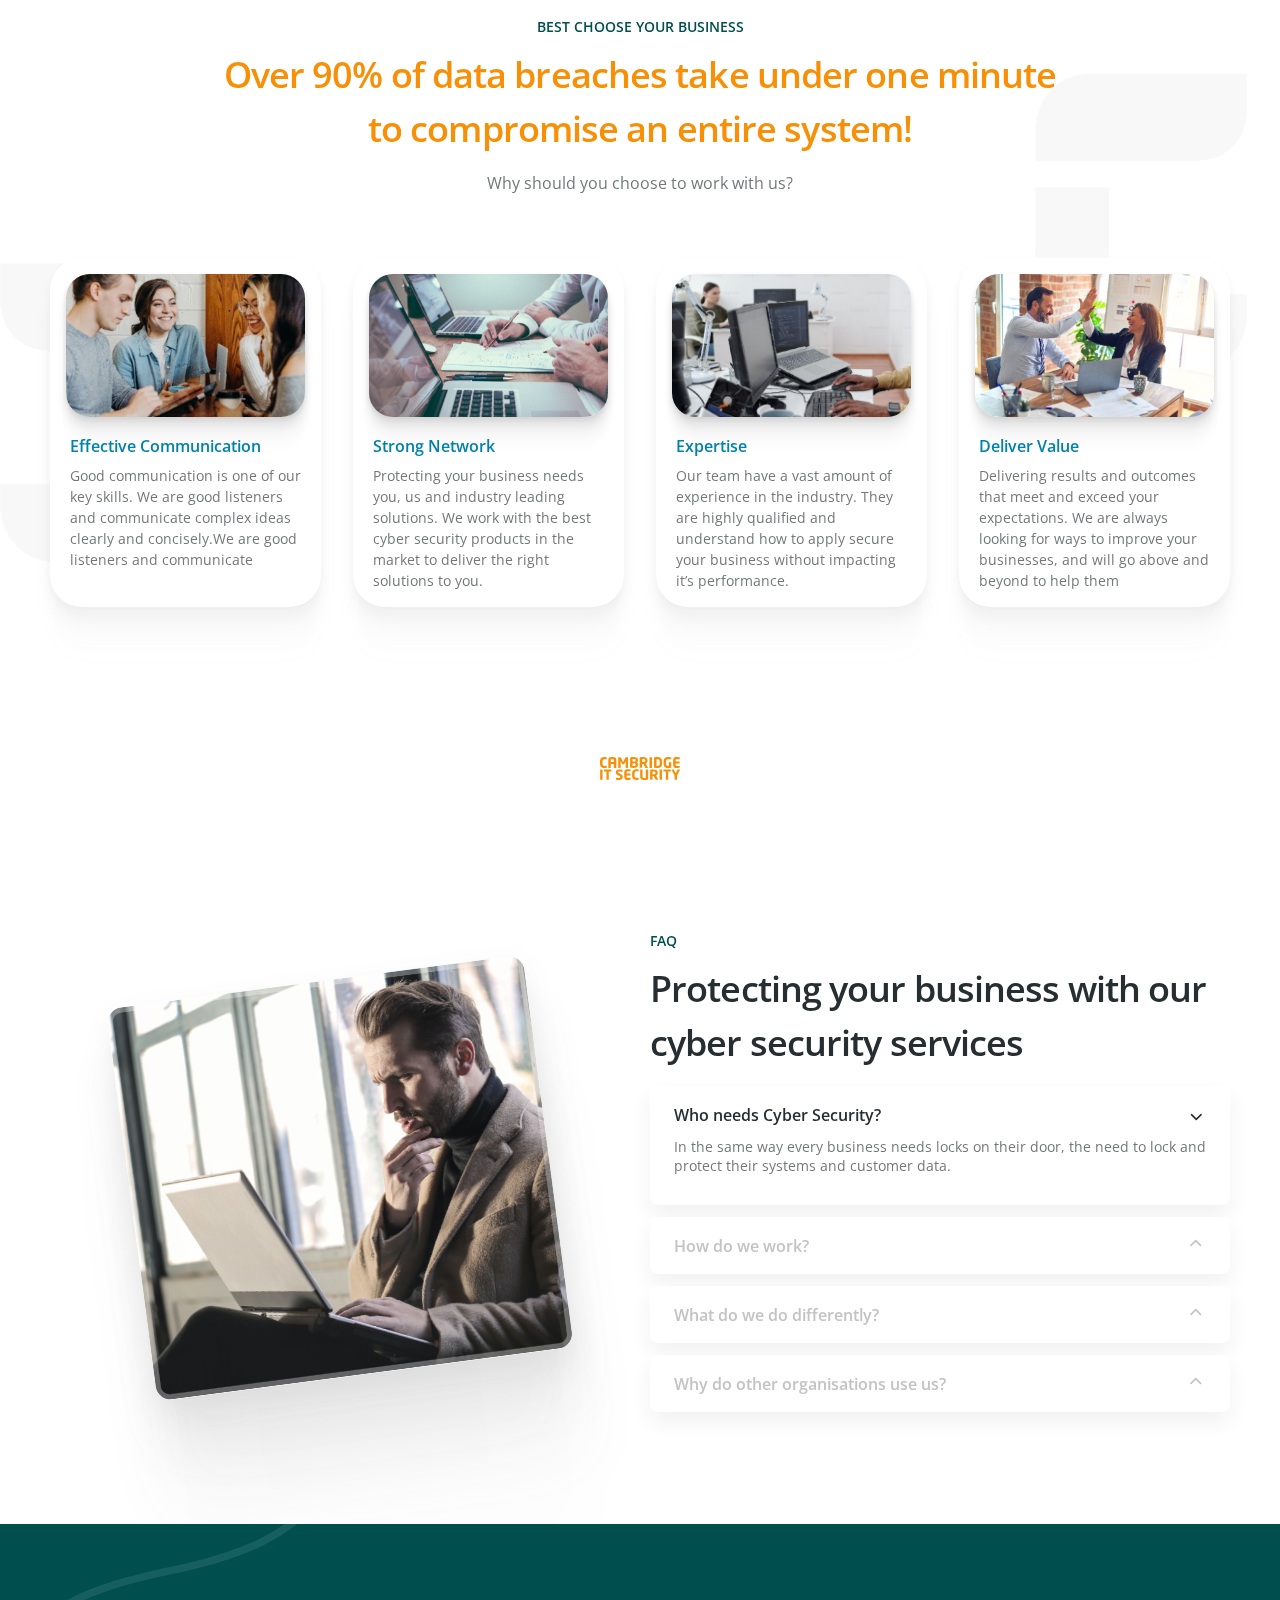
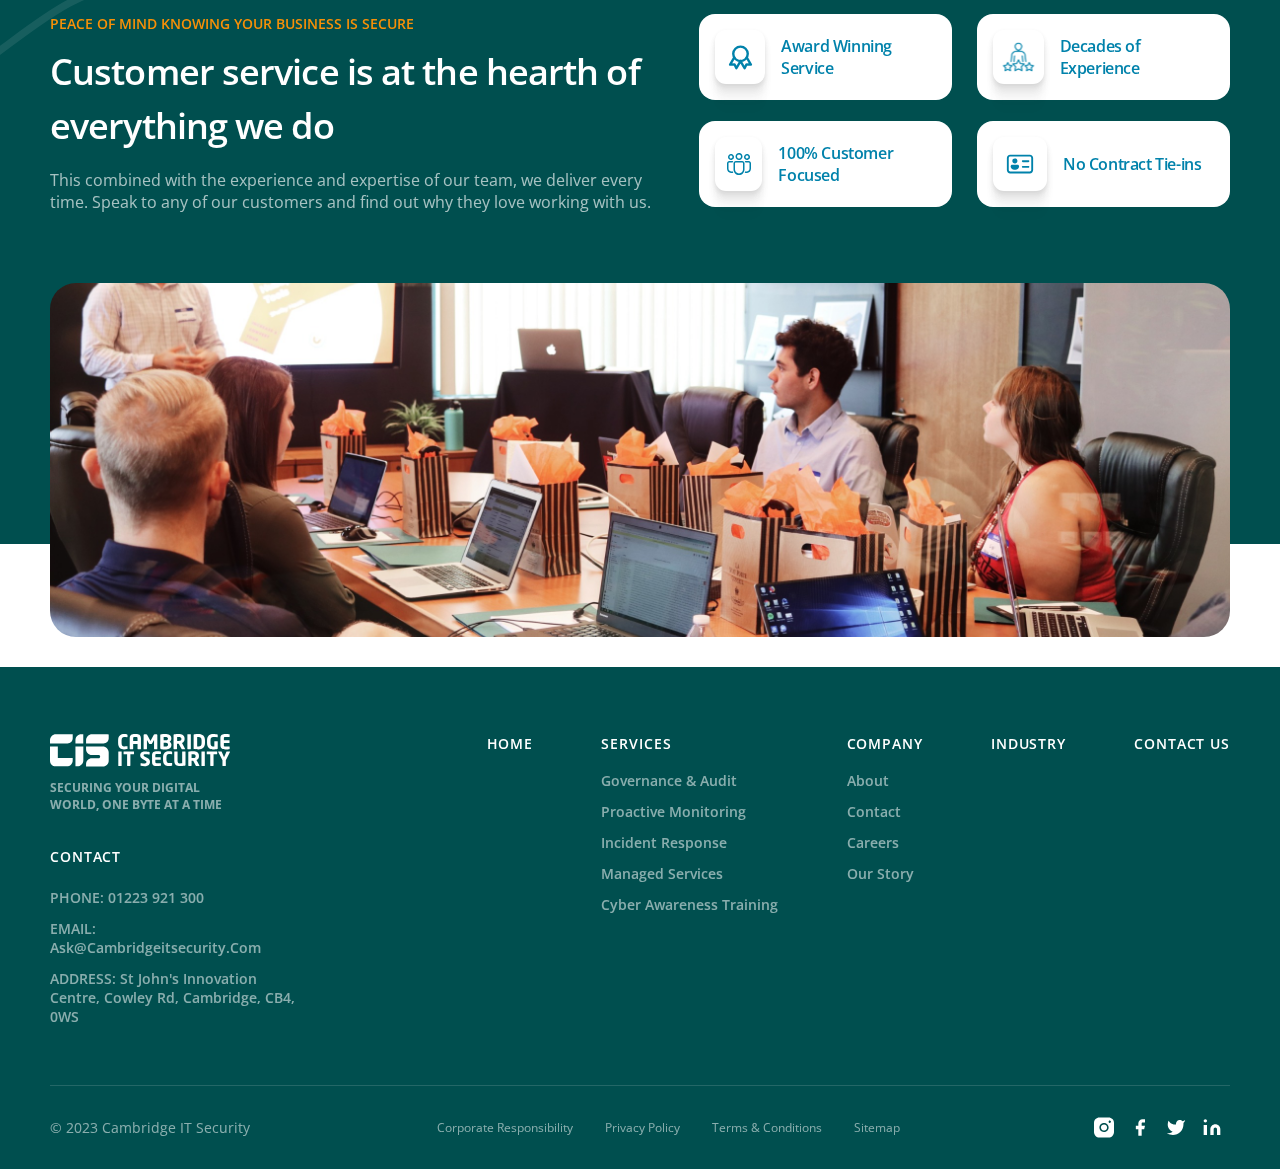
==== commit bef9b915: "#" ====
--- a/index.html
+++ b/index.html
@@ -452,7 +452,8 @@
                                     </div>
                                 </div>
                                 <div class="body" style="display: block;">
-                                    <p>In the same way every business needs locks on their door, the need to lock and protect their systems and customer data.</p>
+                                    <p>In the same way every business needs locks on their door, the need to lock and
+                                        protect their systems and customer data.</p>
                                 </div>
                             </div>
                             <div class="accardion_item">
@@ -465,7 +466,8 @@
                                     </div>
                                 </div>
                                 <div class="body">
-                                    <p>In the same way every business needs locks on their door, the need to lock and protect their systems and customer data.</p>
+                                    <p>In the same way every business needs locks on their door, the need to lock and
+                                        protect their systems and customer data.</p>
                                 </div>
                             </div>
                             <div class="accardion_item">
@@ -478,7 +480,8 @@
                                     </div>
                                 </div>
                                 <div class="body">
-                                    <p>In the same way every business needs locks on their door, the need to lock and protect their systems and customer data.</p>
+                                    <p>In the same way every business needs locks on their door, the need to lock and
+                                        protect their systems and customer data.</p>
                                 </div>
                             </div>
                             <div class="accardion_item">
@@ -491,7 +494,8 @@
                                     </div>
                                 </div>
                                 <div class="body">
-                                    <p>In the same way every business needs locks on their door, the need to lock and protect their systems and customer data.</p>
+                                    <p>In the same way every business needs locks on their door, the need to lock and
+                                        protect their systems and customer data.</p>
                                 </div>
                             </div>
                         </div>
@@ -506,14 +510,15 @@
                         <div class="sec_title">
                             <h5>Peace of mind knowing your business is secure</h5>
                             <h1>Customer service is at the hearth of everything we do</h1>
-                            <p>This combined with the experience and expertise of our team, we deliver every time. Speak to any of our customers and find out why they love working with us.</p>
+                            <p>This combined with the experience and expertise of our team, we deliver every time. Speak
+                                to any of our customers and find out why they love working with us.</p>
                         </div>
                     </div>
                     <div class="col col_5">
                         <ul class="items">
                             <li>
                                 <div class="icon">
-                                    <img src="./assets/images/tabler_award.svg" alt="">                       
+                                    <img src="./assets/images/tabler_award.svg" alt="">
                                 </div>
                                 <h3>Award Winning Service</h3>
                             </li>
@@ -548,8 +553,121 @@
         <div class="foot_main">
             <div class="container">
                 <div class="wrapper">
-                    <div class="col first"></div>
-                    <div class="col last"></div>
+                    <div class="col first">
+                        <div class="brand">
+                            <img src="./assets/images/logo-light.svg" alt="">
+                            <p>Securing your digital <br> world, one byte at a time</p>
+                        </div>
+                        <div class="contactInfo">
+                            <h5>cONTACT</h5>
+                            <a href="">PHONE: 01223 921 300</a>
+                            <a href="">EMAIL: ask@cambridgeitsecurity.com</a>
+                            <p>ADDRESS: St John's innovation Centre, cowley rd, cambridge, cB4, 0WS</p>
+                        </div>
+                    </div>
+                    <div class="col last">
+                        <div class="menuItems">
+                            <div class="menu">
+                                <h5>home</h5>
+                            </div>
+                            <div class="menu">
+                                <h5>servıces</h5>
+                                <ul>
+                                    <li>
+                                        <a href="">Governance & Audit</a>
+                                    </li>
+                                    <li>
+                                        <a href="">Proactive Monitoring</a>
+                                    </li>
+                                    <li>
+                                        <a href="">Incident Response</a>
+                                    </li>
+                                    <li>
+                                        <a href="">Managed Services</a>
+                                    </li>
+                                    <li>
+                                        <a href="">Cyber Awareness Training</a>
+                                    </li>
+                                </ul>
+                            </div>
+                            <div class="menu">
+                                <h5>Company</h5>
+                                <ul>
+                                    <li><a href="">About</a></li>
+                                    <li><a href="">Contact</a></li>
+                                    <li><a href="">Careers</a></li>
+                                    <li><a href="">Our Story</a></li>
+                                </ul>
+                            </div>
+                            <div class="menu">
+                                <h5>Industry</h5>
+                            </div>
+                            <div class="menu">
+                                <h5>contact us</h5>
+                            </div>
+                        </div>
+                    </div>
+                </div>
+            </div>
+        </div>
+        <div class="foot_bottom">
+            <div class="container">
+                <div class="wrapper">
+                    <div class="copyright">
+                        <p>© 2023 cambridge ıT Security</p>
+                    </div>
+                    <ul class="bottomMenu">
+                        <li>
+                            <a href="">corporate Responsibility</a>
+                        </li>
+                        <li>
+                            <a href="">privacy policy</a>
+                        </li>
+                        <li>
+                            <a href="">terms & conditions</a>
+                        </li>
+                        <li>
+                            <a href="">Sitemap</a>
+                        </li>
+                    </ul>
+                    <div class="socialMedia">
+                        <a href="">
+                            <svg width="20" height="21" viewBox="0 0 20 21" fill="none"
+                                xmlns="http://www.w3.org/2000/svg">
+                                <path
+                                    d="M14.6154 0.5H5.38461C3.957 0.501527 2.58828 1.06932 1.5788 2.0788C0.569324 3.08828 0.00152714 4.457 0 5.88461V15.1154C0.00152714 16.543 0.569324 17.9117 1.5788 18.9212C2.58828 19.9307 3.957 20.4985 5.38461 20.5H14.6154C16.043 20.4985 17.4117 19.9307 18.4212 18.9212C19.4307 17.9117 19.9985 16.543 20 15.1154V5.88461C19.9985 4.457 19.4307 3.08828 18.4212 2.0788C17.4117 1.06932 16.043 0.501527 14.6154 0.5ZM10 15.1154C9.08716 15.1154 8.19483 14.8447 7.43583 14.3376C6.67683 13.8304 6.08527 13.1096 5.73594 12.2662C5.38661 11.4229 5.29521 10.4949 5.4733 9.59958C5.65138 8.70429 6.09096 7.8819 6.73643 7.23643C7.3819 6.59096 8.20429 6.15138 9.09958 5.9733C9.99488 5.79521 10.9229 5.88661 11.7662 6.23594C12.6096 6.58527 13.3304 7.17683 13.8376 7.93583C14.3447 8.69483 14.6154 9.58716 14.6154 10.5C14.6141 11.7237 14.1274 12.8969 13.2622 13.7622C12.3969 14.6274 11.2237 15.1141 10 15.1154ZM15.7692 5.88461C15.541 5.88461 15.3179 5.81694 15.1282 5.69016C14.9384 5.56337 14.7905 5.38316 14.7032 5.17233C14.6159 4.96149 14.593 4.72949 14.6376 4.50566C14.6821 4.28184 14.792 4.07625 14.9533 3.91488C15.1147 3.75351 15.3203 3.64362 15.5441 3.59909C15.768 3.55457 15.9999 3.57742 16.2108 3.66475C16.4216 3.75209 16.6018 3.89998 16.7286 4.08973C16.8554 4.27948 16.9231 4.50256 16.9231 4.73077C16.9231 5.03679 16.8015 5.33027 16.5851 5.54666C16.3687 5.76305 16.0752 5.88461 15.7692 5.88461ZM13.0769 10.5C13.0769 11.1086 12.8965 11.7034 12.5584 12.2094C12.2203 12.7154 11.7397 13.1098 11.1775 13.3427C10.6153 13.5756 9.99659 13.6365 9.39972 13.5178C8.80286 13.3991 8.2546 13.106 7.82429 12.6757C7.39397 12.2454 7.10092 11.6971 6.9822 11.1003C6.86347 10.5034 6.92441 9.88475 7.15729 9.32251C7.39018 8.76028 7.78456 8.27973 8.29055 7.94163C8.79655 7.60354 9.39144 7.42308 10 7.42308C10.8161 7.42308 11.5987 7.74725 12.1757 8.32429C12.7527 8.90132 13.0769 9.68395 13.0769 10.5Z"
+                                    fill="white" />
+                            </svg>
+                        </a>
+                        <a href="">
+                            <svg width="20" height="21" viewBox="0 0 20 21" fill="none"
+                                xmlns="http://www.w3.org/2000/svg">
+                                <path
+                                    d="M15.0007 2.16699H12.5007C11.3956 2.16699 10.3358 2.60598 9.55437 3.38738C8.77297 4.16878 8.33398 5.22859 8.33398 6.33366V8.83366H5.83398V12.167H8.33398V18.8337H11.6673V12.167H14.1673L15.0007 8.83366H11.6673V6.33366C11.6673 6.11265 11.7551 5.90068 11.9114 5.7444C12.0677 5.58812 12.2796 5.50033 12.5007 5.50033H15.0007V2.16699Z"
+                                    fill="white" />
+                            </svg>
+                        </a>
+                        <a href="">
+                            <svg width="20" height="21" viewBox="0 0 20 21" fill="none"
+                                xmlns="http://www.w3.org/2000/svg">
+                                <path
+                                    d="M16.5506 4.27459C17.4857 3.99302 18.3693 3.56249 19.1673 2.99959C18.8847 4.16018 18.2845 5.21917 17.434 6.05792C17.4776 6.28592 17.4999 6.51747 17.5006 6.74959C17.5006 16.3329 8.33398 20.4996 0.833984 16.3329C2.90662 16.4154 4.95109 15.8312 6.66732 14.6663C1.38577 12.3189 1.47654 7.90527 1.99235 5.4996C2.209 4.48913 2.50065 3.83292 2.50065 3.83292C2.91163 4.41813 3.39014 4.94929 3.92453 5.41634C4.48489 5.90608 5.10669 6.32533 5.77649 6.66246C7.08505 7.3211 8.53618 7.6459 10.0007 7.60792V6.77459C9.9904 6.00987 10.2153 5.26045 10.6448 4.62769C11.0744 3.99493 11.6879 3.50935 12.4024 3.23664C13.1169 2.96392 13.8979 2.91722 14.6398 3.10286C15.3818 3.2885 16.0488 3.69752 16.5506 4.27459Z"
+                                    fill="white" />
+                            </svg>
+                        </a>
+                        <a href="">
+                            <svg width="20" height="21" viewBox="0 0 20 21" fill="none"
+                                xmlns="http://www.w3.org/2000/svg">
+                                <path
+                                    d="M16.8682 8.63146C15.9305 7.69378 14.6588 7.16699 13.3327 7.16699C12.0066 7.16699 10.7348 7.69378 9.79715 8.63146C8.85947 9.56914 8.33268 10.8409 8.33268 12.167V18.0003H11.666V12.167C11.666 11.725 11.8416 11.301 12.1542 10.9885C12.4667 10.6759 12.8907 10.5003 13.3327 10.5003C13.7747 10.5003 14.1986 10.6759 14.5112 10.9885C14.8238 11.301 14.9993 11.725 14.9993 12.167V18.0003H18.3327V12.167C18.3327 10.8409 17.8059 9.56914 16.8682 8.63146Z"
+                                    fill="white" />
+                                <path d="M4.99935 8.00033H1.66602V18.0003H4.99935V8.00033Z" fill="white" />
+                                <path
+                                    d="M3.33268 5.50033C4.25316 5.50033 4.99935 4.75413 4.99935 3.83366C4.99935 2.91318 4.25316 2.16699 3.33268 2.16699C2.41221 2.16699 1.66602 2.91318 1.66602 3.83366C1.66602 4.75413 2.41221 5.50033 3.33268 5.50033Z"
+                                    fill="white" />
+                            </svg>
+                        </a>
+                    </div>
                 </div>
             </div>
         </div>
--- a/assets/scss/main.css
+++ b/assets/scss/main.css
@@ -1195,9 +1195,101 @@
   }
 }
 .site_footer {
-  background-color: var(--navy-02);
+  background-color: var(--green);
+  font-size: 14px;
+  font-weight: 600;
+  color: rgba(255, 255, 255, 0.54);
+}
+.site_footer .wrapper {
+  justify-content: space-between;
+}
+.site_footer .foot_main {
+  padding: 67px 0 53px;
+}
+.site_footer .foot_main .col.first {
+  width: 30%;
+}
+.site_footer .foot_main .col.last {
+  width: 63%;
+}
+.site_footer a:hover {
   color: white;
-  padding: 100px 0;
+}
+.site_footer .foot_bottom .wrapper {
+  border-top: 1px solid rgba(255, 255, 255, 0.14);
+  align-items: center;
+}
+.site_footer h5 {
+  font-size: 14px;
+  font-weight: 600;
+  letter-spacing: 0.88px;
+  text-transform: uppercase;
+  color: white;
+}
+.site_footer .brand {
+  margin-bottom: 34px;
+}
+.site_footer .brand img {
+  margin-bottom: 12px;
+}
+.site_footer .brand p {
+  font-size: 12px;
+  font-weight: 700;
+  text-transform: uppercase;
+}
+.site_footer .socialMedia {
+  display: inline-flex;
+  align-items: center;
+}
+.site_footer .socialMedia a {
+  display: block;
+  padding: 8px;
+}
+.site_footer .socialMedia a svg {
+  display: block;
+}
+.site_footer .menu h5 {
+  margin-bottom: 12px;
+}
+.site_footer .menu ul a {
+  display: block;
+  padding: 6px 0;
+}
+.site_footer .menuItems {
+  display: flex;
+  justify-content: space-between;
+  flex-grow: 1;
+}
+.site_footer .contactInfo {
+  max-width: 257px;
+}
+.site_footer .contactInfo > * {
+  display: block;
+  text-transform: capitalize;
+}
+.site_footer .contactInfo > *:not(h5) {
+  padding: 6px 0;
+}
+.site_footer .contactInfo h5 {
+  margin-bottom: 16px;
+}
+.site_footer .bottomMenu {
+  display: flex;
+  align-items: center;
+}
+.site_footer .bottomMenu a {
+  font-size: 12px;
+  font-weight: 400;
+  display: block;
+  padding: 10px 16px;
+  text-transform: capitalize;
+}
+.site_footer .copyright {
+  padding: 32px 0;
+}
+.site_footer .copyright p {
+  font-weight: 400;
+  text-transform: capitalize;
 }
 
 @media (max-width: 992px) {
@@ -1935,6 +2027,7 @@
   background-repeat: no-repeat;
   background-position: top left;
   background-size: 40%;
+  margin-bottom: 123px;
 }
 .ourDifference .container {
   display: flex;
@@ -1998,6 +2091,9 @@
 }
 
 @media (max-width: 992px) {
+  .ourDifference {
+    margin-bottom: 96px;
+  }
   .ourDifference .sec_title {
     text-align: center;
     padding-bottom: 24px;
@@ -2010,6 +2106,10 @@
 @media (max-width: 768px) {
   .ourDifference .items {
     grid-template-columns: 1fr;
+    gap: 16px;
+  }
+  .ourDifference .wrapper {
+    padding: 32px 0 13px;
   }
   .ourDifference .image {
     margin-bottom: -200px;
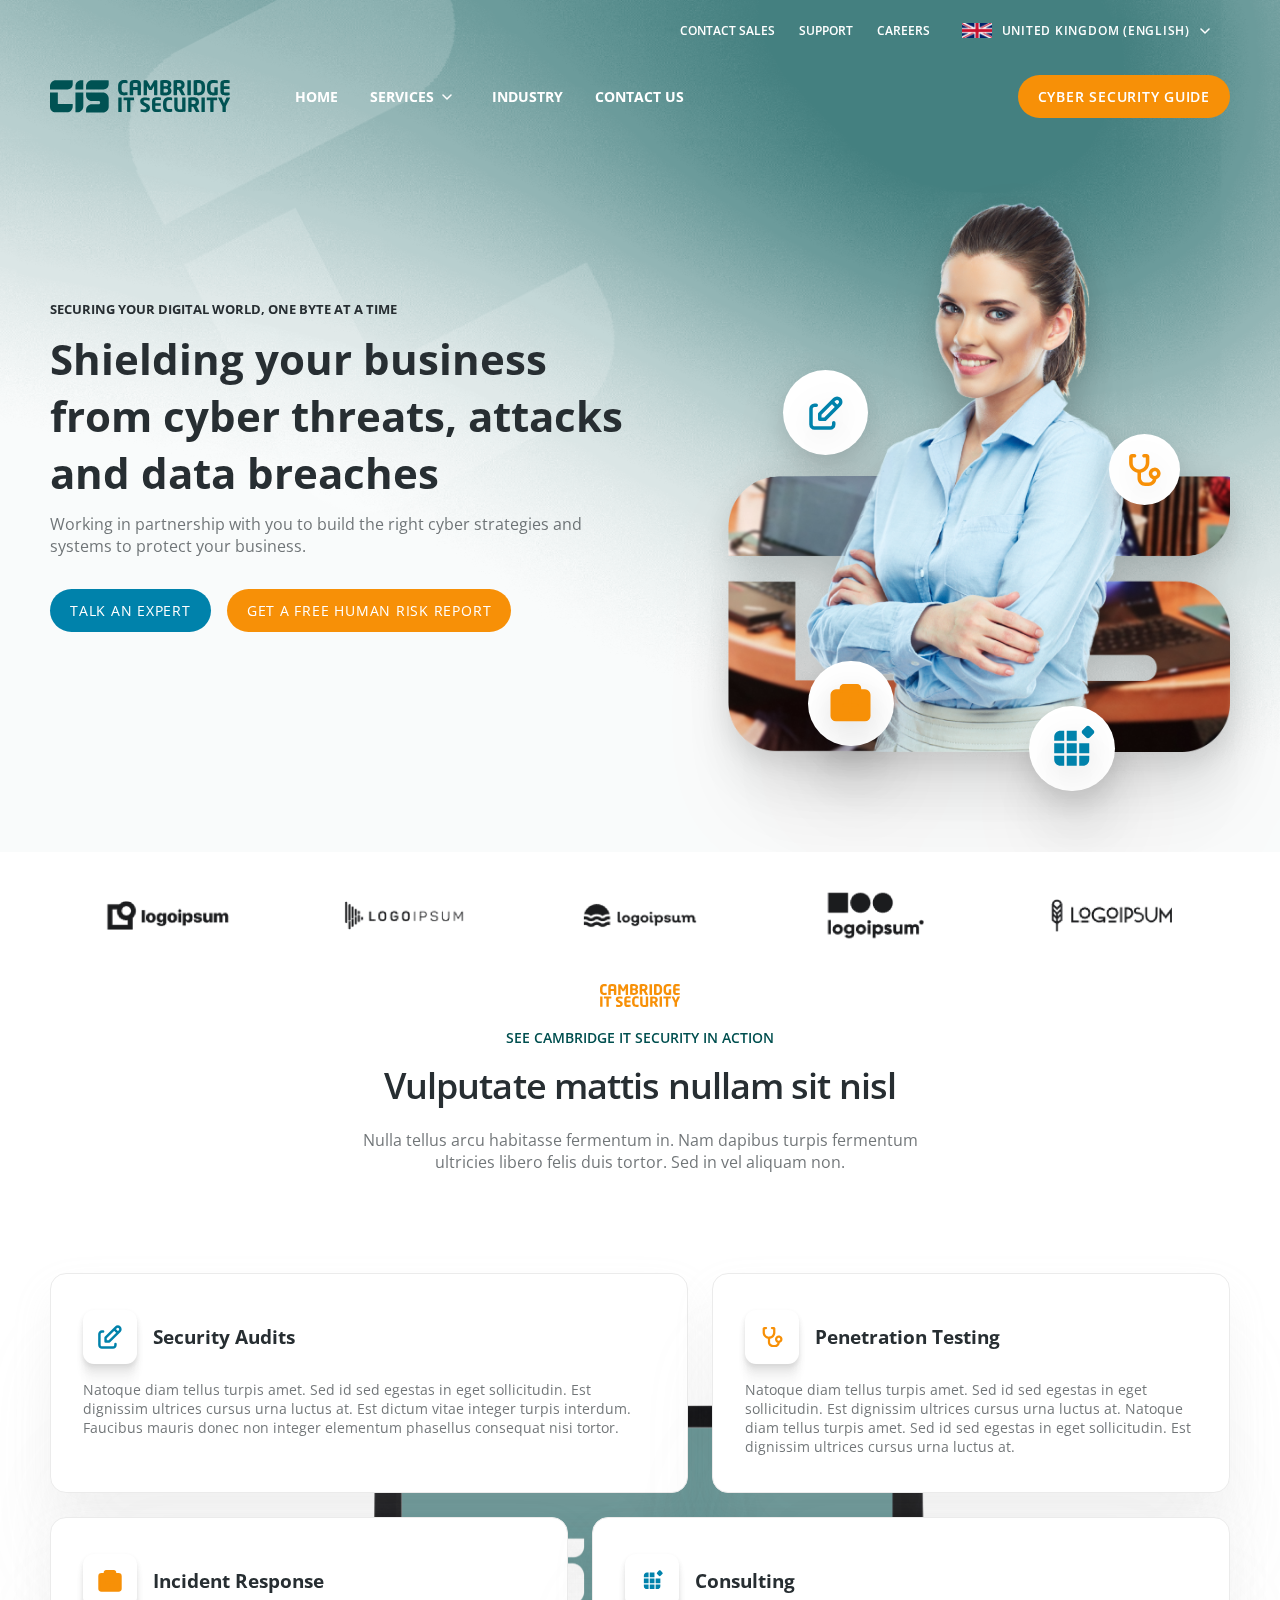
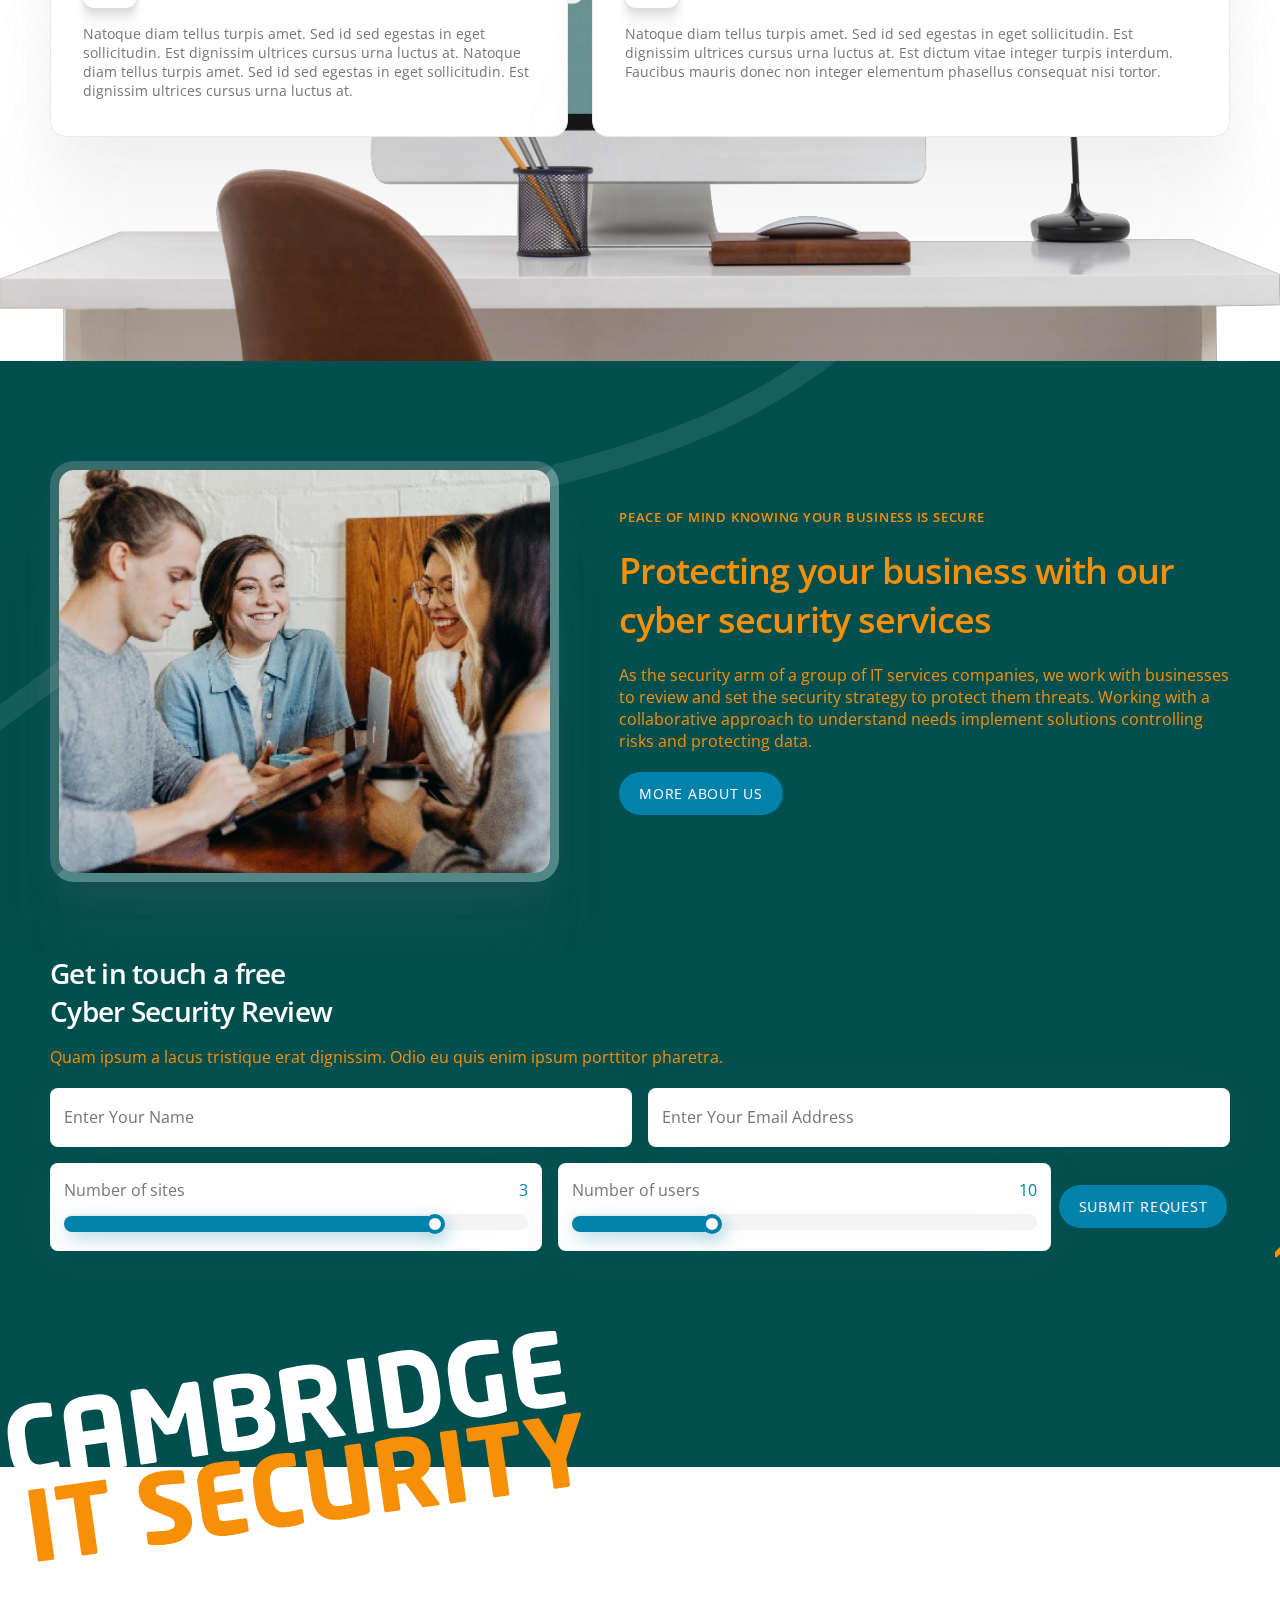
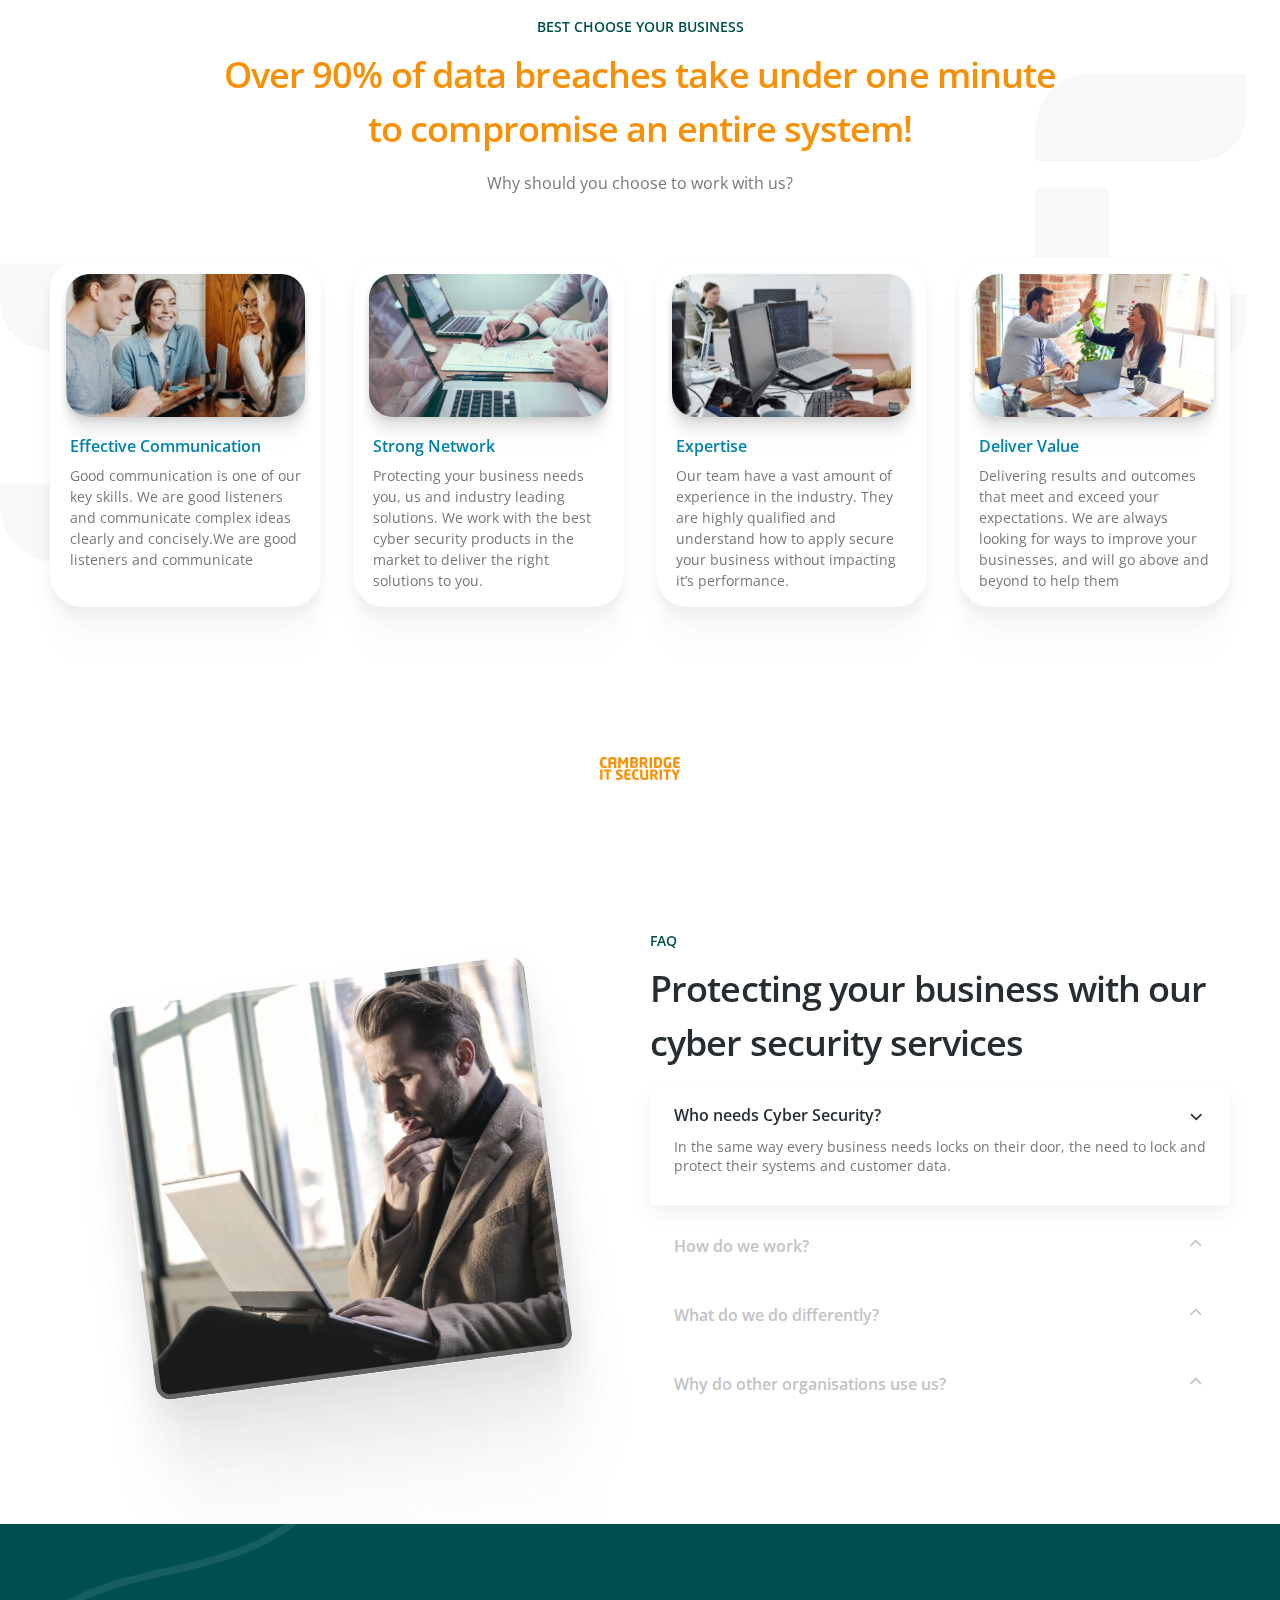
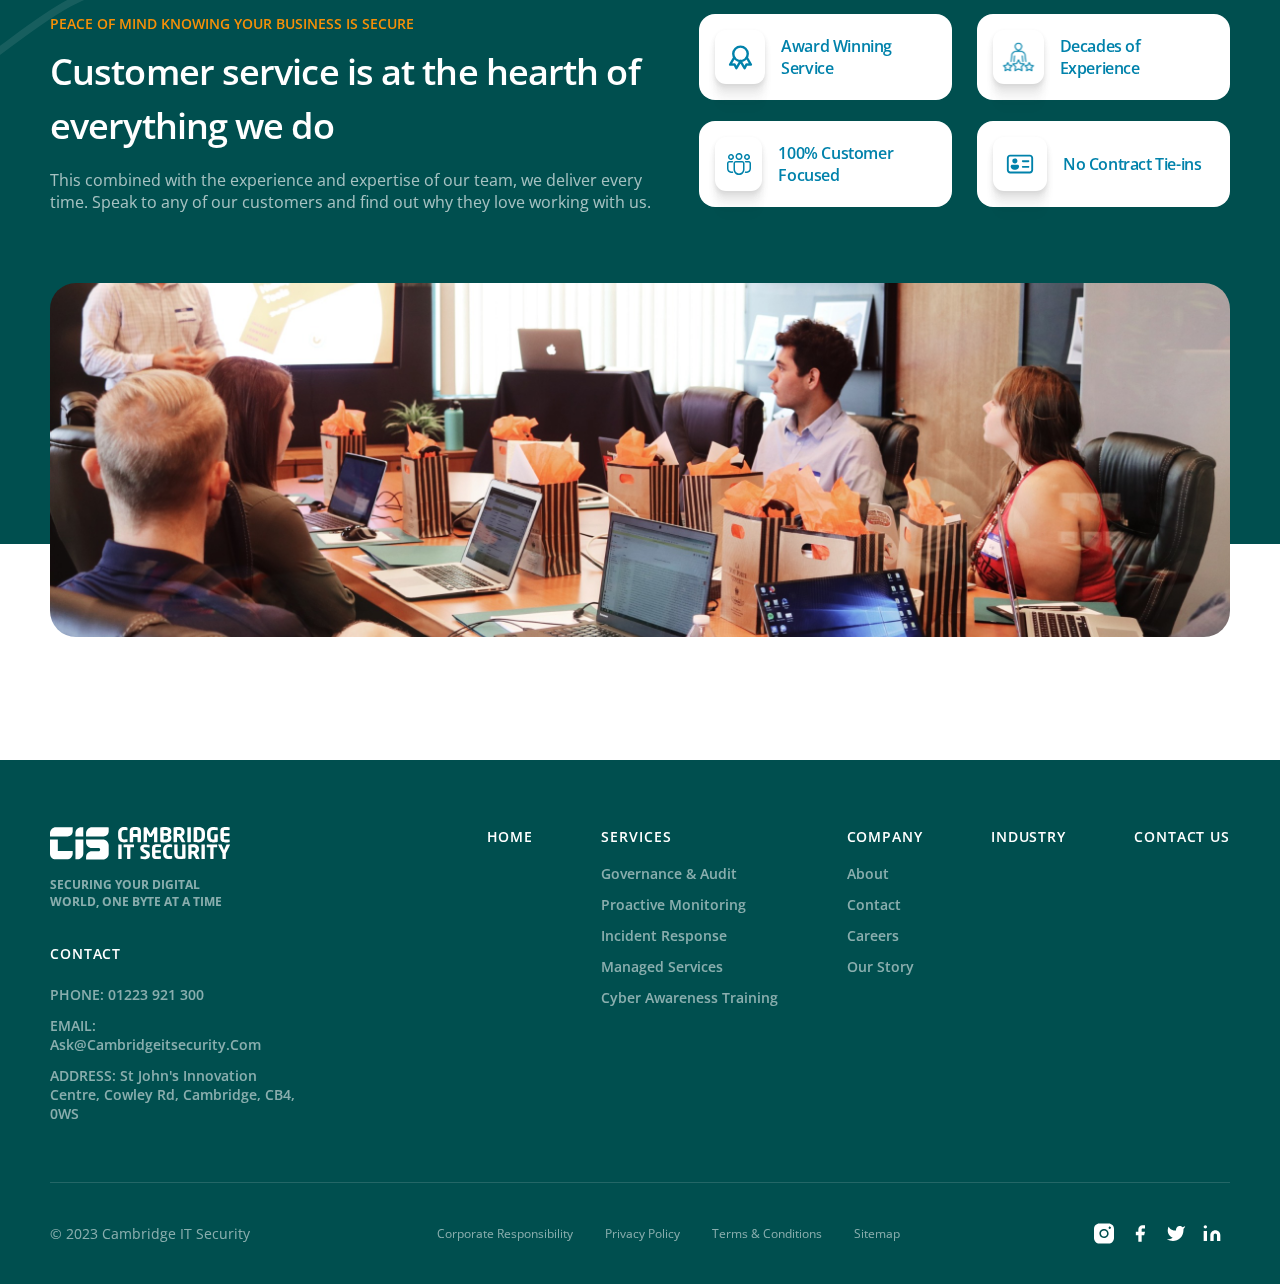
==== commit 880ae060: "#" ====
--- a/index.html
+++ b/index.html
@@ -71,28 +71,31 @@
                         <span class="bar"></span><span class="bar"></span><span class="bar"></span>
                     </span>
                 </div>
-                <a href="" class="site_logo">
+                <a href="./index.html" class="site_logo">
                     <img src="./assets/images/logo-light.svg" alt="">
                 </a>
                 <ul class="navbar">
                     <li class="nav_item">
-                        <a href="" class="nav_link">home</a>
-                    </li>
-                    <li class="nav_item">
-                        <a href="" class="nav_link">services
+                        <a href="./index.html" class="nav_link">home</a>
+                    </li>
+                    <li class="nav_item">
+                        <a href="./assets/pages/service-details.html" class="nav_link">services
                             <div class="arrow">
                                 <svg width="10" height="6">
                                     <use xlink:href="#arrow_bottom"></use>
                                 </svg>
                             </div>
+                            <div class="mega_menu">
+                                
+                            </div>
                         </a>
                         <div class="dropdown"></div>
                     </li>
                     <li class="nav_item">
-                        <a href="" class="nav_link">Industry</a>
-                    </li>
-                    <li class="nav_item">
-                        <a href="" class="nav_link">contact us</a>
+                        <a href="./assets/pages/industry.html" class="nav_link">Industry</a>
+                    </li>
+                    <li class="nav_item">
+                        <a href="./assets/pages/contact-us.html" class="nav_link">contact us</a>
                     </li>
                 </ul>
                 <a href="" class="btn orange orange guide_btn">cyber security guide</a>
@@ -286,7 +289,7 @@
                 </div>
             </div>
         </section>
-        <section class="getInTouch">
+        <section class="reviewRequest">
             <div class="content_box">
                 <div class="container">
                     <div class="wrapper">
--- a/assets/scss/main.css
+++ b/assets/scss/main.css
@@ -928,10 +928,12 @@
 }
 .top_header .select_language {
   position: relative;
+  color: currentColor;
 }
 .top_header .select_language .btn {
   gap: 10px;
   cursor: pointer;
+  color: currentColor;
 }
 .top_header .select_language .btn span {
   font-size: 12px;
@@ -984,6 +986,7 @@
 .site_header .site_logo {
   display: block;
   width: 180px;
+  transition: 0s;
 }
 .site_header .navbar {
   display: flex;
@@ -998,7 +1001,6 @@
   display: flex;
   align-items: center;
   gap: 8px;
-  color: white;
 }
 .site_header .navbar .nav_link svg {
   display: block;
@@ -1155,8 +1157,26 @@
 .light .site_header {
   color: white;
 }
+.light .site_header .site_logo {
+  filter: brightness(0) saturate(100%) invert(26%) sepia(19%) saturate(3004%) hue-rotate(140deg) brightness(88%) contrast(101%);
+}
+.light .top_header {
+  color: white;
+}
 
 .dark .site_header {
+  color: #005252;
+}
+.dark .site_header .site_logo {
+  filter: brightness(0) saturate(100%) invert(24%) sepia(27%) saturate(1552%) hue-rotate(133deg) brightness(96%) contrast(101%);
+}
+.dark .site_header.scroll_down {
+  color: white;
+}
+.dark .site_header.scroll_down .site_logo {
+  filter: brightness(0) saturate(100%) invert(93%) sepia(0%) saturate(7500%) hue-rotate(118deg) brightness(107%) contrast(110%);
+}
+.dark .top_header {
   color: #005252;
 }
 
@@ -1217,6 +1237,7 @@
 }
 .site_footer .foot_bottom .wrapper {
   border-top: 1px solid rgba(255, 255, 255, 0.14);
+  padding: 32px 0;
   align-items: center;
 }
 .site_footer h5 {
@@ -1231,6 +1252,7 @@
 }
 .site_footer .brand img {
   margin-bottom: 12px;
+  display: inline-block;
 }
 .site_footer .brand p {
   font-size: 12px;
@@ -1262,6 +1284,7 @@
 }
 .site_footer .contactInfo {
   max-width: 257px;
+  display: inline-block;
 }
 .site_footer .contactInfo > * {
   display: block;
@@ -1284,9 +1307,6 @@
   padding: 10px 16px;
   text-transform: capitalize;
 }
-.site_footer .copyright {
-  padding: 32px 0;
-}
 .site_footer .copyright p {
   font-weight: 400;
   text-transform: capitalize;
@@ -1294,7 +1314,30 @@
 
 @media (max-width: 992px) {
   .site_footer {
-    padding: 20px 0;
+    text-align: center;
+  }
+  .site_footer .foot_main {
+    padding: 32px 0;
+  }
+  .site_footer .foot_main .col {
+    width: 100% !important;
+  }
+  .site_footer .foot_main .col:first-child {
+    margin-bottom: 40px;
+  }
+  .site_footer .menuItems {
+    flex-direction: column;
+    gap: 40px;
+  }
+  .site_footer .foot_bottom .wrapper {
+    gap: 24px;
+  }
+  .site_footer .foot_bottom .wrapper > * {
+    width: 100%;
+    justify-content: center;
+  }
+  .site_footer .bottomMenu {
+    flex-direction: column;
   }
 }
 @media (max-width: 768px) {
@@ -1527,323 +1570,6 @@
   }
   .ourServices .item {
     padding: 24px;
-  }
-}
-.getInTouch {
-  padding: 100px 0 0;
-  background-color: var(--green);
-  color: white;
-  position: relative;
-  background-image: url(../images/shape2.svg);
-  background-repeat: no-repeat;
-  background-position: top left;
-}
-.getInTouch::after {
-  content: "";
-  background-image: url(../images/logo0.svg);
-  background-size: contain;
-  background-repeat: no-repeat;
-  aspect-ratio: 57/16;
-  position: absolute;
-  bottom: 20px;
-  left: 0;
-  width: 58%;
-  max-width: 572px;
-  transform: rotate(-8.05deg) translateY(50%);
-}
-.getInTouch .content_box {
-  overflow: hidden;
-}
-.getInTouch .review {
-  padding-bottom: 200px;
-  overflow: hidden;
-}
-.getInTouch .review .form_wrap {
-  display: flex;
-  align-items: center;
-  margin: 0 -8px;
-  margin-bottom: 16px;
-  position: relative;
-}
-.getInTouch .review .form_wrap .form_element {
-  padding: 0 8px;
-}
-.getInTouch .review .form_wrap .w_5 {
-  width: 50%;
-}
-.getInTouch .review .form_wrap .w_4 {
-  width: 42.5%;
-}
-.getInTouch .review .form_wrap input {
-  width: 100%;
-  height: 59px;
-  background-color: white;
-  border-radius: 8px;
-  padding: 0 14px;
-  border: unset;
-  box-shadow: 0px 4px 49px 0px rgba(140, 140, 140, 0.05);
-}
-.getInTouch .review .form_wrap .item {
-  padding: 16px 14px;
-  background-color: white;
-  border-radius: 8px;
-  box-shadow: 0px 4px 49px 0px rgba(140, 140, 140, 0.05);
-}
-.getInTouch .review .form_wrap .item .chipControlMain {
-  -moz-column-gap: 20px;
-       column-gap: 20px;
-}
-.getInTouch .review .form_wrap .item .btn-calculate {
-  border-radius: 6px;
-  font-size: 16px;
-  width: 200px;
-  margin-top: 30px;
-}
-.getInTouch .review .form_wrap .item .rangeSlider {
-  position: relative;
-  cursor: pointer;
-}
-.getInTouch .review .form_wrap .item .rangeSlider .rsBar {
-  -webkit-appearance: none;
-     -moz-appearance: none;
-          appearance: none;
-  width: 100%;
-  height: 16px;
-  border: 0;
-  border-radius: 99px;
-  background-color: #f4f4f4;
-}
-.getInTouch .review .form_wrap .item .rangeSlider .rsBar::-webkit-slider-thumb {
-  -webkit-appearance: none;
-  width: 30px;
-  height: 30px;
-  cursor: pointer;
-  z-index: 3;
-  position: relative;
-}
-.getInTouch .review .form_wrap .item .rangeSlider .rsBar::-moz-range-thumb {
-  -webkit-appearance: none;
-  width: 30px;
-  height: 30px;
-  cursor: pointer;
-  z-index: 3;
-  position: relative;
-}
-.getInTouch .review .form_wrap .item .rangeSlider .rsBar::-moz-focus-outer {
-  border: 0;
-}
-.getInTouch .review .form_wrap .item .rangeSlider .rsThumb,
-.getInTouch .review .form_wrap .item .rangeSlider .rsThumb::before {
-  position: absolute;
-  top: 50%;
-  left: 50%;
-  transform: translate(-50%, -50%);
-}
-.getInTouch .review .form_wrap .item .rangeSlider .rsThumb {
-  width: 20px;
-  height: 20px;
-  background-color: white;
-  border: 4px solid #0082ab;
-  border-radius: 50%;
-  z-index: 2;
-  filter: drop-shadow(3.9148736px 6.5247898102px 9.1347055435px rgba(0, 130, 171, 0.3));
-}
-.getInTouch .review .form_wrap .item .rangeSlider .rsThumb span {
-  position: absolute;
-  left: 0;
-  bottom: -62px;
-  width: 100%;
-  font-size: 14px;
-  color: #959595;
-}
-.getInTouch .review .form_wrap .item .rangeSlider .rsTooltip {
-  display: none;
-}
-.getInTouch .review .form_wrap .item .rangeSlider .rsTooltip::before {
-  content: "";
-  position: absolute;
-  top: -11px;
-  left: 50%;
-  transform: translate(-50%);
-  width: 0;
-  height: 0;
-  border-left: 6px solid transparent;
-  border-right: 6px solid transparent;
-  border-bottom: 10px solid #28ad00;
-}
-.getInTouch .review .form_wrap .item .rangeSlider .rsProgress {
-  width: 50%;
-  height: 16px;
-  border-radius: 8px;
-  /*   background: linear-gradient(90deg,#b1ea4d 0,#459522 100%); */
-  background-color: #0082ab;
-  position: absolute;
-  top: 50%;
-  transform: translateY(-50%);
-  left: 0;
-  filter: drop-shadow(3.9148736px 6.5247898102px 9.1347055435px rgba(0, 130, 171, 0.3));
-  pointer-events: none;
-}
-.getInTouch .review .form_wrap .item .rsMinMax {
-  margin-top: 10px;
-  width: 100%;
-  justify-content: space-between;
-  font-size: 12px;
-  color: #939393;
-  pointer-events: none;
-  position: relative;
-  z-index: 0;
-}
-.getInTouch .review .form_wrap .text {
-  display: flex;
-  align-items: center;
-  justify-content: space-between;
-  margin-bottom: 12px;
-  color: #787878;
-}
-.getInTouch .review .form_wrap .text label {
-  display: block;
-}
-.getInTouch .review .form_wrap .text span {
-  display: block;
-  color: var(--blue);
-}
-.getInTouch .review .form_wrap .button {
-  position: relative;
-}
-.getInTouch .review .form_wrap .button::after {
-  content: "";
-  width: 128px;
-  position: absolute;
-  top: 0;
-  bottom: 0;
-  aspect-ratio: 13/23;
-  transform: rotate(83.029deg);
-  background-image: url("data:image/svg+xml,%3Csvg width='129' height='230' viewBox='0 0 129 230' fill='none' xmlns='http://www.w3.org/2000/svg'%3E%3Cpath d='M123.314 63.6754C119.254 51.9455 112.999 40.9825 104.681 31.7388C96.918 23.1033 87.4097 15.9754 77.0551 10.7386C66.5946 5.44884 55.235 1.98407 43.5579 0.688092C32.1453 -0.568217 20.3625 0.238466 9.37308 3.63711C6.67532 4.47024 4.00401 5.36949 1.3856 6.42744C0.61859 6.74482 0.0763933 7.44571 0.314431 8.31851C0.512795 9.05907 1.42527 9.69384 2.20551 9.38968C12.5998 5.34305 23.8934 3.71646 35.015 4.13963C46.1499 4.56281 57.2451 7.08865 67.5997 11.3601C77.7559 15.5522 87.4097 21.728 95.4104 29.2526C103.927 37.2533 110.46 46.5896 115.141 57.4203C115.194 57.5526 115.247 57.6848 115.313 57.8171C115.313 57.8171 115.313 57.8171 115.313 57.8303V57.87H115.326C115.326 57.87 115.326 57.8832 115.326 57.8964C115.326 57.8964 115.326 57.9096 115.326 57.9229C115.326 57.9229 115.326 57.9361 115.339 57.9625C115.485 58.3196 115.63 58.6767 115.776 59.0337C116.067 59.7478 116.344 60.4619 116.609 61.176C117.125 62.5778 117.614 63.9796 118.064 65.3946C119.003 68.3304 119.796 71.3059 120.444 74.3078C120.761 75.7625 121.052 77.2436 121.304 78.7115C121.423 79.4256 121.542 80.1397 121.661 80.8538C121.714 81.2373 121.78 81.6208 121.833 82.0043C121.859 82.1762 121.885 82.3349 121.899 82.5068C121.899 82.5068 121.899 82.5333 121.899 82.5465C121.899 82.5465 121.899 82.5333 121.899 82.5201C121.899 82.5597 121.912 82.6126 121.925 82.6655C122.309 85.7336 122.573 88.8148 122.692 91.8961C122.811 94.898 122.798 97.8999 122.652 100.889C122.573 102.436 122.467 103.983 122.335 105.53C122.269 106.258 122.203 106.985 122.123 107.699C122.084 108.03 122.044 108.374 122.004 108.717C121.978 108.903 121.952 109.101 121.938 109.299C121.938 109.299 121.912 109.498 121.899 109.656C121.899 109.656 121.899 109.656 121.899 109.67C121.899 109.67 121.899 109.683 121.899 109.696C121.899 109.696 121.899 109.709 121.899 109.722C121.899 109.722 121.899 109.775 121.899 109.802V109.828C121.885 109.934 121.872 110.04 121.859 110.08C121.833 110.265 121.806 110.463 121.78 110.661C121.727 110.992 121.674 111.336 121.634 111.666C121.502 112.486 121.37 113.293 121.224 114.1C120.96 115.581 120.656 117.049 120.325 118.517C119.651 121.492 118.857 124.441 117.918 127.35C117.442 128.832 116.94 130.286 116.411 131.741C116.159 132.429 115.895 133.103 115.63 133.777C115.485 134.135 115.339 134.505 115.194 134.862C115.154 134.954 115.009 135.298 114.943 135.483C114.943 135.483 114.943 135.497 114.943 135.51C114.943 135.536 114.929 135.55 114.916 135.563C114.916 135.563 114.916 135.563 114.916 135.576C113.752 138.327 112.457 141.024 111.042 143.656C109.6 146.341 108.026 148.959 106.347 151.498C105.487 152.794 104.601 154.064 103.689 155.307C103.292 155.849 102.882 156.391 102.485 156.92C102.485 156.92 102.446 156.96 102.419 156.999C102.419 156.999 102.419 156.999 102.406 157.013C102.406 157.013 102.406 157.013 102.393 157.026C102.366 157.052 102.353 157.079 102.34 157.092C102.34 157.092 102.34 157.105 102.327 157.118C102.261 157.198 102.208 157.277 102.142 157.356C101.877 157.687 101.613 158.031 101.348 158.361C97.6056 163.003 93.4268 167.288 88.9305 171.202C87.8196 172.168 86.6956 173.093 85.5583 174.019C85.2674 174.257 84.9632 174.495 84.6723 174.72C84.6458 174.733 84.6194 174.76 84.5929 174.773C84.5929 174.773 84.5797 174.773 84.5665 174.786C84.5665 174.786 84.5665 174.786 84.5532 174.786C84.5532 174.786 84.5268 174.812 84.5136 174.812C84.5136 174.812 84.5003 174.812 84.4871 174.826C84.4607 174.839 84.4474 174.865 84.4342 174.865C84.3549 174.918 84.2888 174.984 84.2094 175.037C83.6011 175.5 82.9928 175.95 82.3845 176.386C79.9776 178.145 77.4915 179.798 74.9524 181.345C72.4001 182.906 69.7949 184.36 67.1236 185.696C65.8144 186.357 64.492 187.005 63.1563 187.614C62.5083 187.905 61.8603 188.195 61.1991 188.486C60.895 188.619 60.5776 188.751 60.2734 188.883C60.2734 188.883 60.2734 188.883 60.2602 188.883C60.2602 188.883 60.247 188.883 60.2337 188.883C60.2337 188.883 60.2073 188.883 60.1941 188.896C60.1808 188.896 60.1676 188.896 60.1544 188.91C59.9296 189.002 59.718 189.095 59.4932 189.187C53.9522 191.462 48.2393 193.326 42.4206 194.755C39.5113 195.469 36.5755 196.051 33.6132 196.553C32.9123 196.672 32.2114 196.791 31.4973 196.897C31.1667 196.95 30.8361 197.003 30.5187 197.043C30.3336 197.069 30.1485 197.095 29.9501 197.122C29.9369 197.122 29.9104 197.122 29.8972 197.122C29.8707 197.122 29.8575 197.122 29.8311 197.122C29.8311 197.122 29.8178 197.122 29.8046 197.122C29.7782 197.122 29.765 197.122 29.7385 197.122C28.8128 197.241 27.9003 197.347 26.9746 197.452C28.0458 196.738 29.0905 196.011 30.1352 195.257C32.9388 193.234 35.6762 191.092 38.3211 188.857C40.7808 186.767 43.0686 184.506 45.2771 182.165C47.7897 179.494 50.1172 176.624 52.3388 173.715C52.3785 173.675 52.4182 173.622 52.4446 173.569C52.4446 173.569 52.4446 173.556 52.4579 173.543C52.8943 172.948 53.2381 172.3 53.5951 171.665C53.9522 171.03 54.3225 170.409 54.6399 169.761C54.825 169.364 55.0234 168.967 55.1821 168.557C55.235 168.412 55.3011 168.266 55.354 168.121C55.3804 168.068 55.3937 168.015 55.4201 167.962C55.4465 167.923 55.4862 167.843 55.4994 167.817C55.6714 167.46 55.8962 167.103 56.0152 166.732C56.121 166.402 56.2268 166.071 56.3458 165.727C56.5177 165.225 55.8433 164.656 55.3937 165C55.1424 165.185 54.9044 165.384 54.6399 165.555C54.3093 165.767 54.0315 166.045 53.7406 166.309C53.6745 166.362 53.6216 166.415 53.5555 166.468C53.5555 166.468 53.5026 166.508 53.4761 166.547C53.4761 166.547 53.4761 166.547 53.4629 166.561C53.4232 166.587 53.3836 166.613 53.3836 166.627C53.3174 166.68 53.2645 166.719 53.1984 166.772C52.8414 167.037 52.5108 167.301 52.1669 167.566C52.0479 167.658 51.8628 167.764 51.7702 167.883C51.7041 167.936 51.6379 167.989 51.5718 168.042C51.5057 168.095 51.4528 168.147 51.3867 168.214C51.1354 168.438 50.8842 168.663 50.6329 168.875C50.1304 169.324 49.6146 169.761 49.0989 170.197C49.0724 170.224 49.046 170.237 49.0195 170.263C48.6096 170.62 48.2525 171.03 47.8822 171.427C47.4723 171.85 47.0623 172.26 46.6524 172.67C45.8193 173.503 44.9861 174.31 44.1265 175.117C42.4206 176.717 40.6882 178.304 38.9162 179.838C37.8979 180.711 36.8664 181.583 35.8349 182.416C36.0597 182.245 36.2713 182.073 36.4961 181.914C34.6712 183.316 32.9388 184.85 31.1271 186.265C26.0357 190.153 20.6402 193.67 15.0331 196.752C14.2132 197.201 13.38 197.651 12.5469 198.074C11.727 198.497 10.9071 198.92 10.074 199.317C9.84915 199.489 9.61112 199.674 9.3863 199.846C9.20116 200.071 9.02925 200.309 8.85733 200.534C8.47383 201.195 8.35481 201.949 8.4606 202.703C8.50027 203.046 8.59284 203.364 8.72509 203.655C9.12182 204.541 9.90205 205.202 10.8806 205.533C11.7006 205.81 12.5072 206.075 13.3007 206.405C13.3271 206.405 13.3536 206.419 13.38 206.432C15.0595 207.159 16.7258 207.926 18.4185 208.601C20.0715 209.249 21.7114 209.936 23.3379 210.624C23.0206 210.492 22.7164 210.359 22.399 210.227C24.3959 211.073 26.4457 211.827 28.4557 212.621C30.0559 213.256 31.6296 213.917 33.2165 214.565C33.2694 214.591 33.3223 214.604 33.362 214.631C34.7241 215.213 36.0862 215.795 37.4615 216.31C38.7575 216.8 40.0535 217.355 41.3759 217.765C43.0025 218.439 44.6423 219.074 46.2689 219.749C47.0756 220.079 47.8823 220.397 48.7022 220.714C49.4824 221.018 50.2626 221.362 51.0429 221.64C51.4528 221.825 51.8892 222.01 52.2992 222.195C52.4314 222.248 52.5504 222.314 52.6827 222.367C52.7091 222.367 52.9736 222.513 53.1455 222.565C53.3968 222.684 53.648 222.79 53.8993 222.896C54.4283 223.134 54.9705 223.372 55.4994 223.61C55.6317 223.663 55.7507 223.729 55.883 223.782C55.9491 223.809 56.0152 223.848 56.0681 223.875C56.1342 223.901 56.2136 223.941 56.2797 223.967C56.359 223.994 56.4119 224.02 56.4516 224.047C56.4516 224.047 56.4251 224.047 56.4119 224.033C56.3987 224.033 56.3855 224.033 56.3723 224.033C56.3987 224.033 56.4252 224.033 56.4516 224.06C56.5177 224.086 56.5838 224.113 56.65 224.139C56.7954 224.205 56.9541 224.271 57.0996 224.337C58.184 224.814 59.2287 225.395 60.2999 225.924C61.3446 226.44 62.4158 226.916 63.4605 227.432C64.6507 228.014 65.8409 228.609 67.031 229.204C67.4542 229.416 67.9964 229.31 68.2345 228.887C68.4989 228.437 68.3006 227.961 67.9171 227.683C66.2773 226.48 64.6242 225.303 62.9712 224.113C61.3314 222.922 59.6122 221.838 57.9327 220.701C56.2665 219.577 54.5605 218.532 52.8943 217.421C51.228 216.31 49.575 215.199 47.8558 214.168C44.4307 212.118 41.0056 210.082 37.4086 208.336C35.5704 207.437 33.7058 206.617 31.8279 205.797C30.2146 205.083 28.588 204.342 26.9482 203.681C29.7517 203.456 32.5553 203.126 35.3324 202.703C47.5781 200.864 59.5461 196.857 70.5751 191.237C81.5513 185.643 91.7076 178.238 100.237 169.351C109.124 160.094 116.054 149.316 120.92 137.454C125.707 125.777 128.299 113.2 128.762 100.611C129.212 88.0743 127.479 75.3922 123.38 63.53L123.314 63.6754Z' fill='%23F79007'/%3E%3C/svg%3E%0A");
-}
-.getInTouch .wrapper {
-  margin: 0 -20px 72px;
-  align-items: center;
-}
-.getInTouch .wrapper .col {
-  padding: 0 20px;
-}
-.getInTouch .wrapper > * {
-  position: relative;
-  z-index: 1;
-}
-.getInTouch .col_5 {
-  width: 45%;
-}
-.getInTouch .col_6 {
-  width: 55%;
-}
-.getInTouch .content {
-  color: var(--orange-light);
-  padding-left: 20px;
-}
-.getInTouch .content h5 {
-  font-weight: 600;
-  letter-spacing: 0.77px;
-  text-transform: uppercase;
-}
-.getInTouch .content h1 {
-  letter-spacing: -0.95px;
-}
-.getInTouch .content > * {
-  margin-bottom: 20px;
-}
-.getInTouch .image {
-  box-shadow: 0px 13px 29px 0px rgba(105, 105, 105, 0.1), 0px 53px 53px 0px rgba(105, 105, 105, 0.09), 0px 120px 72px 0px rgba(105, 105, 105, 0.05), 0px 214px 86px 0px rgba(105, 105, 105, 0.01), 0px 334px 94px 0px rgba(105, 105, 105, 0);
-  border-radius: 24px;
-}
-.getInTouch .image img {
-  width: 100%;
-  border-radius: 24px;
-  border: inset 9px rgba(255, 255, 255, 0.32);
-}
-.getInTouch .title {
-  margin-bottom: 20px;
-}
-.getInTouch .title h2 {
-  font-size: 28px;
-  font-weight: 600;
-  margin-bottom: 16px;
-  letter-spacing: -0.7px;
-  max-width: 284px;
-}
-.getInTouch .title p {
-  color: var(--orange-light);
-}
-.getInTouch .hideText {
-  display: none;
-}
-
-@media (max-width: 992px) {
-  .getInTouch {
-    padding: 20px 0 0;
-  }
-  .getInTouch .hideText {
-    display: block;
-  }
-  .getInTouch .hideText p {
-    font-size: 14px;
-    font-weight: 400;
-    opacity: 0.65;
-    line-height: 2;
-    margin: 24px 0;
-  }
-  .getInTouch .title {
-    text-align: center;
-  }
-  .getInTouch .title h2 {
-    margin: 0 auto 16px;
-  }
-  .getInTouch .title p {
-    color: var(--dark-black);
-  }
-  .getInTouch .content {
-    padding-left: 0;
-    margin-top: 24px;
-    text-align: center;
-    color: var(--dark-black);
-  }
-  .getInTouch .content > * {
-    margin-bottom: 12px;
-  }
-  .getInTouch .content h5 {
-    color: var(--orange-light);
-  }
-  .getInTouch .content h1 {
-    font-size: 24px;
-    letter-spacing: -0.6px;
-  }
-  .getInTouch .content p {
-    line-height: 1.5;
-    margin-bottom: 24px;
-  }
-  .getInTouch .wrapper .col {
-    width: 100%;
-  }
-  .getInTouch .review {
-    padding-bottom: 128px;
-  }
-  .getInTouch .review .form_wrap {
-    flex-wrap: wrap;
-    justify-content: center;
-    text-align: center;
-    margin-bottom: 0;
-  }
-  .getInTouch .review .form_wrap .form_element {
-    width: 100% !important;
-    margin-bottom: 16px;
-  }
-  .getInTouch .review .form_wrap .button::after {
-    top: -30px;
-    right: -156px;
-    bottom: 0;
-    aspect-ratio: 13/23;
-    transform: rotate(76.029deg);
   }
 }
 .workWithUs {
@@ -1939,6 +1665,348 @@
     grid-template-columns: 1fr;
   }
 }
+.reviewRequest {
+  padding: 100px 0 0;
+  background-color: var(--green);
+  color: white;
+  position: relative;
+  background-image: url(../images/shape2.svg);
+  background-repeat: no-repeat;
+  background-position: top left;
+}
+.reviewRequest::after {
+  content: "";
+  background-image: url(../images/logo0.svg);
+  background-size: contain;
+  background-repeat: no-repeat;
+  aspect-ratio: 57/16;
+  position: absolute;
+  bottom: 20px;
+  left: 0;
+  width: 58%;
+  max-width: 572px;
+  transform: rotate(-8.05deg) translateY(50%);
+}
+.reviewRequest .content_box {
+  overflow: hidden;
+}
+.reviewRequest .review {
+  padding-bottom: 200px;
+  overflow: hidden;
+}
+.reviewRequest .review .form_wrap {
+  display: flex;
+  align-items: center;
+  margin: 0 -8px;
+  margin-bottom: 16px;
+  position: relative;
+}
+.reviewRequest .review .form_wrap .form_element {
+  padding: 0 8px;
+}
+.reviewRequest .review .form_wrap .w_5 {
+  width: 50%;
+}
+.reviewRequest .review .form_wrap .w_4 {
+  width: 42.5%;
+}
+.reviewRequest .review .form_wrap input {
+  width: 100%;
+  height: 59px;
+  background-color: white;
+  border-radius: 8px;
+  padding: 0 14px;
+  border: unset;
+  box-shadow: 0px 4px 49px 0px rgba(140, 140, 140, 0.05);
+}
+.reviewRequest .review .form_wrap .item {
+  padding: 16px 14px;
+  background-color: white;
+  border-radius: 8px;
+  box-shadow: 0px 4px 49px 0px rgba(140, 140, 140, 0.05);
+}
+.reviewRequest .review .form_wrap .item .chipControlMain {
+  -moz-column-gap: 20px;
+       column-gap: 20px;
+}
+.reviewRequest .review .form_wrap .item .btn-calculate {
+  border-radius: 6px;
+  font-size: 16px;
+  width: 200px;
+  margin-top: 30px;
+}
+.reviewRequest .review .form_wrap .item .rangeSlider {
+  position: relative;
+  cursor: pointer;
+}
+.reviewRequest .review .form_wrap .item .rangeSlider .rsBar {
+  -webkit-appearance: none;
+     -moz-appearance: none;
+          appearance: none;
+  width: 100%;
+  height: 16px;
+  border: 0;
+  border-radius: 99px;
+  background-color: #f4f4f4;
+}
+.reviewRequest .review .form_wrap .item .rangeSlider .rsBar::-webkit-slider-thumb {
+  -webkit-appearance: none;
+          appearance: none;
+  width: 30px;
+  height: 30px;
+  cursor: pointer;
+  z-index: 3;
+  position: relative;
+}
+.reviewRequest .review .form_wrap .item .rangeSlider .rsBar::-moz-range-thumb {
+  -moz-appearance: none;
+       appearance: none;
+  width: 30px;
+  height: 30px;
+  cursor: pointer;
+  z-index: 3;
+  position: relative;
+}
+.reviewRequest .review .form_wrap .item .rangeSlider .rsBar::-moz-focus-outer {
+  border: 0;
+}
+.reviewRequest .review .form_wrap .item .rangeSlider .rsThumb,
+.reviewRequest .review .form_wrap .item .rangeSlider .rsThumb::before {
+  position: absolute;
+  top: 50%;
+  left: 50%;
+  transform: translate(-50%, -50%);
+}
+.reviewRequest .review .form_wrap .item .rangeSlider .rsThumb {
+  width: 20px;
+  height: 20px;
+  background-color: white;
+  border: 4px solid #0082ab;
+  border-radius: 50%;
+  z-index: 2;
+  filter: drop-shadow(3.9148736px 6.5247898102px 9.1347055435px rgba(0, 130, 171, 0.3));
+}
+.reviewRequest .review .form_wrap .item .rangeSlider .rsThumb span {
+  position: absolute;
+  left: 0;
+  bottom: -62px;
+  width: 100%;
+  font-size: 14px;
+  color: #959595;
+}
+.reviewRequest .review .form_wrap .item .rangeSlider .rsTooltip {
+  display: none;
+}
+.reviewRequest .review .form_wrap .item .rangeSlider .rsTooltip::before {
+  content: "";
+  position: absolute;
+  top: -11px;
+  left: 50%;
+  transform: translate(-50%);
+  width: 0;
+  height: 0;
+  border-left: 6px solid transparent;
+  border-right: 6px solid transparent;
+  border-bottom: 10px solid #28ad00;
+}
+.reviewRequest .review .form_wrap .item .rangeSlider .rsProgress {
+  width: 50%;
+  height: 16px;
+  border-radius: 8px;
+  /*   background: linear-gradient(90deg,#b1ea4d 0,#459522 100%); */
+  background-color: #0082ab;
+  position: absolute;
+  top: 50%;
+  transform: translateY(-50%);
+  left: 0;
+  filter: drop-shadow(3.9148736px 6.5247898102px 9.1347055435px rgba(0, 130, 171, 0.3));
+  pointer-events: none;
+}
+.reviewRequest .review .form_wrap .item .rsMinMax {
+  margin-top: 10px;
+  width: 100%;
+  justify-content: space-between;
+  font-size: 12px;
+  color: #939393;
+  pointer-events: none;
+  position: relative;
+  z-index: 0;
+}
+.reviewRequest .review .form_wrap .text {
+  display: flex;
+  align-items: center;
+  justify-content: space-between;
+  margin-bottom: 12px;
+  color: #787878;
+}
+.reviewRequest .review .form_wrap .text label {
+  display: block;
+}
+.reviewRequest .review .form_wrap .text span {
+  display: block;
+  color: var(--blue);
+}
+.reviewRequest .review .form_wrap .button {
+  position: relative;
+}
+.reviewRequest .review .form_wrap .button::after {
+  content: "";
+  width: 128px;
+  position: absolute;
+  top: 0;
+  bottom: 0;
+  aspect-ratio: 13/23;
+  transform: rotate(83.029deg);
+  background-image: url("data:image/svg+xml,%3Csvg width='129' height='230' viewBox='0 0 129 230' fill='none' xmlns='http://www.w3.org/2000/svg'%3E%3Cpath d='M123.314 63.6754C119.254 51.9455 112.999 40.9825 104.681 31.7388C96.918 23.1033 87.4097 15.9754 77.0551 10.7386C66.5946 5.44884 55.235 1.98407 43.5579 0.688092C32.1453 -0.568217 20.3625 0.238466 9.37308 3.63711C6.67532 4.47024 4.00401 5.36949 1.3856 6.42744C0.61859 6.74482 0.0763933 7.44571 0.314431 8.31851C0.512795 9.05907 1.42527 9.69384 2.20551 9.38968C12.5998 5.34305 23.8934 3.71646 35.015 4.13963C46.1499 4.56281 57.2451 7.08865 67.5997 11.3601C77.7559 15.5522 87.4097 21.728 95.4104 29.2526C103.927 37.2533 110.46 46.5896 115.141 57.4203C115.194 57.5526 115.247 57.6848 115.313 57.8171C115.313 57.8171 115.313 57.8171 115.313 57.8303V57.87H115.326C115.326 57.87 115.326 57.8832 115.326 57.8964C115.326 57.8964 115.326 57.9096 115.326 57.9229C115.326 57.9229 115.326 57.9361 115.339 57.9625C115.485 58.3196 115.63 58.6767 115.776 59.0337C116.067 59.7478 116.344 60.4619 116.609 61.176C117.125 62.5778 117.614 63.9796 118.064 65.3946C119.003 68.3304 119.796 71.3059 120.444 74.3078C120.761 75.7625 121.052 77.2436 121.304 78.7115C121.423 79.4256 121.542 80.1397 121.661 80.8538C121.714 81.2373 121.78 81.6208 121.833 82.0043C121.859 82.1762 121.885 82.3349 121.899 82.5068C121.899 82.5068 121.899 82.5333 121.899 82.5465C121.899 82.5465 121.899 82.5333 121.899 82.5201C121.899 82.5597 121.912 82.6126 121.925 82.6655C122.309 85.7336 122.573 88.8148 122.692 91.8961C122.811 94.898 122.798 97.8999 122.652 100.889C122.573 102.436 122.467 103.983 122.335 105.53C122.269 106.258 122.203 106.985 122.123 107.699C122.084 108.03 122.044 108.374 122.004 108.717C121.978 108.903 121.952 109.101 121.938 109.299C121.938 109.299 121.912 109.498 121.899 109.656C121.899 109.656 121.899 109.656 121.899 109.67C121.899 109.67 121.899 109.683 121.899 109.696C121.899 109.696 121.899 109.709 121.899 109.722C121.899 109.722 121.899 109.775 121.899 109.802V109.828C121.885 109.934 121.872 110.04 121.859 110.08C121.833 110.265 121.806 110.463 121.78 110.661C121.727 110.992 121.674 111.336 121.634 111.666C121.502 112.486 121.37 113.293 121.224 114.1C120.96 115.581 120.656 117.049 120.325 118.517C119.651 121.492 118.857 124.441 117.918 127.35C117.442 128.832 116.94 130.286 116.411 131.741C116.159 132.429 115.895 133.103 115.63 133.777C115.485 134.135 115.339 134.505 115.194 134.862C115.154 134.954 115.009 135.298 114.943 135.483C114.943 135.483 114.943 135.497 114.943 135.51C114.943 135.536 114.929 135.55 114.916 135.563C114.916 135.563 114.916 135.563 114.916 135.576C113.752 138.327 112.457 141.024 111.042 143.656C109.6 146.341 108.026 148.959 106.347 151.498C105.487 152.794 104.601 154.064 103.689 155.307C103.292 155.849 102.882 156.391 102.485 156.92C102.485 156.92 102.446 156.96 102.419 156.999C102.419 156.999 102.419 156.999 102.406 157.013C102.406 157.013 102.406 157.013 102.393 157.026C102.366 157.052 102.353 157.079 102.34 157.092C102.34 157.092 102.34 157.105 102.327 157.118C102.261 157.198 102.208 157.277 102.142 157.356C101.877 157.687 101.613 158.031 101.348 158.361C97.6056 163.003 93.4268 167.288 88.9305 171.202C87.8196 172.168 86.6956 173.093 85.5583 174.019C85.2674 174.257 84.9632 174.495 84.6723 174.72C84.6458 174.733 84.6194 174.76 84.5929 174.773C84.5929 174.773 84.5797 174.773 84.5665 174.786C84.5665 174.786 84.5665 174.786 84.5532 174.786C84.5532 174.786 84.5268 174.812 84.5136 174.812C84.5136 174.812 84.5003 174.812 84.4871 174.826C84.4607 174.839 84.4474 174.865 84.4342 174.865C84.3549 174.918 84.2888 174.984 84.2094 175.037C83.6011 175.5 82.9928 175.95 82.3845 176.386C79.9776 178.145 77.4915 179.798 74.9524 181.345C72.4001 182.906 69.7949 184.36 67.1236 185.696C65.8144 186.357 64.492 187.005 63.1563 187.614C62.5083 187.905 61.8603 188.195 61.1991 188.486C60.895 188.619 60.5776 188.751 60.2734 188.883C60.2734 188.883 60.2734 188.883 60.2602 188.883C60.2602 188.883 60.247 188.883 60.2337 188.883C60.2337 188.883 60.2073 188.883 60.1941 188.896C60.1808 188.896 60.1676 188.896 60.1544 188.91C59.9296 189.002 59.718 189.095 59.4932 189.187C53.9522 191.462 48.2393 193.326 42.4206 194.755C39.5113 195.469 36.5755 196.051 33.6132 196.553C32.9123 196.672 32.2114 196.791 31.4973 196.897C31.1667 196.95 30.8361 197.003 30.5187 197.043C30.3336 197.069 30.1485 197.095 29.9501 197.122C29.9369 197.122 29.9104 197.122 29.8972 197.122C29.8707 197.122 29.8575 197.122 29.8311 197.122C29.8311 197.122 29.8178 197.122 29.8046 197.122C29.7782 197.122 29.765 197.122 29.7385 197.122C28.8128 197.241 27.9003 197.347 26.9746 197.452C28.0458 196.738 29.0905 196.011 30.1352 195.257C32.9388 193.234 35.6762 191.092 38.3211 188.857C40.7808 186.767 43.0686 184.506 45.2771 182.165C47.7897 179.494 50.1172 176.624 52.3388 173.715C52.3785 173.675 52.4182 173.622 52.4446 173.569C52.4446 173.569 52.4446 173.556 52.4579 173.543C52.8943 172.948 53.2381 172.3 53.5951 171.665C53.9522 171.03 54.3225 170.409 54.6399 169.761C54.825 169.364 55.0234 168.967 55.1821 168.557C55.235 168.412 55.3011 168.266 55.354 168.121C55.3804 168.068 55.3937 168.015 55.4201 167.962C55.4465 167.923 55.4862 167.843 55.4994 167.817C55.6714 167.46 55.8962 167.103 56.0152 166.732C56.121 166.402 56.2268 166.071 56.3458 165.727C56.5177 165.225 55.8433 164.656 55.3937 165C55.1424 165.185 54.9044 165.384 54.6399 165.555C54.3093 165.767 54.0315 166.045 53.7406 166.309C53.6745 166.362 53.6216 166.415 53.5555 166.468C53.5555 166.468 53.5026 166.508 53.4761 166.547C53.4761 166.547 53.4761 166.547 53.4629 166.561C53.4232 166.587 53.3836 166.613 53.3836 166.627C53.3174 166.68 53.2645 166.719 53.1984 166.772C52.8414 167.037 52.5108 167.301 52.1669 167.566C52.0479 167.658 51.8628 167.764 51.7702 167.883C51.7041 167.936 51.6379 167.989 51.5718 168.042C51.5057 168.095 51.4528 168.147 51.3867 168.214C51.1354 168.438 50.8842 168.663 50.6329 168.875C50.1304 169.324 49.6146 169.761 49.0989 170.197C49.0724 170.224 49.046 170.237 49.0195 170.263C48.6096 170.62 48.2525 171.03 47.8822 171.427C47.4723 171.85 47.0623 172.26 46.6524 172.67C45.8193 173.503 44.9861 174.31 44.1265 175.117C42.4206 176.717 40.6882 178.304 38.9162 179.838C37.8979 180.711 36.8664 181.583 35.8349 182.416C36.0597 182.245 36.2713 182.073 36.4961 181.914C34.6712 183.316 32.9388 184.85 31.1271 186.265C26.0357 190.153 20.6402 193.67 15.0331 196.752C14.2132 197.201 13.38 197.651 12.5469 198.074C11.727 198.497 10.9071 198.92 10.074 199.317C9.84915 199.489 9.61112 199.674 9.3863 199.846C9.20116 200.071 9.02925 200.309 8.85733 200.534C8.47383 201.195 8.35481 201.949 8.4606 202.703C8.50027 203.046 8.59284 203.364 8.72509 203.655C9.12182 204.541 9.90205 205.202 10.8806 205.533C11.7006 205.81 12.5072 206.075 13.3007 206.405C13.3271 206.405 13.3536 206.419 13.38 206.432C15.0595 207.159 16.7258 207.926 18.4185 208.601C20.0715 209.249 21.7114 209.936 23.3379 210.624C23.0206 210.492 22.7164 210.359 22.399 210.227C24.3959 211.073 26.4457 211.827 28.4557 212.621C30.0559 213.256 31.6296 213.917 33.2165 214.565C33.2694 214.591 33.3223 214.604 33.362 214.631C34.7241 215.213 36.0862 215.795 37.4615 216.31C38.7575 216.8 40.0535 217.355 41.3759 217.765C43.0025 218.439 44.6423 219.074 46.2689 219.749C47.0756 220.079 47.8823 220.397 48.7022 220.714C49.4824 221.018 50.2626 221.362 51.0429 221.64C51.4528 221.825 51.8892 222.01 52.2992 222.195C52.4314 222.248 52.5504 222.314 52.6827 222.367C52.7091 222.367 52.9736 222.513 53.1455 222.565C53.3968 222.684 53.648 222.79 53.8993 222.896C54.4283 223.134 54.9705 223.372 55.4994 223.61C55.6317 223.663 55.7507 223.729 55.883 223.782C55.9491 223.809 56.0152 223.848 56.0681 223.875C56.1342 223.901 56.2136 223.941 56.2797 223.967C56.359 223.994 56.4119 224.02 56.4516 224.047C56.4516 224.047 56.4251 224.047 56.4119 224.033C56.3987 224.033 56.3855 224.033 56.3723 224.033C56.3987 224.033 56.4252 224.033 56.4516 224.06C56.5177 224.086 56.5838 224.113 56.65 224.139C56.7954 224.205 56.9541 224.271 57.0996 224.337C58.184 224.814 59.2287 225.395 60.2999 225.924C61.3446 226.44 62.4158 226.916 63.4605 227.432C64.6507 228.014 65.8409 228.609 67.031 229.204C67.4542 229.416 67.9964 229.31 68.2345 228.887C68.4989 228.437 68.3006 227.961 67.9171 227.683C66.2773 226.48 64.6242 225.303 62.9712 224.113C61.3314 222.922 59.6122 221.838 57.9327 220.701C56.2665 219.577 54.5605 218.532 52.8943 217.421C51.228 216.31 49.575 215.199 47.8558 214.168C44.4307 212.118 41.0056 210.082 37.4086 208.336C35.5704 207.437 33.7058 206.617 31.8279 205.797C30.2146 205.083 28.588 204.342 26.9482 203.681C29.7517 203.456 32.5553 203.126 35.3324 202.703C47.5781 200.864 59.5461 196.857 70.5751 191.237C81.5513 185.643 91.7076 178.238 100.237 169.351C109.124 160.094 116.054 149.316 120.92 137.454C125.707 125.777 128.299 113.2 128.762 100.611C129.212 88.0743 127.479 75.3922 123.38 63.53L123.314 63.6754Z' fill='%23F79007'/%3E%3C/svg%3E%0A");
+}
+.reviewRequest .wrapper {
+  margin: 0 -20px 72px;
+  align-items: center;
+}
+.reviewRequest .wrapper .col {
+  padding: 0 20px;
+}
+.reviewRequest .wrapper > * {
+  position: relative;
+  z-index: 1;
+}
+.reviewRequest .col_5 {
+  width: 45%;
+}
+.reviewRequest .col_6 {
+  width: 55%;
+}
+.reviewRequest .content {
+  color: var(--orange-light);
+  padding-left: 20px;
+}
+.reviewRequest .content h5 {
+  font-weight: 600;
+  letter-spacing: 0.77px;
+  text-transform: uppercase;
+}
+.reviewRequest .content h1 {
+  letter-spacing: -0.95px;
+}
+.reviewRequest .content > * {
+  margin-bottom: 20px;
+}
+.reviewRequest .image {
+  box-shadow: 0px 13px 29px 0px rgba(105, 105, 105, 0.1), 0px 53px 53px 0px rgba(105, 105, 105, 0.09), 0px 120px 72px 0px rgba(105, 105, 105, 0.05), 0px 214px 86px 0px rgba(105, 105, 105, 0.01), 0px 334px 94px 0px rgba(105, 105, 105, 0);
+  border-radius: 24px;
+}
+.reviewRequest .image img {
+  width: 100%;
+  border-radius: 24px;
+  border: inset 9px rgba(255, 255, 255, 0.32);
+}
+.reviewRequest .title {
+  margin-bottom: 20px;
+}
+.reviewRequest .title h2 {
+  font-size: 28px;
+  font-weight: 600;
+  margin-bottom: 16px;
+  letter-spacing: -0.7px;
+  max-width: 284px;
+}
+.reviewRequest .title p {
+  color: var(--orange-light);
+}
+.reviewRequest .hideText {
+  display: none;
+}
+
+.form_wrap {
+  display: flex;
+  flex-wrap: wrap;
+  margin: 0 -8px;
+}
+.form_wrap .form_element {
+  padding: 0 8px;
+}
+.form_wrap p {
+  font-size: 14px;
+  font-weight: 400;
+  opacity: 0.65;
+}
+.form_wrap input {
+  width: 100%;
+  height: 59px;
+  background-color: white;
+  border-radius: 8px;
+  padding: 0 14px;
+  border: unset;
+  box-shadow: 0px 4px 49px 0px rgba(140, 140, 140, 0.05);
+}
+
+@media (max-width: 992px) {
+  .getInTouch {
+    padding: 20px 0 0;
+  }
+  .getInTouch .hideText {
+    display: block;
+  }
+  .getInTouch .hideText p {
+    font-size: 14px;
+    font-weight: 400;
+    opacity: 0.65;
+    line-height: 2;
+    margin: 24px 0;
+  }
+  .getInTouch .title {
+    text-align: center;
+  }
+  .getInTouch .title h2 {
+    margin: 0 auto 16px;
+  }
+  .getInTouch .title p {
+    color: var(--dark-black);
+  }
+  .getInTouch .content {
+    padding-left: 0;
+    margin-top: 24px;
+    text-align: center;
+    color: var(--dark-black);
+  }
+  .getInTouch .content > * {
+    margin-bottom: 12px;
+  }
+  .getInTouch .content h5 {
+    color: var(--orange-light);
+  }
+  .getInTouch .content h1 {
+    font-size: 24px;
+    letter-spacing: -0.6px;
+  }
+  .getInTouch .content p {
+    line-height: 1.5;
+    margin-bottom: 24px;
+  }
+  .getInTouch .wrapper .col {
+    width: 100%;
+  }
+  .getInTouch .review {
+    padding-bottom: 128px;
+  }
+  .getInTouch .review .form_wrap {
+    flex-wrap: wrap;
+    justify-content: center;
+    text-align: center;
+    margin-bottom: 0;
+  }
+  .getInTouch .review .form_wrap .form_element {
+    width: 100% !important;
+    margin-bottom: 16px;
+  }
+  .getInTouch .review .form_wrap .button::after {
+    top: -30px;
+    right: -156px;
+    bottom: 0;
+    aspect-ratio: 13/23;
+    transform: rotate(76.029deg);
+  }
+}
 .FAQs {
   overflow: hidden;
   padding-bottom: 100px;
@@ -1956,6 +2024,7 @@
 }
 .FAQs .wrapper .sec_title {
   text-align: left;
+  max-width: 100%;
 }
 .FAQs .image img {
   max-width: 420px;
@@ -1968,7 +2037,7 @@
   background-color: white;
   border-radius: 8px;
   margin-bottom: 12px;
-  box-shadow: 0px 10px 22px 0px rgba(0, 0, 0, 0.06);
+  position: relative;
 }
 .FAQs .accardion_item .head {
   display: flex;
@@ -1998,6 +2067,7 @@
 }
 .FAQs .accardion_item.opened {
   box-shadow: 0px 10px 22px 0px rgba(0, 0, 0, 0.06);
+  z-index: 1;
 }
 .FAQs .accardion_item.opened .head {
   color: #272e32;
@@ -2027,7 +2097,7 @@
   background-repeat: no-repeat;
   background-position: top left;
   background-size: 40%;
-  margin-bottom: 123px;
+  margin-bottom: 216px;
 }
 .ourDifference .container {
   display: flex;
@@ -2092,7 +2162,7 @@
 
 @media (max-width: 992px) {
   .ourDifference {
-    margin-bottom: 96px;
+    margin-bottom: 294px;
   }
   .ourDifference .sec_title {
     text-align: center;
@@ -2118,4 +2188,26 @@
     aspect-ratio: 1/1;
     border-radius: 16px;
   }
+}
+.getInTouch .col {
+  width: 50%;
+}
+.getInTouch .sec_title {
+  text-align: left;
+}
+.getInTouch .sec_title h1 {
+  font-size: 42px;
+  font-weight: 700;
+}
+.getInTouch .sec_title p {
+  line-height: 2;
+}
+.getInTouch .wrapper {
+  align-items: center;
+}
+
+@media (max-width: 992px) {
+  .getInTouch .col {
+    width: 100%;
+  }
 }/*# sourceMappingURL=main.css.map */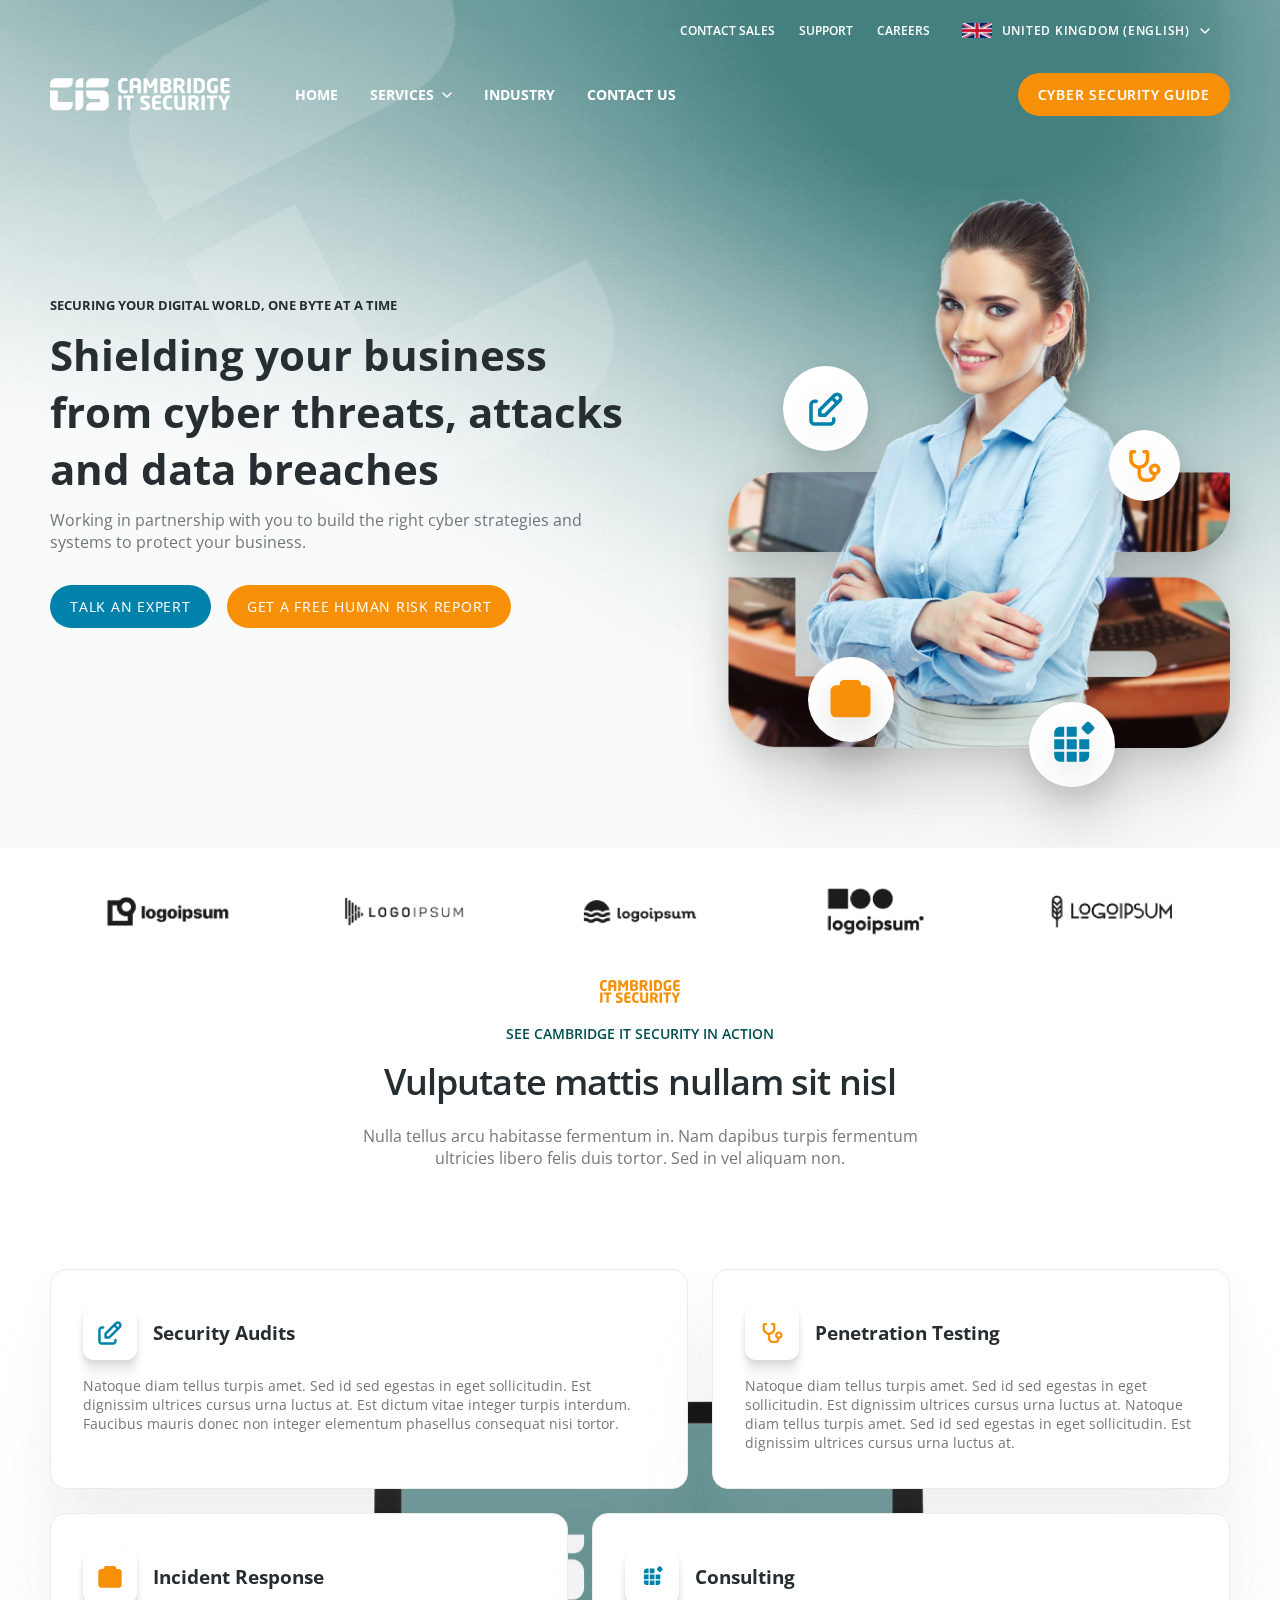
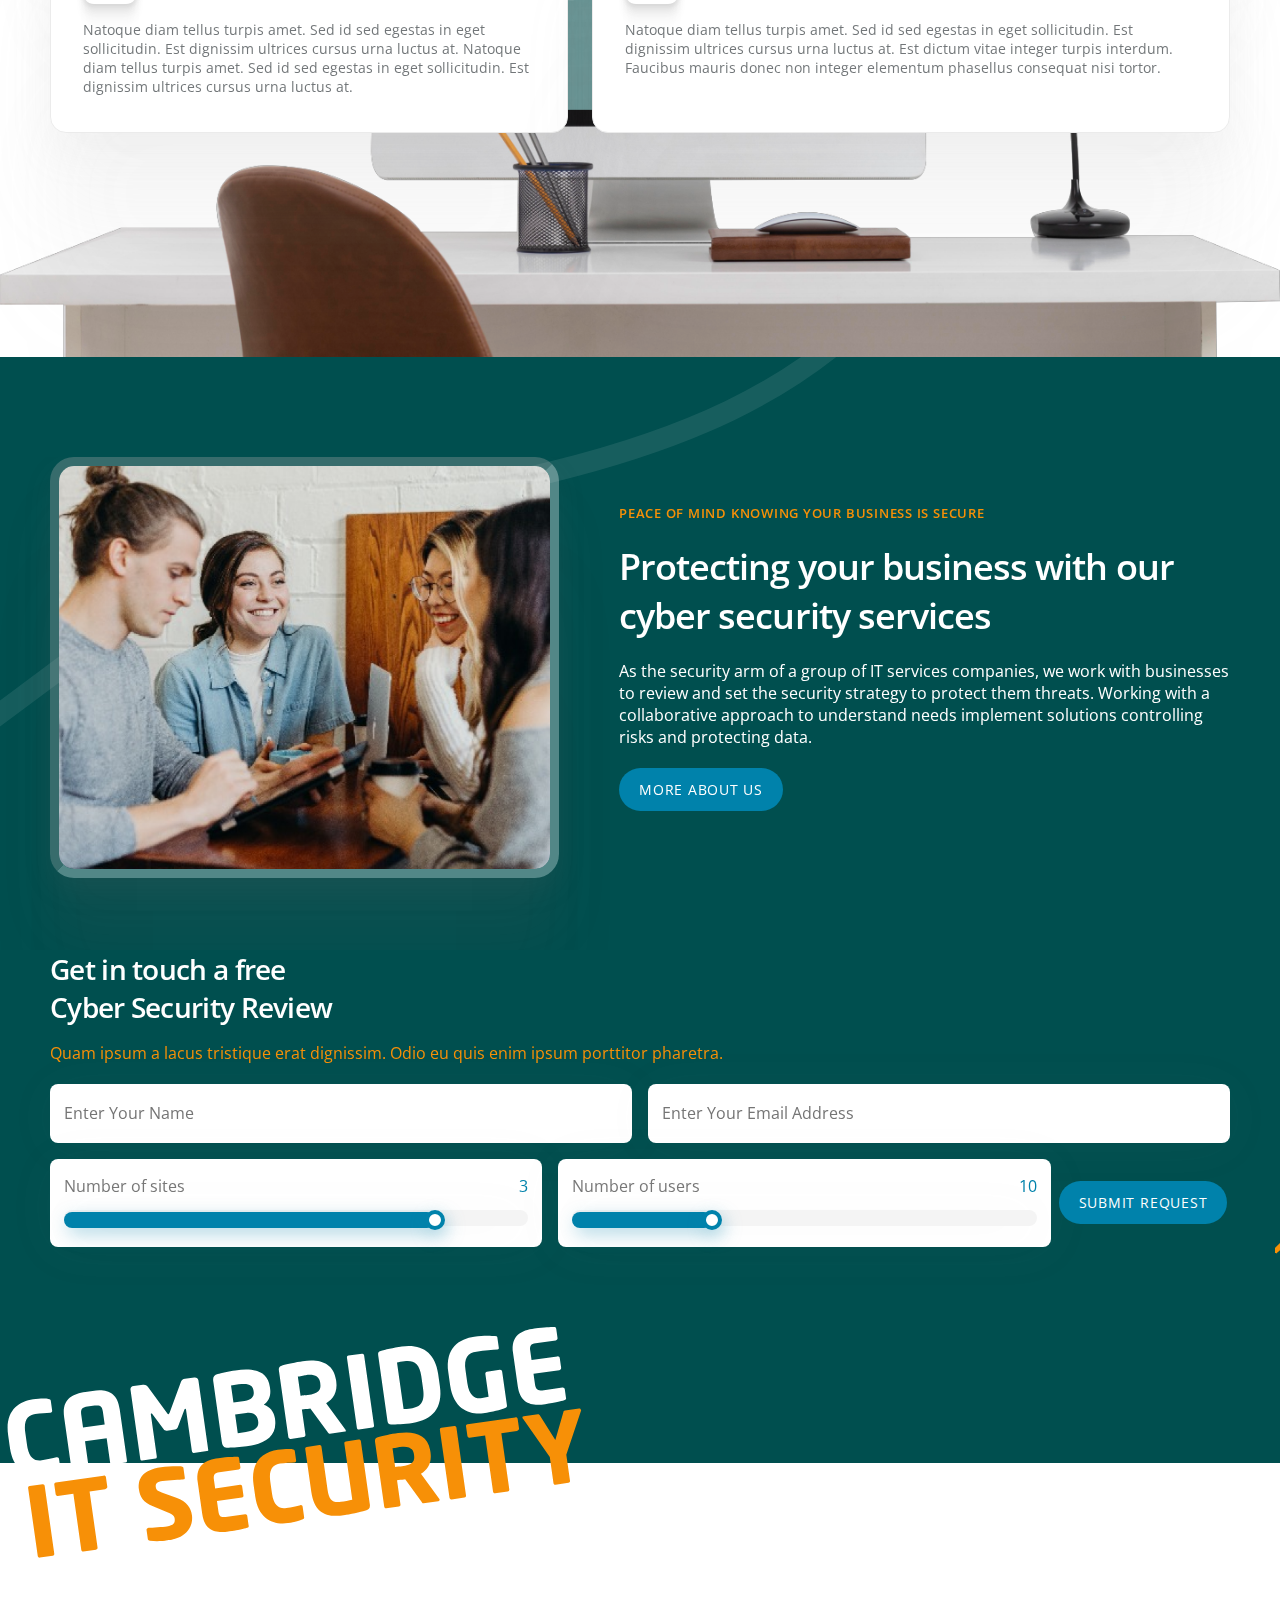
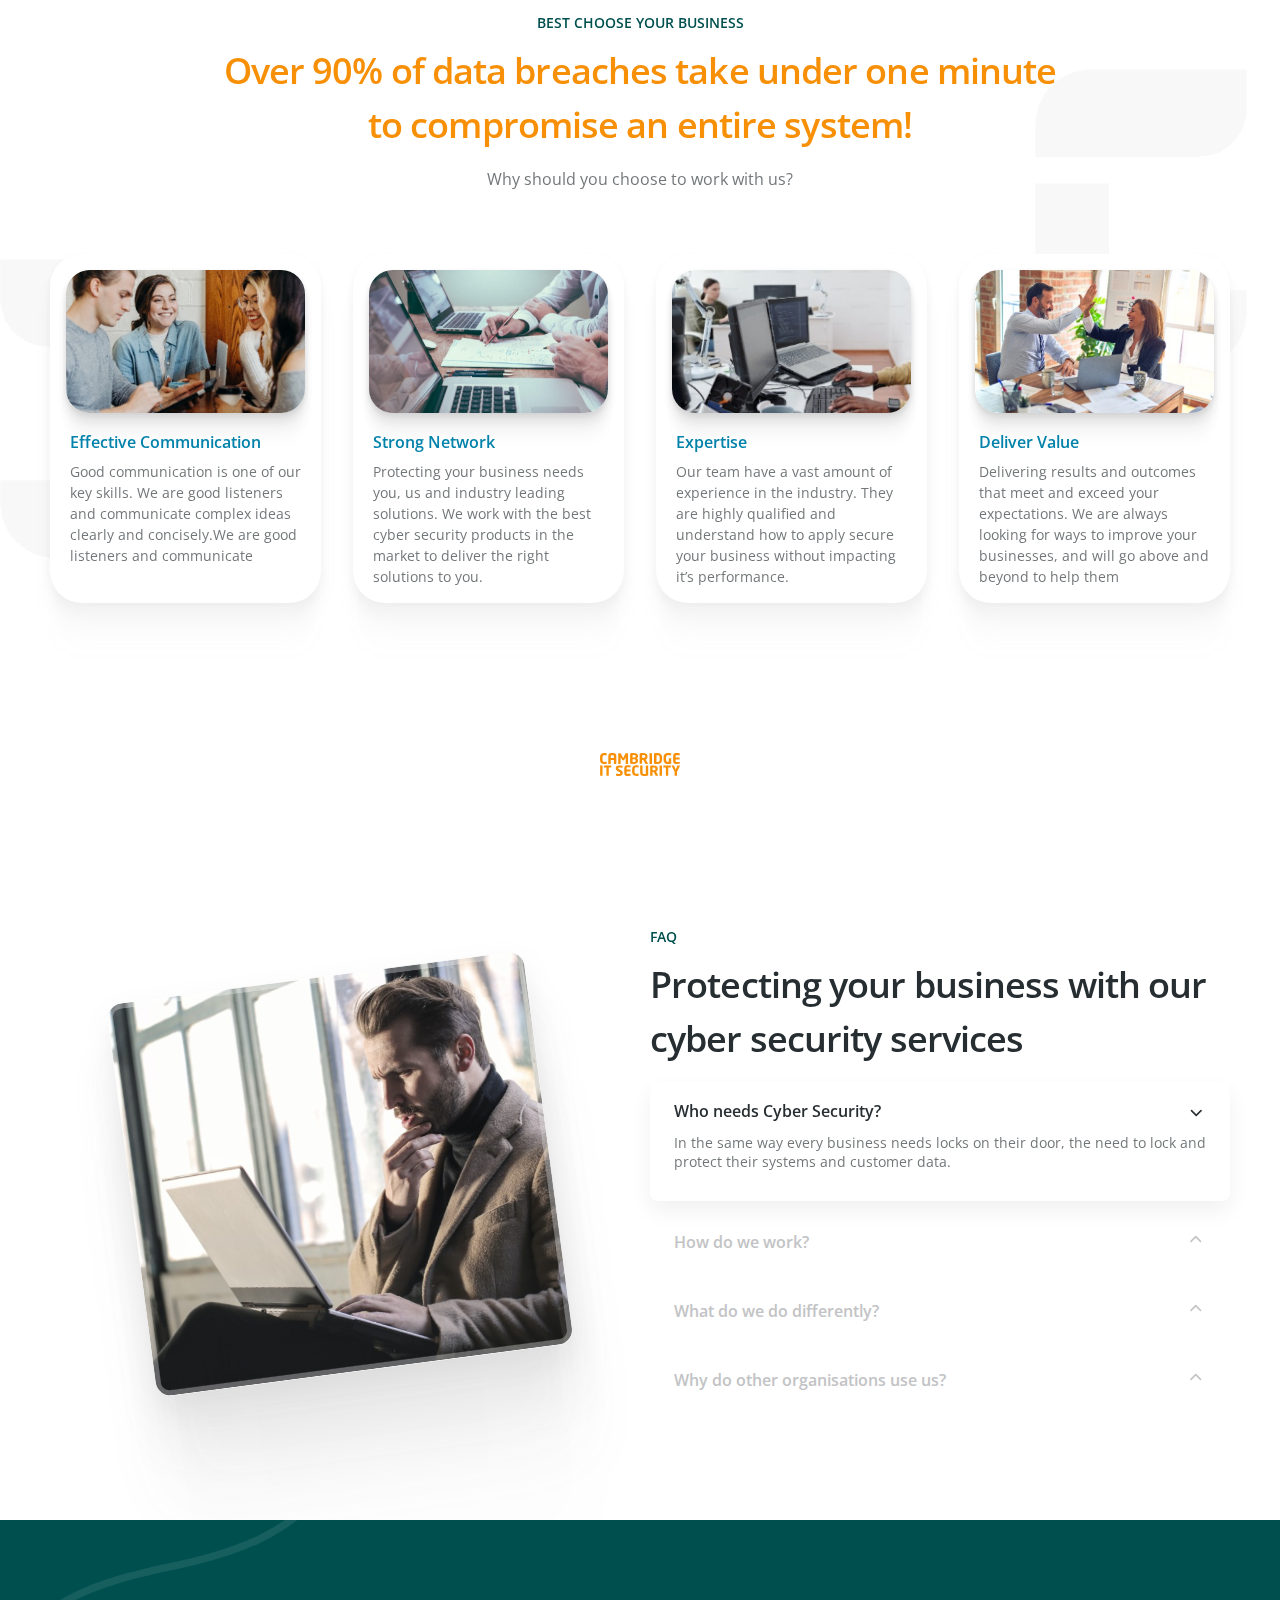
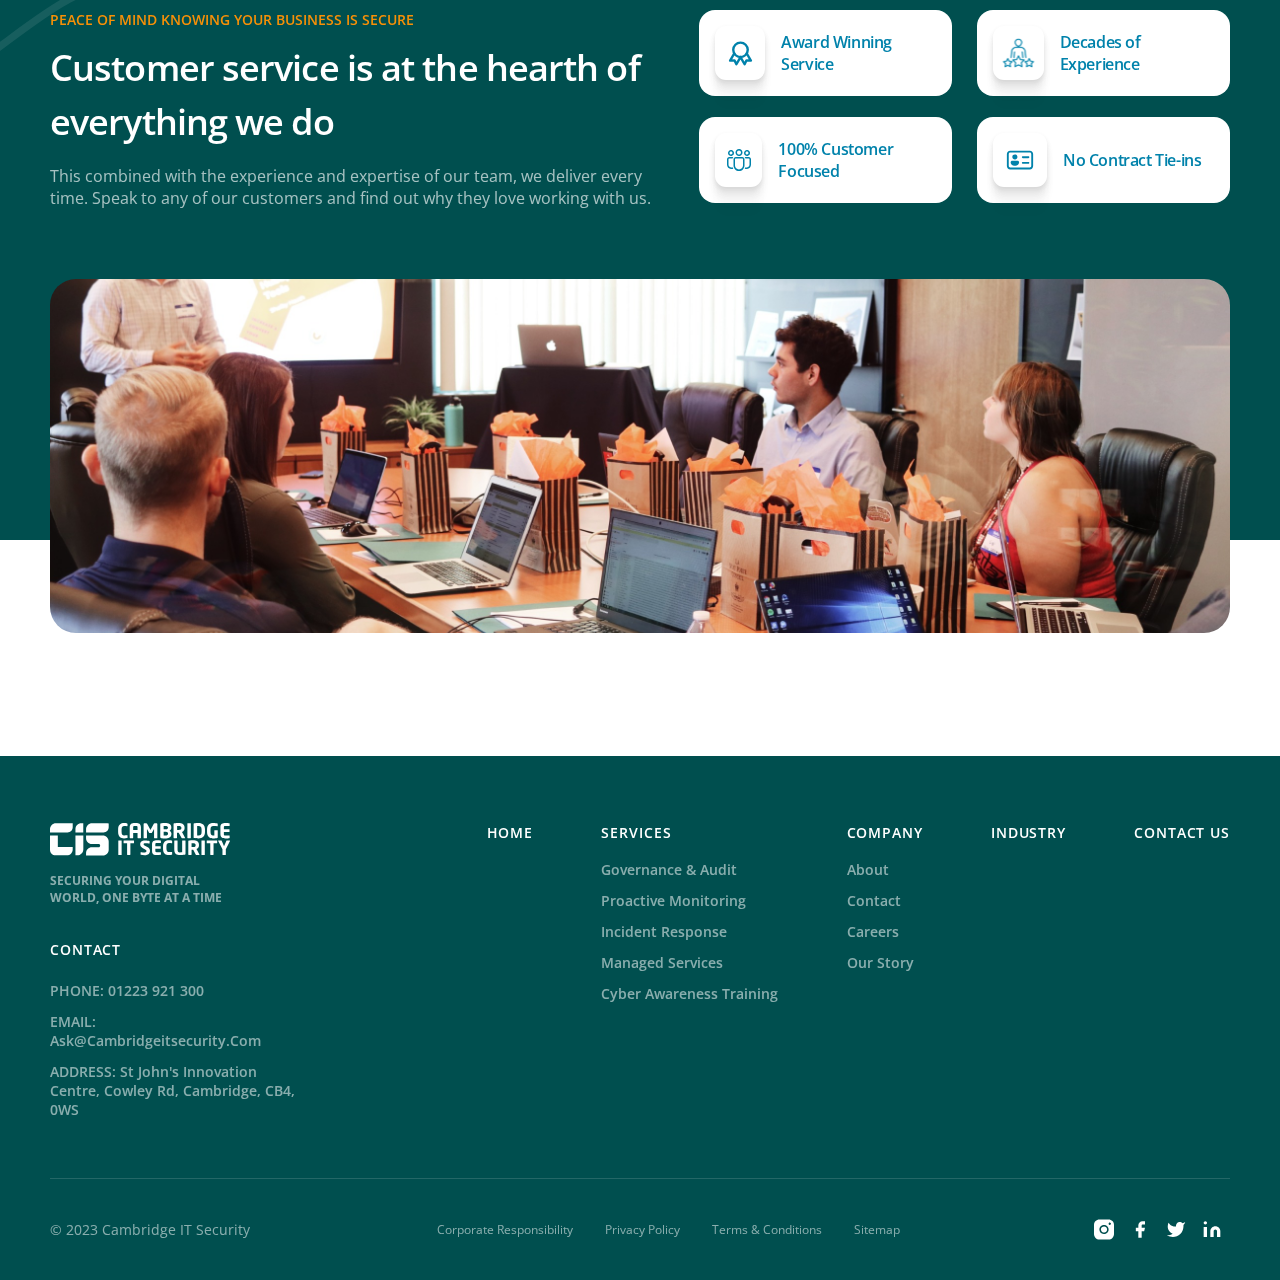
==== commit becbebc9: "#" ====
--- a/index.html
+++ b/index.html
@@ -85,11 +85,84 @@
                                     <use xlink:href="#arrow_bottom"></use>
                                 </svg>
                             </div>
-                            <div class="mega_menu">
-                                
-                            </div>
                         </a>
-                        <div class="dropdown"></div>
+                        <div class="mega_menu">
+                            <div class="col">
+                                <div class="menu">
+                                    <h5>SERVICES BY NEED</h5>
+                                    <ul class="menu_links">
+                                        <li class="active">
+                                            <a href="">
+                                                <div class="icon">
+                                                    <img src="./assets/images/icon1.png" alt="">
+                                                </div>Governance & Audit
+                                            </a>
+                                        </li>
+                                        <li>
+                                            <a href="">
+                                                <div class="icon">
+                                                    <img src="./assets/images/icon2.png" alt="">
+                                                </div>Proactive Monitoring
+                                            </a>
+                                        </li>
+                                        <li>
+                                            <a href="">
+                                                <div class="icon">
+                                                    <img src="./assets/images/icon3.png" alt="">
+                                                </div>ıncident Response
+                                            </a>
+                                        </li>
+                                        <li>
+                                            <a href="">
+                                                <div class="icon">
+                                                    <img src="./assets/images/icon4.png" alt="">
+                                                </div>managed services
+                                            </a>
+                                        </li>
+                                        <li>
+                                            <a href="">
+                                                <div class="icon">
+                                                    <img src="./assets/images/icon5.png" alt="">
+                                                </div>Cyber Awareness Training
+                                            </a>
+                                        </li>
+                                    </ul>
+                                </div>
+                            </div>
+                            <div class="col">
+                                <div class="menu">
+                                    <h5>servıce titles</h5>
+                                    <ul class="menu_links">
+                                        <li class="active">
+                                            <a href="">Cyber Security Audits</a>
+                                        </li>
+                                        <li>
+                                            <a href="">Cloud Security Audit</a>
+                                        </li>
+                                        <li>
+                                            <a href="">Cyber Essential Certifications</a>
+                                        </li>
+                                        <li>
+                                            <a href="">ISO 27001 Certification</a>
+                                        </li>
+                                    </ul>
+                                </div>
+                            </div>
+                            <div class="col">
+                                <div class="promo">
+                                    <h3>At id dictum est quis</h3>
+                                    <div class="image">
+                                        <img src="./assets/images/photo.png" alt="">
+                                    </div>
+                                    <div class="details">
+                                        <h3>Effective Communication</h3>
+                                        <p>Good communication is one of our key skills. We are good listeners and
+                                            communicate complex ideas clearly and concisely.We are good listeners and
+                                            communicate</p>
+                                    </div>
+                                </div>
+                            </div>
+                        </div>
                     </li>
                     <li class="nav_item">
                         <a href="./assets/pages/industry.html" class="nav_link">Industry</a>
@@ -105,57 +178,126 @@
     <div class="mobile_menu">
         <div class="inner">
             <div class="top">
-                <div class="close_btn">
-                    <svg xmlns="http://www.w3.org/2000/svg" width="20" viewBox="0 0 24 24" fill="none">
-                        <g id="Menu / Close_LG">
-                            <path id="Vector" d="M21 21L12 12M12 12L3 3M12 12L21.0001 3M12 12L3 21.0001"
-                                stroke="#000000" stroke-width="2" stroke-linecap="round" stroke-linejoin="round" />
-                        </g>
-                    </svg>
-                </div>
-                <a href="" class="logo">
-                    <img src="./assets/images/logo-dark.svg" alt="">
-                </a>
-            </div>
-            <div class="center">
-                <div class="search_bar">
-                    <form action="">
-                        <div class="form_wrap">
-                            <input type="search" placeholder="Ara..." value="">
-                            <button type="submit">
-                                <svg xmlns="http://www.w3.org/2000/svg" xmlns:xlink="http://www.w3.org/1999/xlink"
-                                    width="20" version="1.1" x="0px" y="0px" viewBox="0 0 512 512" class="">
-                                    <path
-                                        d="M225.474,0C101.151,0,0,101.151,0,225.474c0,124.33,101.151,225.474,225.474,225.474    c124.33,0,225.474-101.144,225.474-225.474C450.948,101.151,349.804,0,225.474,0z M225.474,409.323    c-101.373,0-183.848-82.475-183.848-183.848S124.101,41.626,225.474,41.626s183.848,82.475,183.848,183.848    S326.847,409.323,225.474,409.323z"
-                                        fill="currentColor" />
-                                    <path
-                                        d="M505.902,476.472L386.574,357.144c-8.131-8.131-21.299-8.131-29.43,0c-8.131,8.124-8.131,21.306,0,29.43l119.328,119.328    c4.065,4.065,9.387,6.098,14.715,6.098c5.321,0,10.649-2.033,14.715-6.098C514.033,497.778,514.033,484.596,505.902,476.472z"
-                                        fill="currentColor" />
-                                </svg>
-                            </button>
-                        </div>
-                    </form>
-                </div>
-                <ul class="menu">
-                    <li class="nav_item">
-                        <a href="" class="nav_link">Lorem ipsum</a>
-                    </li>
-                    <li class="nav_item">
-                        <a href="" class="nav_link">Lorem ipsum</a>
-                    </li>
-                    <li class="nav_item">
-                        <a href="" class="nav_link">Lorem ipsum</a>
-                    </li>
-                    <li class="nav_item">
-                        <a href="" class="nav_link">Lorem ipsum</a>
-                    </li>
-                    <li class="nav_item">
-                        <a href="" class="nav_link">Lorem ipsum</a>
-                    </li>
-                    <li class="nav_item">
-                        <a href="" class="nav_link">Lorem ipsum</a>
-                    </li>
-                </ul>
+                <div class="toggle">
+                    <span class="bars">
+                        <span class="bar"></span><span class="bar"></span><span class="bar"></span>
+                    </span>
+                </div>
+                <a href="" class="btn orange">cyber securıty guıde</a>
+            </div>
+            <div class="mega_menu">
+                <div class="col">
+                    <div class="menu">
+                        <h5>SERVICES BY NEED</h5>
+                        <ul class="main_menu menu_links">
+                            <li class="active">
+                                <a href="" class="opened">
+                                    <div class="icon">
+                                        <img src="./assets/images/icon1.png" alt="">
+                                    </div>Governance & Audit
+                                </a>
+                                <ul class="menu_links" style="display: block;">
+                                    <li>
+                                        <a href="">Cyber Security Audits</a>
+                                    </li>
+                                    <li>
+                                        <a href="">Cloud Security Audit</a>
+                                    </li>
+                                    <li>
+                                        <a href="">Cyber Essential Certifications</a>
+                                    </li>
+                                    <li>
+                                        <a href="">ISO 27001 Certification</a>
+                                    </li>
+                                </ul>
+                            </li>
+                            <li>
+                                <a href="">
+                                    <div class="icon">
+                                        <img src="./assets/images/icon2.png" alt="">
+                                    </div>Proactive Monitoring
+                                </a>
+                                <ul class="menu_links dropdown">
+                                    <li>
+                                        <a href="">Cyber Security Audits</a>
+                                    </li>
+                                    <li>
+                                        <a href="">Cloud Security Audit</a>
+                                    </li>
+                                    <li>
+                                        <a href="">Cyber Essential Certifications</a>
+                                    </li>
+                                    <li>
+                                        <a href="">ISO 27001 Certification</a>
+                                    </li>
+                                </ul>
+                            </li>
+                            <li>
+                                <a href="">
+                                    <div class="icon">
+                                        <img src="./assets/images/icon3.png" alt="">
+                                    </div>ıncident Response
+                                </a>
+                                <ul class="menu_links dropdown">
+                                    <li>
+                                        <a href="">Cyber Security Audits</a>
+                                    </li>
+                                    <li>
+                                        <a href="">Cloud Security Audit</a>
+                                    </li>
+                                    <li>
+                                        <a href="">Cyber Essential Certifications</a>
+                                    </li>
+                                    <li>
+                                        <a href="">ISO 27001 Certification</a>
+                                    </li>
+                                </ul>
+                            </li>
+                            <li>
+                                <a href="">
+                                    <div class="icon">
+                                        <img src="./assets/images/icon4.png" alt="">
+                                    </div>managed services
+                                </a>
+                                <ul class="menu_links dropdown">
+                                    <li>
+                                        <a href="">Cyber Security Audits</a>
+                                    </li>
+                                    <li>
+                                        <a href="">Cloud Security Audit</a>
+                                    </li>
+                                    <li>
+                                        <a href="">Cyber Essential Certifications</a>
+                                    </li>
+                                    <li>
+                                        <a href="">ISO 27001 Certification</a>
+                                    </li>
+                                </ul>
+                            </li>
+                            <li>
+                                <a href="">
+                                    <div class="icon">
+                                        <img src="./assets/images/icon5.png" alt="">
+                                    </div>Cyber Awareness Training
+                                </a>
+                                <ul class="menu_links dropdown">
+                                    <li>
+                                        <a href="">Cyber Security Audits</a>
+                                    </li>
+                                    <li>
+                                        <a href="">Cloud Security Audit</a>
+                                    </li>
+                                    <li>
+                                        <a href="">Cyber Essential Certifications</a>
+                                    </li>
+                                    <li>
+                                        <a href="">ISO 27001 Certification</a>
+                                    </li>
+                                </ul>
+                            </li>
+                        </ul>
+                    </div>
+                </div>
             </div>
         </div>
     </div>
--- a/assets/scss/main.css
+++ b/assets/scss/main.css
@@ -819,6 +819,8 @@
   align-items: center;
   justify-content: center;
   cursor: pointer;
+  width: 30px;
+  height: 24px;
 }
 .toggle .bars {
   display: flex;
@@ -960,6 +962,7 @@
   background-color: white;
   color: var(--base-color);
   padding: 5px;
+  box-shadow: 0px 11px 25px 0px rgba(92, 92, 92, 0.1), 0px 45px 45px 0px rgba(92, 92, 92, 0.09), 0px 101px 61px 0px rgba(92, 92, 92, 0.05), 0px 180px 72px 0px rgba(92, 92, 92, 0.01), 0px 281px 79px 0px rgba(92, 92, 92, 0);
   border-radius: 10px;
   z-index: 99;
 }
@@ -974,19 +977,20 @@
   left: 0;
   z-index: 98;
   transition: 0.1s;
-  padding: 10px 0;
 }
 .site_header.scroll_down {
   background-color: var(--base-color);
   top: 0;
 }
+.site_header.scroll_down .site_logo {
+  filter: brightness(0) saturate(100%) invert(100%) sepia(5%) saturate(13%) hue-rotate(121deg) brightness(105%) contrast(100%) !important;
+}
 .site_header .wrapper {
   align-items: center;
 }
 .site_header .site_logo {
   display: block;
   width: 180px;
-  transition: 0s;
 }
 .site_header .navbar {
   display: flex;
@@ -997,20 +1001,108 @@
   font-size: 14px;
   font-weight: 700;
   text-transform: uppercase;
-  padding: 16px;
+  padding: 24px 16px;
   display: flex;
   align-items: center;
   gap: 8px;
+}
+.site_header .navbar .nav_link .arrow {
+  transition: 0.15s cubic-bezier(0.25, 0.46, 0.45, 0.94);
 }
 .site_header .navbar .nav_link svg {
   display: block;
+}
+.site_header .navbar .nav_item {
+  position: relative;
+}
+.site_header .navbar .nav_item:hover .mega_menu {
+  opacity: 1;
+  visibility: visible;
+  transform: scale(1) translateX(-50%);
+}
+.site_header .navbar .nav_item:hover .nav_link .arrow {
+  transform: rotate(180deg);
+}
+.site_header .navbar .mega_menu {
+  position: absolute;
+  top: 100%;
+  left: 50%;
+  display: flex;
+  width: 1020px;
+  border-radius: 32px;
+  background: #fff;
+  color: white;
+  box-shadow: 0px 11px 25px 0px rgba(92, 92, 92, 0.1), 0px 45px 45px 0px rgba(92, 92, 92, 0.09), 0px 101px 61px 0px rgba(92, 92, 92, 0.05), 0px 180px 72px 0px rgba(92, 92, 92, 0.01), 0px 281px 79px 0px rgba(92, 92, 92, 0);
+  opacity: 0;
+  z-index: 99;
+  overflow: hidden;
+  visibility: hidden;
+  transform-origin: left top;
+  transform: scale(0.7) translateX(-50%);
+  transition: 0.15s cubic-bezier(0.25, 0.46, 0.45, 0.94);
+}
+.site_header .navbar .mega_menu .col {
+  width: 33.3333%;
+}
+.site_header .navbar .mega_menu .col:first-child {
+  border-right: 1px solid #cacaca;
+}
+.site_header .navbar .mega_menu .col:first-child .menu {
+  padding-left: 48px;
+}
+.site_header .navbar .mega_menu .menu {
+  padding: 48px 56px;
+}
+.site_header .navbar .mega_menu .menu h5 {
+  font-size: 14px;
+  font-weight: 700;
+  letter-spacing: 1.12px;
+  text-transform: uppercase;
+  color: var(--orange-light);
+  margin-bottom: 14px;
+}
+.site_header .navbar .mega_menu .menu ul a {
+  font-size: 16px;
+  font-weight: 600;
+  padding: 12px 0;
+  display: flex;
+  align-items: center;
+  gap: 8px;
+  color: #272e32;
+  opacity: 0.5;
+}
+.site_header .navbar .mega_menu .menu ul a .icon {
+  width: 28px;
+}
+.site_header .navbar .mega_menu .menu ul li.active a {
+  color: #0082ab;
+  font-weight: 700;
+}
+.site_header .navbar .mega_menu .menu ul li.active .icon {
+  filter: brightness(0) saturate(100%) invert(25%) sepia(83%) saturate(2052%) hue-rotate(173deg) brightness(102%) contrast(101%);
+}
+.site_header .navbar .mega_menu .promo {
+  background-color: var(--orange-light);
+  padding: 42px 24px 20px;
+}
+.site_header .navbar .mega_menu .promo > * {
+  margin-bottom: 30px;
+}
+.site_header .navbar .mega_menu .promo .image img {
+  border-radius: 14px;
+}
+.site_header .navbar .mega_menu .promo .details h3 {
+  margin-bottom: 8px;
+}
+.site_header .navbar .mega_menu .promo .details p {
+  font-weight: 400;
 }
 .site_header .guide_btn {
   margin-left: auto;
   font-weight: 600;
 }
 .site_header .toggle {
-  color: white;
+  color: currentColor;
 }
 
 .mobile_menu {
@@ -1021,7 +1113,7 @@
   width: 100%;
   z-index: 9999;
   background-color: rgba(0, 0, 0, 0.6);
-  transition: all 0.35s;
+  transition: 0.15s cubic-bezier(0.25, 0.46, 0.45, 0.94);
   opacity: 0;
   visibility: hidden;
 }
@@ -1029,21 +1121,16 @@
   opacity: 1;
   visibility: visible;
 }
-.mobile_menu.opened .inner {
-  transform: translateX(0%);
-}
 .mobile_menu .inner {
-  width: 300px;
-  max-width: 82%;
+  width: 100%;
   height: 100%;
   background-color: white;
-  transform: translateX(-100%);
-  transition: all 0.35s;
 }
 .mobile_menu .top {
-  position: relative;
-  text-align: center;
-  padding: 10px;
+  display: flex;
+  align-items: center;
+  justify-content: space-between;
+  padding: 13px 16px;
 }
 .mobile_menu .top .close_btn {
   position: absolute;
@@ -1057,108 +1144,87 @@
 .mobile_menu .top .logo img {
   width: 100%;
 }
-.mobile_menu .search_bar {
-  position: relative;
-  margin: 0 10px;
-}
-.mobile_menu .search_bar .form_wrap {
-  display: flex;
-  align-items: center;
-}
-.mobile_menu .search_bar button {
-  color: currentColor;
-  position: absolute;
-  right: 12px;
-}
-.mobile_menu .search_bar svg {
-  width: 20px;
-  height: auto;
-  display: block;
-}
-.mobile_menu .search_bar svg path {
-  fill: currentColor;
-}
-.mobile_menu .search_bar input {
-  width: 100%;
-  height: 40px;
-  padding: 12px;
-  font-size: 15px;
-  border-radius: 4px;
-  font-family: Gotham;
-  border: 1px solid var(--base-color);
-}
-.mobile_menu .menu {
-  font-size: 19px;
-  font-weight: 600;
-  position: relative;
-  overflow: hidden;
-}
-.mobile_menu .menu .nav_link {
-  font-size: 17px;
-  font-weight: 500;
-  padding: 10px 15px;
-  font-family: Gotham;
-}
-.mobile_menu .menu .nav_link .arrow_right {
-  width: 19px;
-  height: 27px;
+.mobile_menu .mega_menu .menu {
+  padding: 24px 16px;
+}
+.mobile_menu .mega_menu .menu h5 {
+  font-size: 14px;
+  font-weight: 700;
+  letter-spacing: 1.12px;
+  text-transform: uppercase;
+  color: var(--orange-light);
+  margin-bottom: 14px;
+}
+.mobile_menu .mega_menu .menu .main_menu > li > a::after {
+  content: "";
+  background-image: url("data:image/svg+xml,%3Csvg width='12' height='8' viewBox='0 0 12 8' fill='none' xmlns='http://www.w3.org/2000/svg'%3E%3Cpath d='M1 1.5L6 6.5L11 1.5' stroke='%23272E32' stroke-width='1.5' stroke-linecap='round' stroke-linejoin='round'/%3E%3C/svg%3E%0A");
+  background-size: contain;
+  background-position: center;
+  width: 12px;
+  height: 8px;
+  margin-left: auto;
+  transition: 0.15s cubic-bezier(0.25, 0.46, 0.45, 0.94);
+}
+.mobile_menu .mega_menu .menu .main_menu > li > a.opened::after {
   transform: rotate(180deg);
 }
-.mobile_menu .menu .dropdown .nav_link {
-  display: flex;
-  align-items: center;
-  justify-content: space-between;
-}
-.mobile_menu .menu .dropdown_menu {
-  position: absolute;
-  left: 0;
-  top: 0;
-  z-index: 3;
-  background-color: white;
-  width: 100%;
-  height: 100%;
-  transform: translateX(120%);
-  transition: all 0.35s;
-}
-.mobile_menu .menu .dropdown_menu a {
-  display: block;
-  padding: 10px 15px;
-  color: var(--text-color);
-}
-.mobile_menu .menu .dropdown_menu.opened {
-  transform: translateX(0%);
-}
-.mobile_menu .menu .back_btn {
-  display: flex;
-  align-items: center;
-  gap: 6px;
-  cursor: pointer;
-  padding: 10px;
+.mobile_menu .mega_menu .menu .main_menu > li.active > a {
+  color: var(--blue);
+  font-weight: 700;
+}
+.mobile_menu .mega_menu .menu .main_menu > li.active > a::after {
+  filter: brightness(0) saturate(100%) invert(25%) sepia(83%) saturate(2052%) hue-rotate(173deg) brightness(102%) contrast(101%);
+}
+.mobile_menu .mega_menu .menu .main_menu > li.active .icon {
+  filter: brightness(0) saturate(100%) invert(25%) sepia(83%) saturate(2052%) hue-rotate(173deg) brightness(102%) contrast(101%);
+}
+.mobile_menu .mega_menu .menu .dropdown {
+  display: none;
+}
+.mobile_menu .mega_menu .menu .menu_links li > a {
   font-size: 16px;
-}
-.mobile_menu .menu .back_btn img {
-  width: 24px;
-  height: 24px;
-}
-.mobile_menu .menu a {
-  display: block;
-  color: currentColor;
-}
-.mobile_menu .action_list {
-  padding: 15px;
-  display: flex;
-  flex-wrap: wrap;
-  gap: 7px;
-}
-.mobile_menu .action_list .action_item {
-  width: 100%;
+  font-weight: 700;
+  padding: 12px 0;
+  display: flex;
+  align-items: center;
+  gap: 8px;
+  color: #272e32;
+}
+.mobile_menu .mega_menu .menu .menu_links li > a .icon {
+  width: 28px;
+}
+.mobile_menu .mega_menu .menu .menu_links li:not(.active) > a {
+  opacity: 0.5;
+}
+.mobile_menu .mega_menu ul li > ul {
+  padding-left: 35px;
+}
+.mobile_menu .mega_menu ul li > ul a {
+  color: #272e32 !important;
+  opacity: 0.5 !important;
+}
+.mobile_menu .mega_menu .promo {
+  background-color: var(--orange-light);
+  padding: 42px 24px 20px;
+}
+.mobile_menu .mega_menu .promo > * {
+  margin-bottom: 30px;
+}
+.mobile_menu .mega_menu .promo .image img {
+  border-radius: 14px;
+}
+.mobile_menu .mega_menu .promo .details h3 {
+  margin-bottom: 8px;
+}
+.mobile_menu .mega_menu .promo .details p {
+  font-weight: 400;
 }
 
 .light .site_header {
   color: white;
 }
 .light .site_header .site_logo {
-  filter: brightness(0) saturate(100%) invert(26%) sepia(19%) saturate(3004%) hue-rotate(140deg) brightness(88%) contrast(101%);
+  filter: brightness(0) saturate(100%) invert(100%) sepia(5%) saturate(13%) hue-rotate(121deg) brightness(105%) contrast(100%);
 }
 .light .top_header {
   color: white;
@@ -1172,9 +1238,6 @@
 }
 .dark .site_header.scroll_down {
   color: white;
-}
-.dark .site_header.scroll_down .site_logo {
-  filter: brightness(0) saturate(100%) invert(93%) sepia(0%) saturate(7500%) hue-rotate(118deg) brightness(107%) contrast(110%);
 }
 .dark .top_header {
   color: #005252;
@@ -1186,6 +1249,12 @@
   }
   .site_header .toggle {
     display: none;
+  }
+}
+@media (max-width: 1500px) {
+  .site_header .navbar .mega_menu {
+    left: 0;
+    transform: translateX(-30%) !important;
   }
 }
 @media (max-width: 992px) {
@@ -1891,6 +1960,9 @@
 .reviewRequest .content > * {
   margin-bottom: 20px;
 }
+.reviewRequest .content > *:not(h5) {
+  color: white;
+}
 .reviewRequest .image {
   box-shadow: 0px 13px 29px 0px rgba(105, 105, 105, 0.1), 0px 53px 53px 0px rgba(105, 105, 105, 0.09), 0px 120px 72px 0px rgba(105, 105, 105, 0.05), 0px 214px 86px 0px rgba(105, 105, 105, 0.01), 0px 334px 94px 0px rgba(105, 105, 105, 0);
   border-radius: 24px;
@@ -1930,76 +2002,80 @@
   font-weight: 400;
   opacity: 0.65;
 }
-.form_wrap input {
+.form_wrap input,
+.form_wrap textarea {
   width: 100%;
   height: 59px;
   background-color: white;
   border-radius: 8px;
-  padding: 0 14px;
+  padding: 14px;
   border: unset;
   box-shadow: 0px 4px 49px 0px rgba(140, 140, 140, 0.05);
 }
+.form_wrap textarea {
+  height: 216px;
+}
 
 @media (max-width: 992px) {
-  .getInTouch {
+  .reviewRequest {
     padding: 20px 0 0;
   }
-  .getInTouch .hideText {
+  .reviewRequest .hideText {
     display: block;
   }
-  .getInTouch .hideText p {
+  .reviewRequest .hideText p {
     font-size: 14px;
     font-weight: 400;
     opacity: 0.65;
     line-height: 2;
     margin: 24px 0;
   }
-  .getInTouch .title {
+  .reviewRequest .title {
     text-align: center;
   }
-  .getInTouch .title h2 {
+  .reviewRequest .title h2 {
     margin: 0 auto 16px;
   }
-  .getInTouch .title p {
+  .reviewRequest .title p {
     color: var(--dark-black);
   }
-  .getInTouch .content {
+  .reviewRequest .content {
     padding-left: 0;
     margin-top: 24px;
     text-align: center;
     color: var(--dark-black);
   }
-  .getInTouch .content > * {
+  .reviewRequest .content > * {
     margin-bottom: 12px;
   }
-  .getInTouch .content h5 {
+  .reviewRequest .content h5 {
     color: var(--orange-light);
   }
-  .getInTouch .content h1 {
+  .reviewRequest .content h1 {
     font-size: 24px;
     letter-spacing: -0.6px;
   }
-  .getInTouch .content p {
+  .reviewRequest .content p {
     line-height: 1.5;
     margin-bottom: 24px;
   }
-  .getInTouch .wrapper .col {
+  .reviewRequest .wrapper .col {
     width: 100%;
   }
-  .getInTouch .review {
+  .reviewRequest .review {
     padding-bottom: 128px;
   }
-  .getInTouch .review .form_wrap {
+  .reviewRequest .review .form_wrap {
     flex-wrap: wrap;
     justify-content: center;
     text-align: center;
     margin-bottom: 0;
   }
-  .getInTouch .review .form_wrap .form_element {
+  .reviewRequest .review .form_wrap .form_element {
     width: 100% !important;
     margin-bottom: 16px;
   }
-  .getInTouch .review .form_wrap .button::after {
+  .reviewRequest .review .form_wrap .button::after {
     top: -30px;
     right: -156px;
     bottom: 0;
@@ -2189,25 +2265,285 @@
     border-radius: 16px;
   }
 }
-.getInTouch .col {
+.get_in_touch {
+  padding: 120px 0;
+}
+.get_in_touch .col {
   width: 50%;
 }
-.getInTouch .sec_title {
+.get_in_touch .sec_title {
   text-align: left;
-}
-.getInTouch .sec_title h1 {
+  margin-bottom: 32px;
+}
+.get_in_touch .sec_title h5 {
+  color: var(--green);
+}
+.get_in_touch .sec_title h1 {
   font-size: 42px;
   font-weight: 700;
 }
-.getInTouch .sec_title p {
+.get_in_touch .sec_title p {
   line-height: 2;
 }
-.getInTouch .wrapper {
-  align-items: center;
+.get_in_touch .content {
+  padding-right: 72px;
+}
+.get_in_touch .image img {
+  width: 550px;
+}
+.get_in_touch .wrapper {
+  align-items: center;
+}
+.get_in_touch .address_items .item {
+  display: flex;
+  margin-bottom: 16px;
+  gap: 16px;
+  padding: 16px;
+  padding-bottom: 27px;
+  border-radius: 16px;
+  border: 1px solid #ebebeb;
+  background-color: white;
+  transition: 0.1s;
+  position: relative;
+  box-shadow: 0px 19px 42px 0px rgba(184, 184, 184, 0.1), 0px 76px 76px 0px rgba(184, 184, 184, 0.09), 0px 171px 102px 0px rgba(184, 184, 184, 0.05), 0px 304px 121px 0px rgba(184, 184, 184, 0.01), 0px 474px 133px 0px rgba(184, 184, 184, 0);
+}
+.get_in_touch .address_items .item .icon {
+  width: 40px;
+  height: 40px;
+  flex-shrink: 0;
+  border-radius: 8.148px;
+  display: flex;
+  align-items: center;
+  justify-content: center;
+  box-shadow: 0px 1.48148px 2.96296px 0px rgba(79, 79, 79, 0.1), 0px 5.18518px 5.18518px 0px rgba(79, 79, 79, 0.09), 0px 11.11111px 6.66667px 0px rgba(79, 79, 79, 0.05), 0px 20px 8.14815px 0px rgba(79, 79, 79, 0.01), 0px 31.11111px 8.88889px 0px rgba(79, 79, 79, 0);
+}
+.get_in_touch .address_items .item h3 {
+  font-size: 16px;
+  font-weight: 600;
+  color: var(--blue);
+  margin-bottom: 14px;
+  margin-top: 7px;
+}
+.get_in_touch .address_items .item p {
+  font-size: 14px;
+  font-weight: 400;
+  letter-spacing: -0.35px;
+  line-height: 1.4;
+}
+.get_in_touch .address_items .item:hover {
+  transform: scale(1.02);
+  z-index: 1;
+}
+.get_in_touch .address_items .item:nth-child(2) {
+  z-index: 2;
 }
 
 @media (max-width: 992px) {
-  .getInTouch .col {
+  .get_in_touch {
+    padding: 64px 0;
+  }
+  .get_in_touch .sec_title {
+    text-align: center;
+  }
+  .get_in_touch .content {
+    padding-right: 0;
+  }
+  .get_in_touch .image {
+    margin-top: 27px;
+  }
+  .get_in_touch .col {
     width: 100%;
   }
+}
+.speak_with_sales {
+  background-color: var(--green);
+  color: white;
+  padding: 63px 0;
+  position: relative;
+}
+.speak_with_sales .sec_title {
+  margin-bottom: 56px;
+}
+.speak_with_sales .sec_title h5 {
+  color: white;
+}
+.speak_with_sales .bg_shapes {
+  position: absolute;
+  left: 0;
+  top: 0;
+  width: 100%;
+  height: 100%;
+  overflow: hidden;
+}
+.speak_with_sales .bg_shapes::after, .speak_with_sales .bg_shapes::before {
+  content: "";
+  background-image: url(../images/shape1.png);
+  background-size: contain;
+  background-repeat: no-repeat;
+  aspect-ratio: 23/33;
+  width: 232px;
+  display: block;
+  position: absolute;
+}
+.speak_with_sales .bg_shapes::after {
+  right: -36px;
+  top: -30px;
+}
+.speak_with_sales .bg_shapes::before {
+  left: -70px;
+  bottom: -50px;
+  transform: rotateY(180deg);
+}
+.speak_with_sales .form_wrap .form_element {
+  margin-bottom: 16px;
+}
+.speak_with_sales .form_wrap .form_element p {
+  font-size: 14px;
+  font-weight: 400;
+  line-height: 2;
+  margin: 30px 0;
+}
+.speak_with_sales .form_wrap .form_element.last {
+  margin-right: auto;
+  margin-top: -180px;
+}
+.speak_with_sales .form_wrap .w_5 {
+  width: 50%;
+}
+.speak_with_sales .form_wrap .button {
+  position: relative;
+  width: -moz-fit-content;
+  width: fit-content;
+  display: inline-block;
+}
+.speak_with_sales .form_wrap .button::after {
+  content: "";
+  top: 14px;
+  right: 20px;
+  position: absolute;
+  width: 380px;
+  aspect-ratio: 38/25;
+  background-repeat: no-repeat;
+  background-size: contain;
+  background-image: url("data:image/svg+xml,%3Csvg width='385' height='248' viewBox='0 0 385 248' fill='none' xmlns='http://www.w3.org/2000/svg'%3E%3Cg clip-path='url(%23clip0_117_3998)'%3E%3Cpath d='M100.384 205.164C82.8837 196.436 67.0277 184.435 54.2769 169.561C42.3636 155.677 33.1604 139.373 27.0838 122.132C20.946 104.714 17.8422 86.262 18.1912 67.7552C18.5485 49.6698 22.2041 31.4252 29.7478 14.9471C31.5979 10.9017 33.5458 6.91111 35.731 3.03538C36.3827 1.90159 37.588 1.19698 38.9032 1.7463C40.0198 2.20676 40.8261 3.76138 40.1922 4.91852C31.7571 20.3351 26.92 37.6486 25.3203 55.1101C23.7179 72.5924 25.4086 90.4401 29.977 107.486C34.4618 124.205 42.1478 140.543 52.2772 154.572C63.0456 169.504 76.3039 181.608 92.2733 191.124C92.4691 191.233 92.665 191.343 92.8582 191.473C92.8582 191.473 92.8582 191.473 92.8788 191.476L92.9408 191.484L92.9381 191.504C92.9381 191.504 92.9588 191.507 92.9794 191.51C92.9794 191.51 93.0001 191.512 93.0208 191.515C93.0208 191.515 93.0414 191.518 93.0801 191.544C93.6083 191.844 94.1366 192.144 94.6648 192.443C95.7214 193.043 96.7806 193.622 97.8425 194.181C99.9277 195.271 102.018 196.321 104.138 197.311C108.533 199.375 113.021 201.219 117.579 202.842C119.787 203.633 122.042 204.389 124.284 205.08C125.376 205.411 126.467 205.742 127.558 206.073C128.147 206.234 128.733 206.415 129.321 206.576C129.584 206.652 129.827 206.725 130.093 206.781C130.093 206.781 130.134 206.786 130.155 206.789C130.155 206.789 130.134 206.786 130.113 206.784C130.175 206.792 130.255 206.823 130.335 206.855C135.051 208.077 139.811 209.117 144.6 209.929C149.266 210.726 153.959 211.315 158.658 211.695C161.091 211.886 163.53 212.035 165.974 212.143C167.124 212.188 168.274 212.232 169.405 212.253C169.93 212.259 170.475 212.267 171.02 212.275C171.315 212.271 171.63 212.27 171.943 212.29C171.943 212.29 172.258 212.289 172.509 212.3C172.509 212.3 172.509 212.3 172.53 212.303C172.53 212.303 172.55 212.306 172.571 212.308C172.571 212.308 172.591 212.311 172.612 212.314C172.612 212.314 172.695 212.324 172.736 212.33L172.777 212.335C172.945 212.336 173.113 212.337 173.178 212.324C173.473 212.32 173.788 212.319 174.103 212.318C174.631 212.303 175.178 212.29 175.703 212.296C177.011 212.256 178.298 212.213 179.588 212.15C181.956 212.038 184.311 211.861 186.671 211.643C191.457 211.194 196.226 210.554 200.962 209.678C203.373 209.236 205.747 208.746 208.128 208.215C209.253 207.963 210.361 207.687 211.468 207.41C212.055 207.256 212.663 207.104 213.251 206.949C213.404 206.906 213.97 206.749 214.273 206.683C214.273 206.683 214.294 206.686 214.314 206.688C214.356 206.694 214.379 206.676 214.402 206.658C214.402 206.658 214.402 206.658 214.423 206.66C218.957 205.401 223.435 203.925 227.834 202.249C232.321 200.543 236.732 198.617 241.04 196.509C243.24 195.43 245.403 194.303 247.531 193.131C248.459 192.621 249.389 192.091 250.296 191.578C250.296 191.578 250.366 191.525 250.434 191.491C250.434 191.491 250.434 191.491 250.457 191.473C250.457 191.473 250.457 191.473 250.48 191.455C250.527 191.419 250.571 191.404 250.594 191.386C250.594 191.386 250.615 191.389 250.638 191.371C250.776 191.284 250.91 191.217 251.048 191.13C251.618 190.784 252.209 190.441 252.779 190.095C260.792 185.191 268.336 179.534 275.365 173.305C277.099 171.765 278.774 170.197 280.451 168.609C280.882 168.203 281.316 167.776 281.726 167.367C281.752 167.328 281.799 167.293 281.825 167.254C281.825 167.254 281.828 167.233 281.851 167.215C281.851 167.215 281.851 167.215 281.854 167.195C281.854 167.195 281.901 167.159 281.903 167.138C281.903 167.138 281.906 167.117 281.929 167.099C281.955 167.061 281.999 167.045 282.002 167.025C282.101 166.912 282.218 166.822 282.316 166.708C283.163 165.852 283.989 164.993 284.795 164.132C288.032 160.729 291.12 157.181 294.053 153.528C297.01 149.858 299.812 146.084 302.442 142.182C303.741 140.271 305.022 138.337 306.244 136.373C306.831 135.42 307.417 134.467 308.006 133.493C308.274 133.045 308.545 132.576 308.814 132.128C308.814 132.128 308.814 132.128 308.817 132.107C308.817 132.107 308.819 132.086 308.822 132.066C308.822 132.066 308.827 132.024 308.851 132.006C308.853 131.986 308.856 131.965 308.879 131.947C309.07 131.615 309.257 131.303 309.448 130.97C314.128 122.776 318.202 114.23 321.616 105.429C323.323 101.029 324.829 96.5608 326.217 92.035C326.545 90.9642 326.873 89.8934 327.184 88.7992C327.334 88.2935 327.484 87.7877 327.61 87.2999C327.689 87.016 327.768 86.7322 327.85 86.4276C327.852 86.407 327.858 86.3657 327.86 86.345C327.866 86.3037 327.869 86.283 327.874 86.2417C327.874 86.2417 327.877 86.221 327.879 86.2004C327.885 86.159 327.887 86.1384 327.893 86.0971C328.267 84.675 328.618 83.2709 328.971 81.8462C327.638 83.3745 326.289 84.8589 324.899 86.3378C321.168 90.3066 317.264 94.1478 313.235 97.8256C309.471 101.244 305.473 104.358 301.367 107.333C296.683 110.715 291.726 113.768 286.729 116.648C286.659 116.702 286.568 116.753 286.48 116.783C286.48 116.783 286.46 116.781 286.436 116.799C285.418 117.36 284.336 117.765 283.271 118.194C282.207 118.623 281.161 119.075 280.084 119.439C279.426 119.647 278.766 119.877 278.094 120.041C277.856 120.094 277.615 120.168 277.377 120.221C277.289 120.252 277.203 120.262 277.115 120.292C277.048 120.325 276.916 120.371 276.872 120.387C276.279 120.583 275.676 120.861 275.073 120.972C274.535 121.07 273.997 121.168 273.436 121.284C272.616 121.451 271.864 120.281 272.493 119.649C272.833 119.294 273.191 118.962 273.514 118.584C273.912 118.11 274.402 117.733 274.874 117.332C274.97 117.24 275.064 117.168 275.16 117.075C275.16 117.075 275.233 117.001 275.3 116.967C275.3 116.967 275.3 116.967 275.323 116.949C275.373 116.893 275.422 116.836 275.443 116.839C275.539 116.746 275.612 116.672 275.708 116.579C276.193 116.075 276.674 115.612 277.157 115.129C277.326 114.962 277.529 114.694 277.733 114.574C277.83 114.481 277.926 114.389 278.022 114.296C278.118 114.204 278.211 114.132 278.328 114.042C278.73 113.695 279.133 113.348 279.514 112.999C280.319 112.305 281.105 111.588 281.892 110.871C281.939 110.835 281.965 110.796 282.012 110.76C282.653 110.192 283.366 109.718 284.061 109.22C284.805 108.666 285.529 108.108 286.253 107.551C287.724 106.419 289.154 105.281 290.589 104.102C293.435 101.762 296.267 99.3785 299.024 96.9219C300.594 95.5084 302.168 94.0743 303.679 92.6322C303.365 92.9485 303.053 93.2441 302.759 93.5631C305.32 90.9969 308.069 88.6022 310.648 86.0593C317.757 78.8954 324.35 71.1809 330.304 63.0472C331.173 61.8577 332.045 60.6475 332.875 59.4319C333.703 58.2369 334.531 57.042 335.32 55.8211C335.634 55.5048 335.972 55.1705 336.286 54.8542C336.675 54.6107 337.082 54.3905 337.468 54.1676C338.579 53.7029 339.781 53.6701 340.937 53.9887C341.466 54.1205 341.943 54.3297 342.371 54.5954C343.674 55.3954 344.549 56.7488 344.866 58.3448C345.134 59.6823 345.383 60.9963 345.738 62.3032C345.733 62.3445 345.748 62.3885 345.763 62.4325C346.558 65.2043 347.418 67.9634 348.127 70.7451C348.804 73.4594 349.545 76.1611 350.288 78.8421C350.146 78.3194 350.001 77.8173 349.859 77.2946C350.776 80.5864 351.537 83.942 352.368 87.2437C353.034 89.8726 353.747 92.4657 354.437 95.0767C354.468 95.1647 354.477 95.25 354.511 95.3174C355.143 97.5637 355.775 99.81 356.301 102.064C356.802 104.188 357.406 106.325 357.778 108.475C358.501 111.153 359.16 113.844 359.883 116.522C360.235 117.85 360.567 119.175 360.896 120.52C361.213 121.801 361.591 123.09 361.867 124.365C362.072 125.043 362.273 125.763 362.479 126.441C362.535 126.658 362.614 126.858 362.67 127.075C362.664 127.116 362.838 127.559 362.885 127.839C363.02 128.255 363.134 128.669 363.249 129.083C363.513 129.958 363.775 130.854 364.039 131.729C364.095 131.946 364.174 132.145 364.23 132.363C364.257 132.471 364.306 132.583 364.337 132.671C364.364 132.779 364.41 132.911 364.438 133.02C364.463 133.149 364.494 133.237 364.527 133.305C364.527 133.305 364.533 133.263 364.515 133.24C364.517 133.219 364.52 133.199 364.523 133.178C364.517 133.219 364.512 133.261 364.548 133.308C364.576 133.416 364.604 133.525 364.632 133.634C364.705 133.874 364.776 134.136 364.85 134.376C365.373 136.167 366.07 137.918 366.679 139.699C367.272 141.436 367.798 143.206 368.392 144.943C369.059 146.921 369.746 148.901 370.434 150.882C370.679 151.586 370.403 152.411 369.694 152.697C368.937 153.019 368.234 152.612 367.878 151.957C366.331 149.15 364.829 146.328 363.305 143.504C361.779 140.7 360.434 137.794 358.999 134.939C357.582 132.107 356.296 129.229 354.899 126.4C353.503 123.571 352.103 120.763 350.841 117.867C348.335 112.1 345.85 106.334 343.854 100.36C342.822 97.3053 341.921 94.2254 341.021 91.125C340.234 88.4592 339.407 85.7674 338.708 83.0711C337.786 87.4054 336.7 91.7183 335.474 95.971C330.113 114.729 321.42 132.612 310.397 148.701C299.427 164.712 285.792 179.074 270.174 190.593C253.905 202.595 235.658 211.23 216.136 216.422C196.92 221.527 176.745 223.02 156.982 221.184C137.304 219.338 117.843 214.053 100.144 205.237L100.384 205.164Z' fill='%23F79007'/%3E%3C/g%3E%3Cdefs%3E%3CclipPath id='clip0_117_3998'%3E%3Crect width='202.472' height='361.254' fill='white' transform='matrix(-0.12903 0.991641 0.991641 0.12903 26.125 0)'/%3E%3C/clipPath%3E%3C/defs%3E%3C/svg%3E%0A");
+}
+.speak_with_sales > * {
+  position: relative;
+  z-index: 2;
+}
+
+@media (max-width: 768px) {
+  .speak_with_sales .form_wrap .w_5 {
+    width: 100%;
+  }
+  .speak_with_sales .form_wrap .form_element.last {
+    margin-top: 0;
+    text-align: center;
+  }
+  .speak_with_sales .form_wrap .form_element p {
+    margin: 8px 0 28px;
+  }
+}
+.our_offices {
+  background-color: #f9f9f9;
+  padding: 72px 0;
+  margin-bottom: 100px;
+}
+.our_offices .sec_title {
+  margin-bottom: 72px;
+}
+.our_offices .offices_list {
+  display: flex;
+  flex-wrap: wrap;
+  justify-content: center;
+  margin: 0 -12px;
+}
+.our_offices .offices_list .item {
+  width: 33.3333%;
+  padding: 0 12px;
+  text-align: center;
+}
+.our_offices .offices_list .item:not(:last-child) {
+  margin-bottom: 48px;
+}
+.our_offices .offices_list .item .image {
+  margin-bottom: 32px;
+}
+.our_offices .offices_list .item h3 {
+  font-size: 16px;
+  font-weight: 700;
+  color: var(--blue);
+  margin-bottom: 16px;
+}
+.our_offices .offices_list .item p {
+  opacity: 0.65;
+}
+
+.sub_page_hero {
+  margin-top: -128px;
+  padding: 178px 0 78px;
+}
+.sub_page_hero.events {
+  background-color: #fef1ca;
+  background-image: url(../images/bg-shape.svg);
+  background-size: cover;
+  background-repeat: no-repeat;
+}
+.sub_page_hero.events .content h5 {
+  color: var(--green);
+}
+.sub_page_hero.events .content p {
+  opacity: 0.65;
+}
+.sub_page_hero .content {
+  text-align: left;
+  max-width: 100%;
+}
+.sub_page_hero .content > * {
+  margin-bottom: 16px;
+}
+.sub_page_hero .content h5 {
+  font-size: 14px;
+  font-weight: 600;
+}
+.sub_page_hero .content h1 {
+  font-size: 42px;
+  font-weight: 700;
+}
+.sub_page_hero .content p {
+  font-size: 14px;
+  font-weight: 400;
+  line-height: 2;
+}
+.sub_page_hero .col.first {
+  width: 60%;
+  padding-right: 120px;
+}
+.sub_page_hero .col.last {
+  width: 40%;
+}
+.sub_page_hero .wrapper {
+  align-items: center;
+}
+
+@media (max-width: 991px) {
+  .sub_page_hero {
+    padding: 160px 0 57px;
+  }
+  .sub_page_hero .col {
+    width: 100% !important;
+    padding: 0 !important;
+  }
+  .sub_page_hero .col:first-child {
+    margin-bottom: 42px;
+  }
+}
+.upcoming_events {
+  padding: 72px 0 120px;
+}
+.upcoming_events .event_item {
+  padding: 24px 0;
+}
+.upcoming_events .event_item:not(:last-child) {
+  border-bottom: 1px solid #E2E2E2;
 }/*# sourceMappingURL=main.css.map */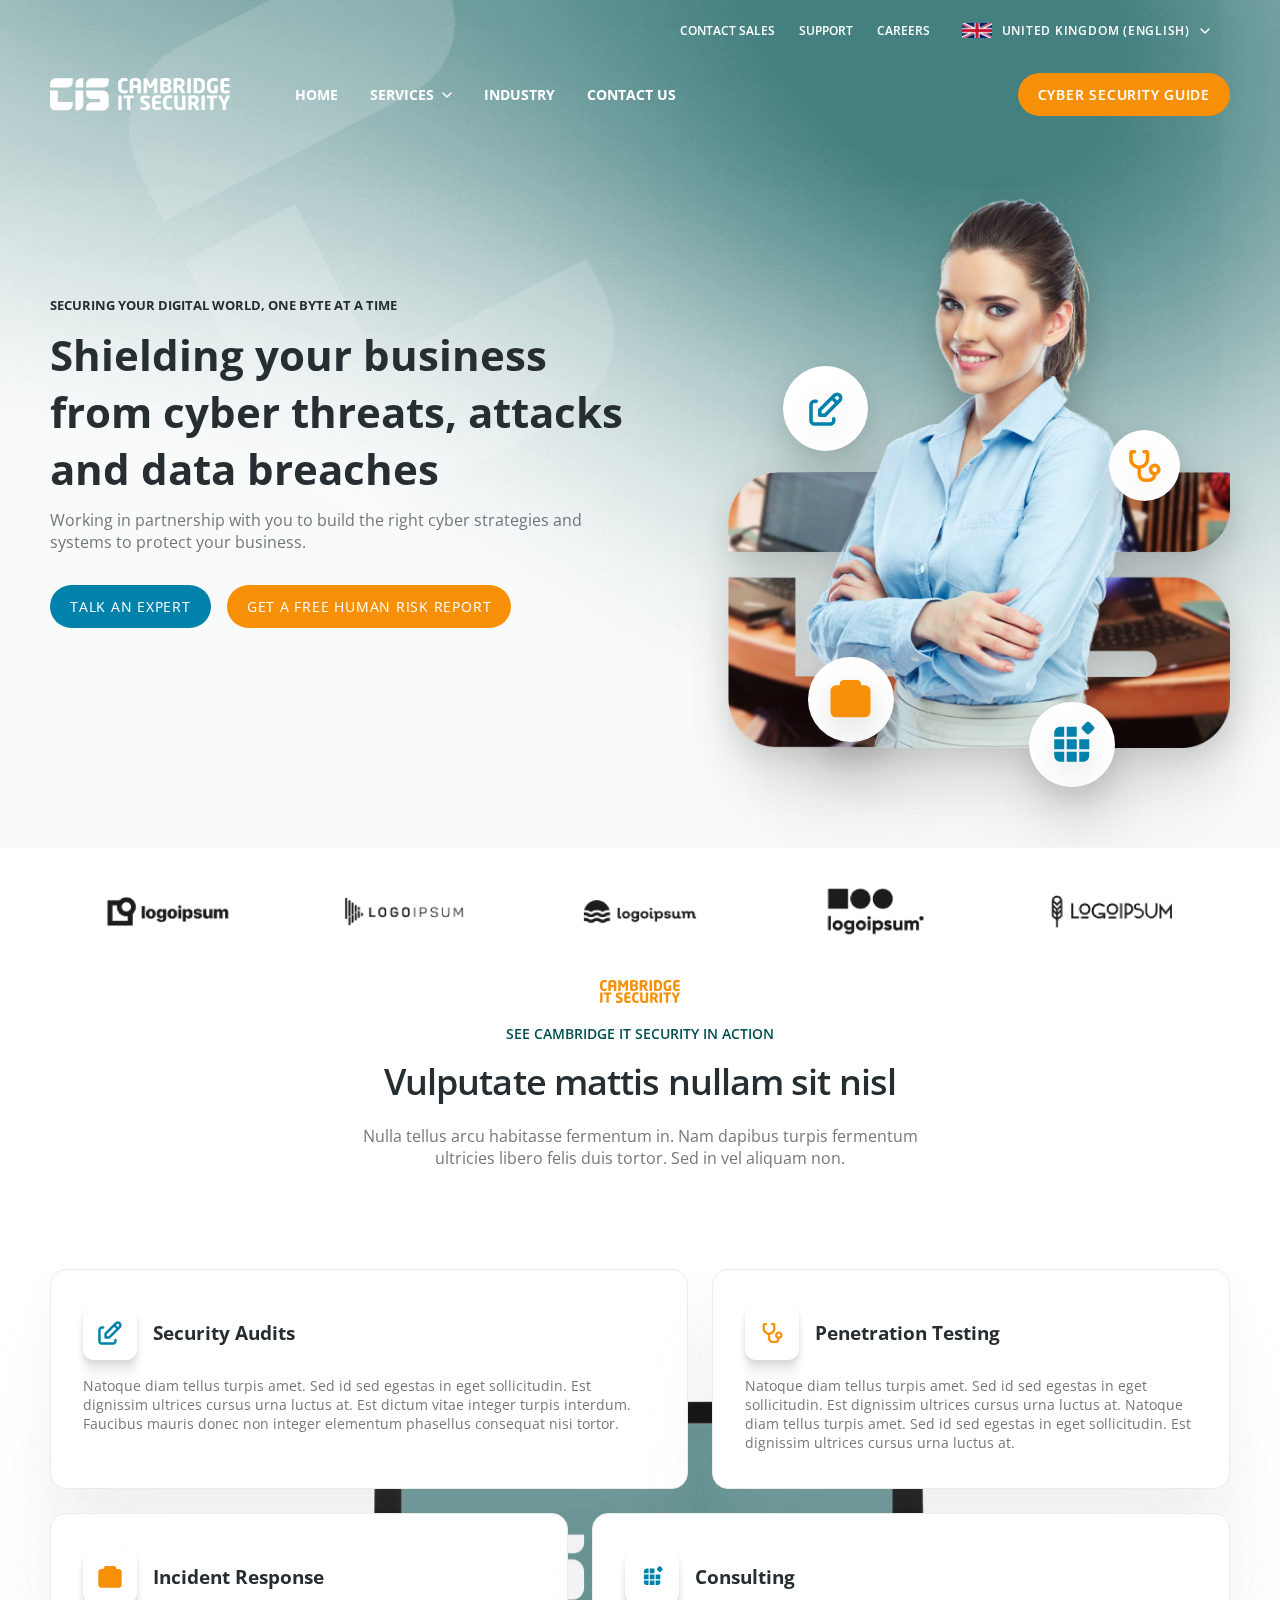
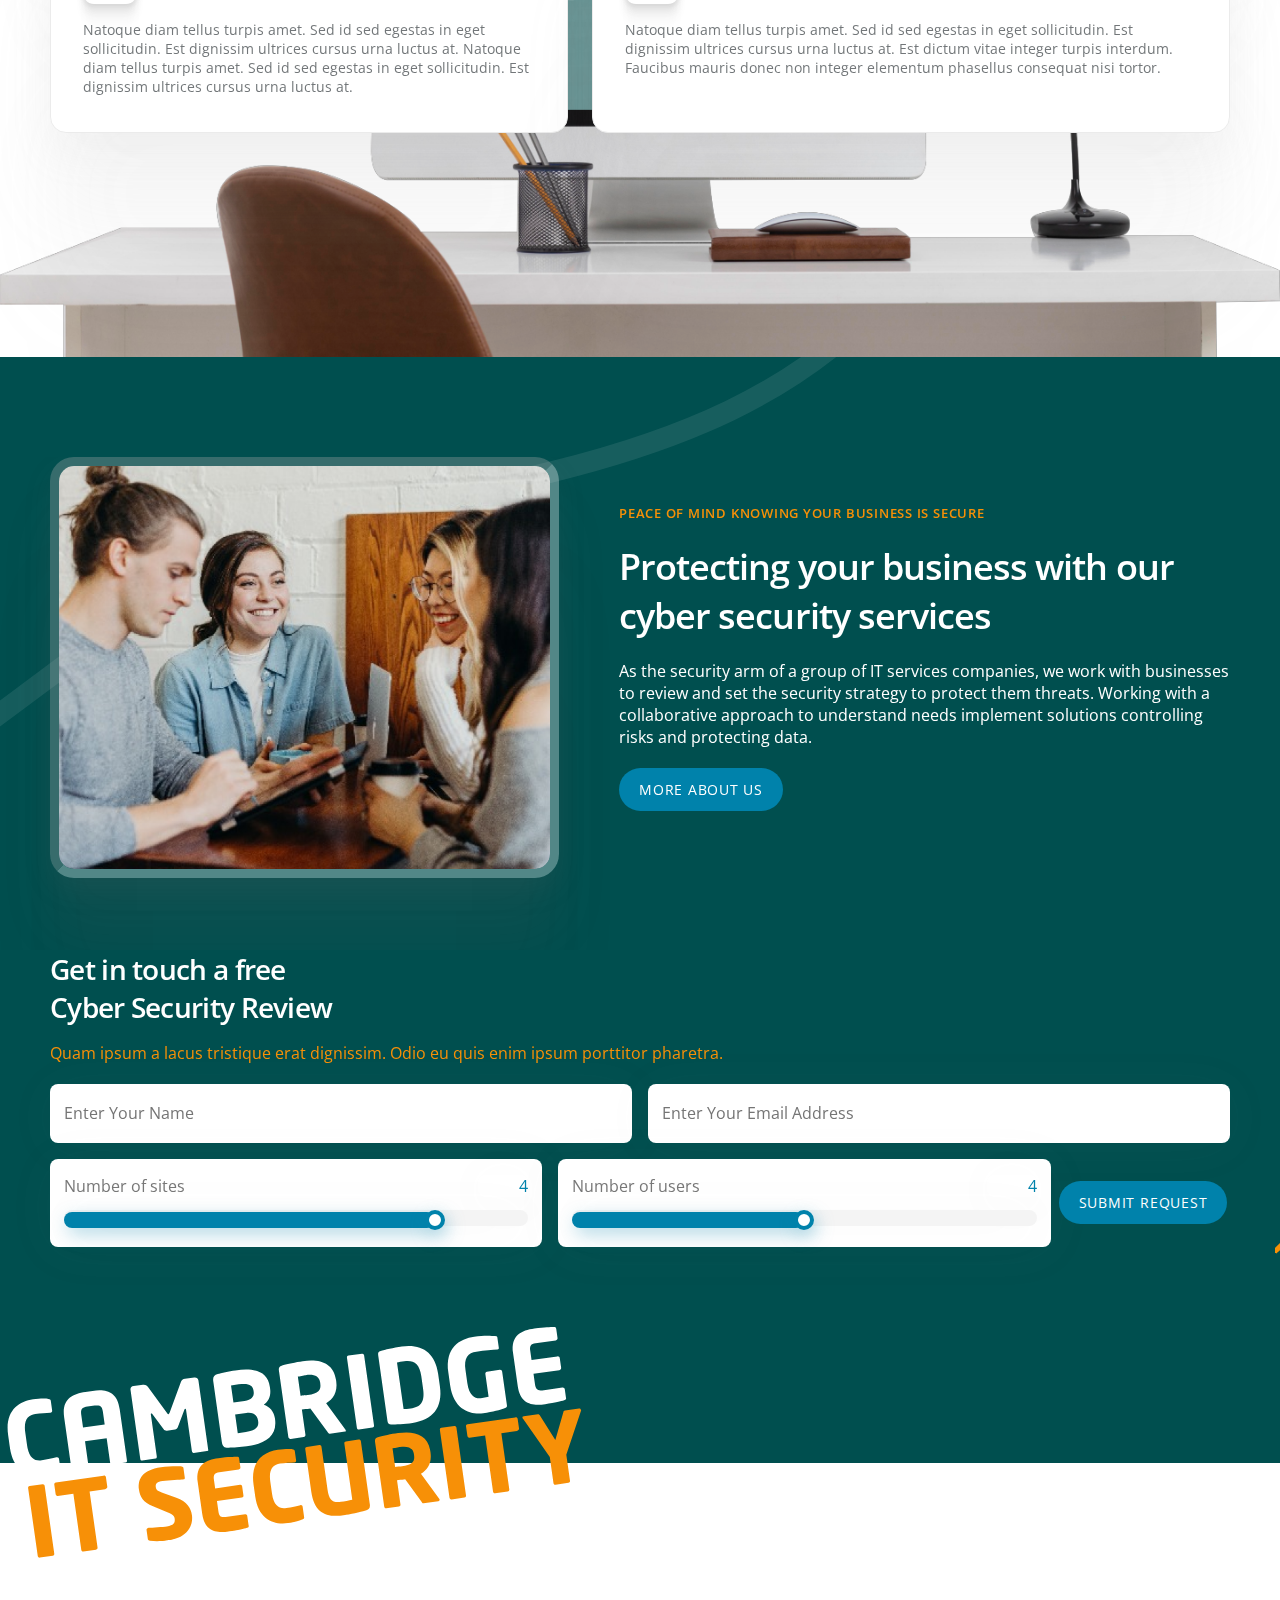
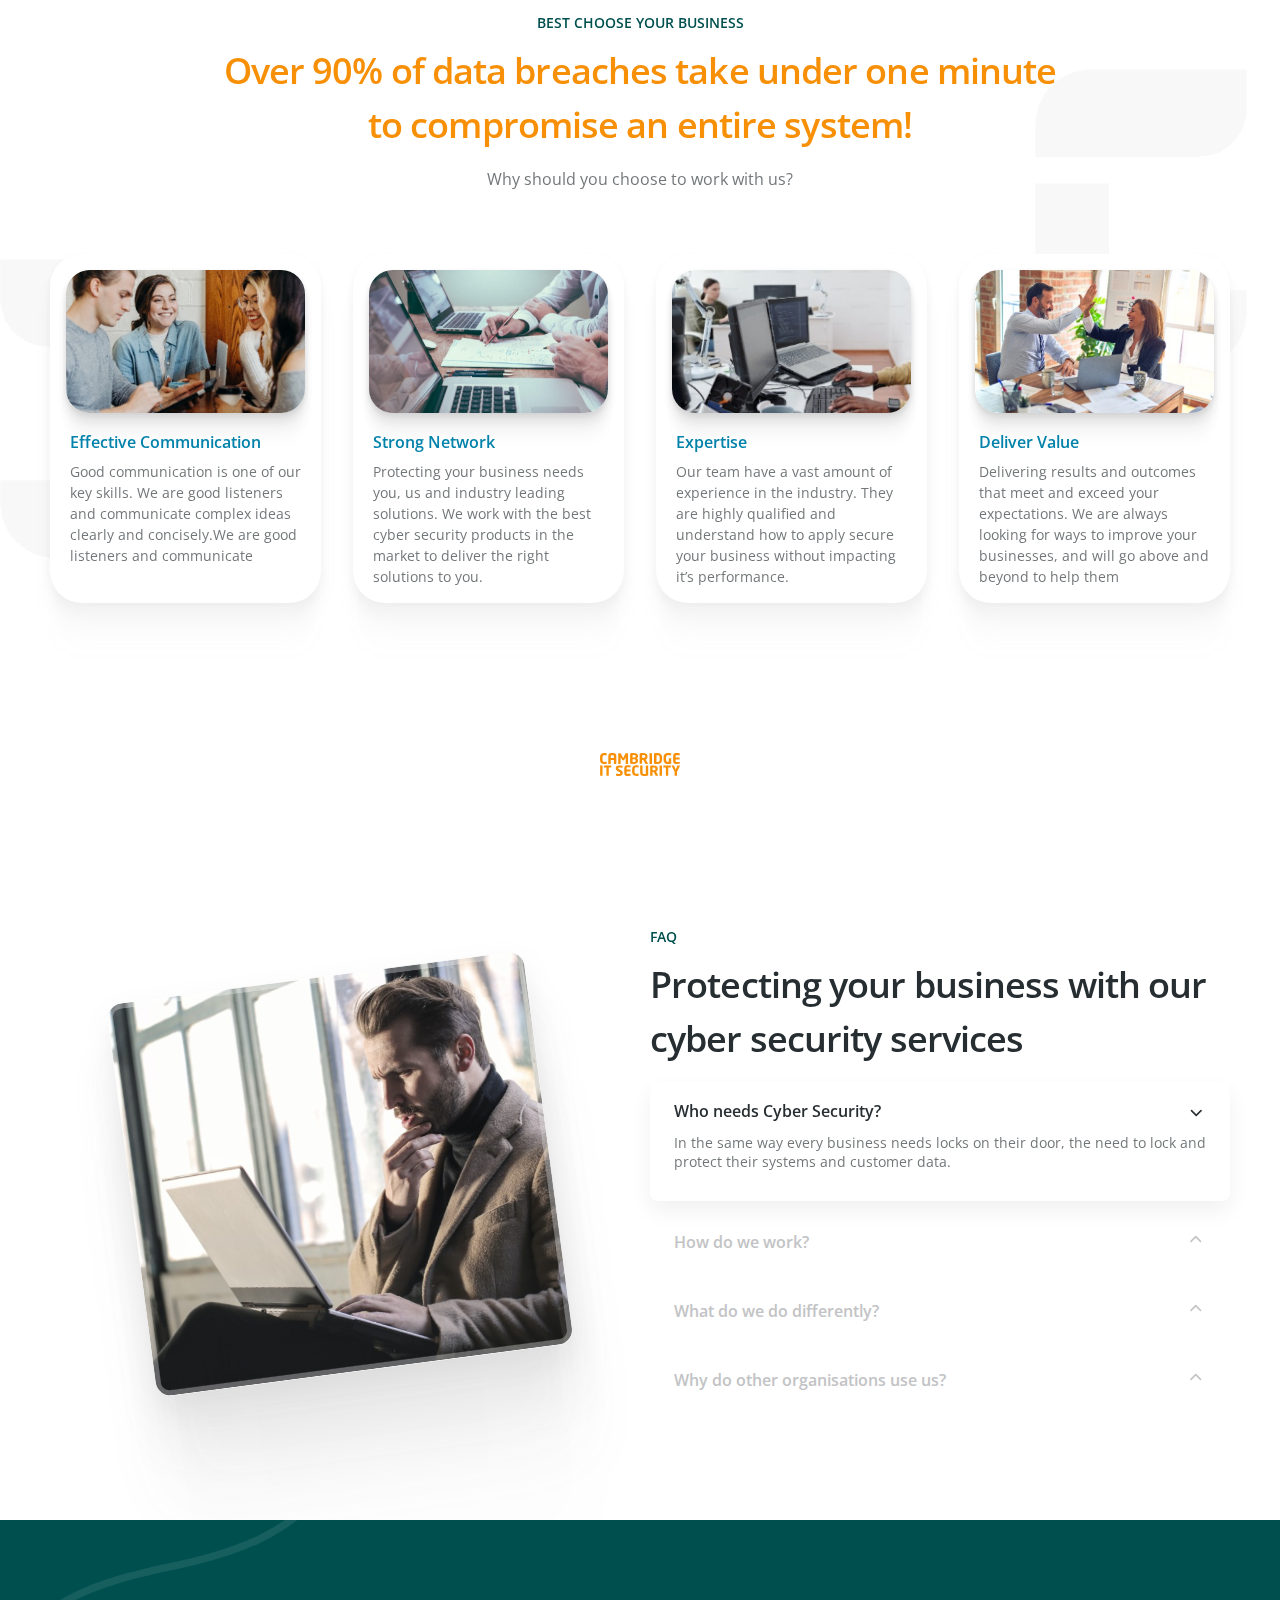
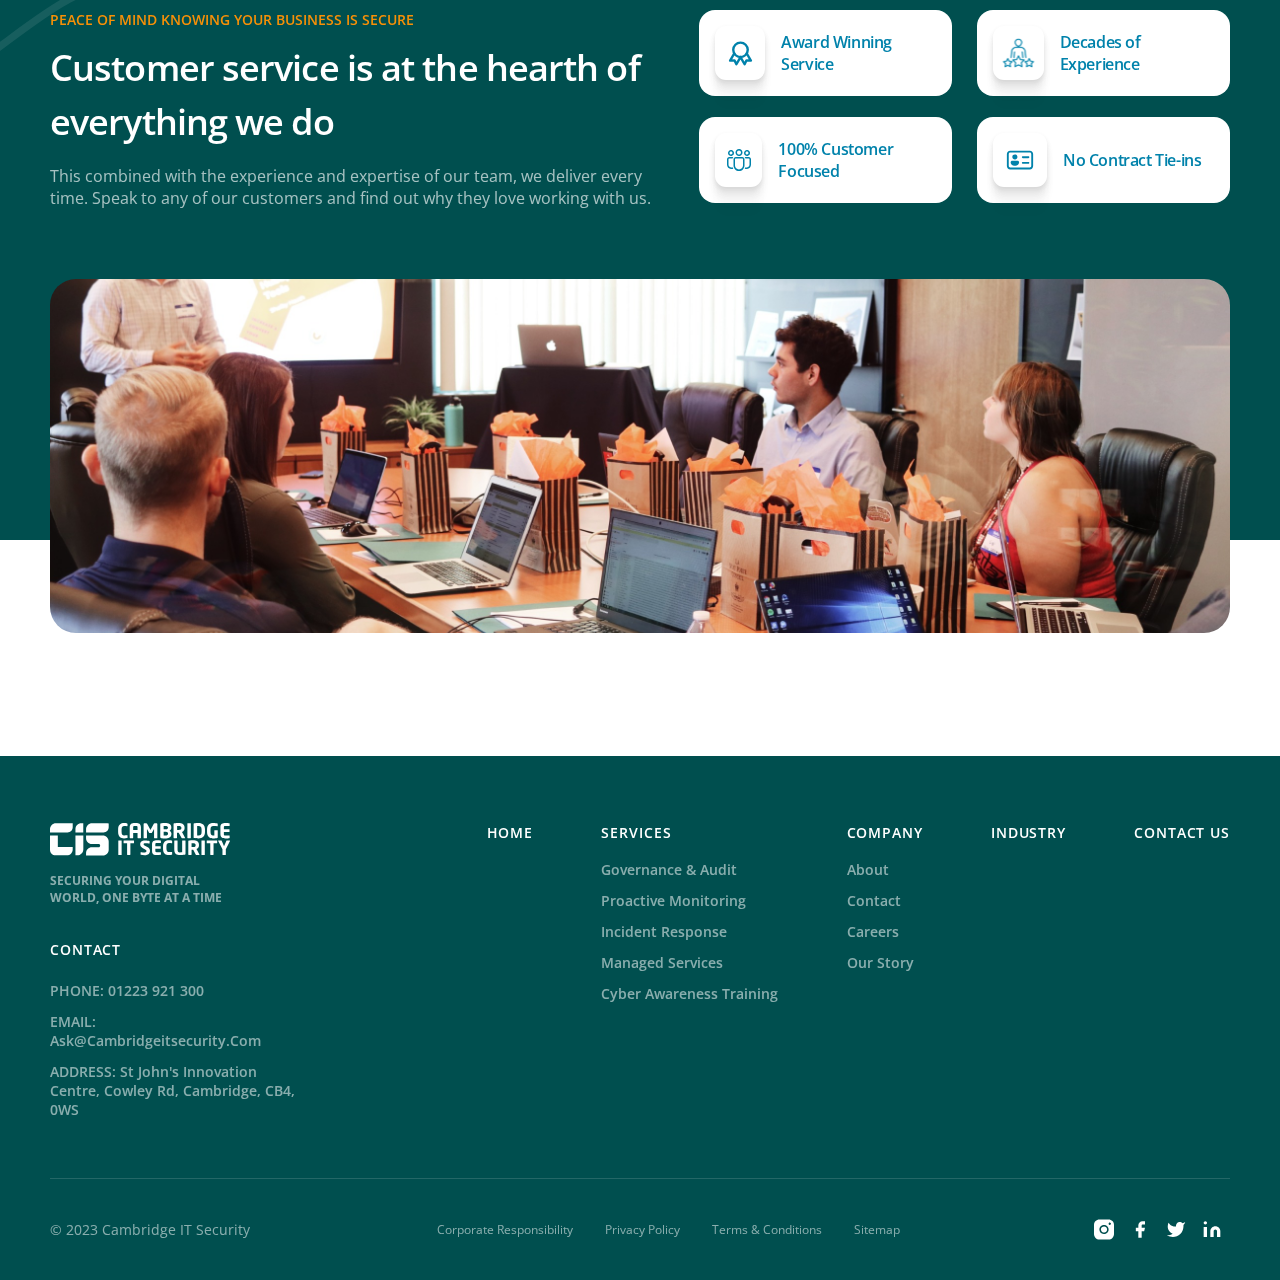
==== commit bdddf632: "#" ====
--- a/index.html
+++ b/index.html
@@ -474,13 +474,15 @@
                         </div>
                         <div class="form_wrap">
                             <div class="form_element w_4">
-                                <div class="item">
+                                <div class="item range_slider">
                                     <div class="text">
                                         <label for="">Number of sites</label>
-                                        <span class="rsTooltip">3</span>
+                                        <span class="rsTooltip">
+                                            <input type="text" class="range-value" />
+                                        </span>
                                     </div>
                                     <div class="rangeSlider d-flex">
-                                        <input type="range" min="0" max="5" value="4" class="rsBar">
+                                        <input type="range" min="0" max="5" value="4" class="rsBar input-range">
                                         <div class="rsThumb">
                                             <div class="rsTooltip">2</div>
                                         </div>
@@ -489,13 +491,15 @@
                                 </div>
                             </div>
                             <div class="form_element w_4">
-                                <div class="item">
+                                <div class="item range_slider">
                                     <div class="text">
                                         <label for="">Number of users</label>
-                                        <span class="rsTooltip">10</span>
+                                        <span class="rsTooltip">
+                                            <input type="text" class="range-value" value="10"/>
+                                        </span>
                                     </div>
                                     <div class="rangeSlider d-flex">
-                                        <input type="range" min="0" max="10" value="3" class="rsBar">
+                                        <input type="range" min="0" max="20" value="10" class="rsBar input-range">
                                         <div class="rsThumb">
                                             <div class="rsTooltip">3</div>
                                         </div>
--- a/assets/scss/main.css
+++ b/assets/scss/main.css
@@ -842,7 +842,7 @@
 .toggle .bar::before {
   content: "";
   width: 100%;
-  height: 2.2px;
+  height: 3px;
   background-color: currentColor;
   border-radius: 5px;
   display: block;
@@ -1911,6 +1911,15 @@
 .reviewRequest .review .form_wrap .text label {
   display: block;
 }
+.reviewRequest .review .form_wrap .text input {
+  width: 50px;
+  height: -moz-fit-content;
+  height: fit-content;
+  display: block;
+  padding: 0;
+  text-align: right;
+  color: var(--blue);
+}
 .reviewRequest .review .form_wrap .text span {
   display: block;
   color: var(--blue);
@@ -2495,6 +2504,33 @@
 .sub_page_hero.events .content p {
   opacity: 0.65;
 }
+.sub_page_hero.industry {
+  position: relative;
+  padding: 196px 0 142px;
+}
+.sub_page_hero.industry .content {
+  color: white;
+}
+.sub_page_hero.industry .bg_img {
+  position: absolute;
+  left: 0;
+  top: 0;
+  width: 100%;
+  height: 100%;
+  z-index: 0;
+}
+.sub_page_hero.industry .bg_img img {
+  width: 100%;
+  height: 100%;
+  -o-object-fit: cover;
+     object-fit: cover;
+  -webkit-clip-path: polygon(51.037% 100%, 51.037% 100%, 45.369% 99.765%, 39.528% 99.095%, 33.624% 98.04%, 27.772% 96.652%, 22.082% 94.982%, 16.667% 93.081%, 11.639% 91.001%, 7.11% 88.791%, 3.193% 86.505%, 0% 84.192%, 0% 0%, 100% 0%, 100% 84.192%, 100% 84.192%, 97.033% 86.505%, 93.371% 88.791%, 89.114% 91.001%, 84.362% 93.081%, 79.215% 94.982%, 73.772% 96.652%, 68.133% 98.04%, 62.398% 99.095%, 56.666% 99.765%, 51.037% 100%);
+          clip-path: polygon(51.037% 100%, 51.037% 100%, 45.369% 99.765%, 39.528% 99.095%, 33.624% 98.04%, 27.772% 96.652%, 22.082% 94.982%, 16.667% 93.081%, 11.639% 91.001%, 7.11% 88.791%, 3.193% 86.505%, 0% 84.192%, 0% 0%, 100% 0%, 100% 84.192%, 100% 84.192%, 97.033% 86.505%, 93.371% 88.791%, 89.114% 91.001%, 84.362% 93.081%, 79.215% 94.982%, 73.772% 96.652%, 68.133% 98.04%, 62.398% 99.095%, 56.666% 99.765%, 51.037% 100%);
+}
+.sub_page_hero.industry > * {
+  position: relative;
+  z-index: 2;
+}
 .sub_page_hero .content {
   text-align: left;
   max-width: 100%;
@@ -2505,6 +2541,7 @@
 .sub_page_hero .content h5 {
   font-size: 14px;
   font-weight: 600;
+  text-transform: uppercase;
 }
 .sub_page_hero .content h1 {
   font-size: 42px;
@@ -2527,15 +2564,30 @@
 }
 
 @media (max-width: 991px) {
-  .sub_page_hero {
-    padding: 160px 0 57px;
-  }
   .sub_page_hero .col {
     width: 100% !important;
     padding: 0 !important;
   }
-  .sub_page_hero .col:first-child {
-    margin-bottom: 42px;
+  .sub_page_hero .col:nth-child(2) {
+    margin-top: 42px;
+  }
+  .sub_page_hero .content {
+    text-align: center;
+  }
+  .sub_page_hero .content h5 {
+    margin-bottom: 12px;
+  }
+  .sub_page_hero .content h1 {
+    font-size: 24px;
+    font-weight: 700;
+    margin-bottom: 12px;
+  }
+  .sub_page_hero .content p {
+    font-size: 14px;
+    font-weight: 600;
+  }
+  .sub_page_hero.industry {
+    padding: 147px 0 60px;
   }
 }
 .upcoming_events {
@@ -2545,5 +2597,500 @@
   padding: 24px 0;
 }
 .upcoming_events .event_item:not(:last-child) {
-  border-bottom: 1px solid #E2E2E2;
+  border-bottom: 1px solid #e2e2e2;
+}
+.upcoming_events .event_item .top {
+  display: flex;
+  align-items: center;
+  justify-content: space-between;
+  margin-bottom: 12px;
+}
+.upcoming_events .event_item h5 {
+  font-size: 14px;
+  font-weight: 600;
+  color: var(--blue);
+}
+.upcoming_events .event_item .date {
+  font-size: 14px;
+  font-weight: 600;
+  text-transform: uppercase;
+  color: var(--grey-light);
+}
+.upcoming_events .event_item .title {
+  font-size: 24px;
+  font-weight: 600;
+  margin-bottom: 16px;
+}
+.upcoming_events .event_item p {
+  font-size: 16px;
+  font-weight: 400;
+  line-height: 1.5;
+  opacity: 0.65;
+  margin-bottom: 40px;
+}
+.upcoming_events .event_item .location {
+  font-size: 14px;
+  font-weight: 600;
+  color: var(--grey-light);
+}
+
+.customer_stories {
+  padding: 126px 0 60px;
+}
+.customer_stories .intro .col_6 {
+  width: 60%;
+}
+.customer_stories .intro .col_4 {
+  width: 40%;
+}
+.customer_stories .intro .wrapper {
+  align-items: center;
+}
+.customer_stories .intro .content .sec_title {
+  text-align: left;
+  max-width: 100%;
+}
+.customer_stories .intro .content .sec_title h1 {
+  font-weight: 700;
+}
+.customer_stories .intro .content .items_list {
+  margin-top: 32px;
+}
+.customer_stories .intro .content .items_list .item {
+  width: 100%;
+  max-width: 548px;
+  display: flex;
+  align-items: center;
+  gap: 16px;
+  box-shadow: 0px 19px 42px 0px rgba(184, 184, 184, 0.1), 0px 76px 76px 0px rgba(184, 184, 184, 0.09), 0px 171px 102px 0px rgba(184, 184, 184, 0.05), 0px 304px 121px 0px rgba(184, 184, 184, 0.01), 0px 474px 133px 0px rgba(184, 184, 184, 0);
+  border: 1px solid #ebebeb;
+  background-color: white;
+  padding: 16px;
+  border-radius: 16px;
+  margin-bottom: 16px;
+}
+.customer_stories .intro .content .items_list .item .icon {
+  width: 40px;
+  height: 40px;
+  flex-shrink: 0;
+  display: flex;
+  align-items: center;
+  justify-content: center;
+  border-radius: 8.148px;
+  box-shadow: 0px 1.48148px 2.96296px 0px rgba(79, 79, 79, 0.1), 0px 5.18518px 5.18518px 0px rgba(79, 79, 79, 0.09), 0px 11.11111px 6.66667px 0px rgba(79, 79, 79, 0.05), 0px 20px 8.14815px 0px rgba(79, 79, 79, 0.01), 0px 31.11111px 8.88889px 0px rgba(79, 79, 79, 0);
+}
+.customer_stories .intro .content .items_list .item p {
+  font-size: 16px;
+  opacity: 0.65;
+}
+.customer_stories .intro .image img {
+  border-radius: 22px;
+  box-shadow: 0px 12.27863px 27.39079px 0px rgba(105, 105, 105, 0.1), 0px 50.05903px 50.05903px 0px rgba(105, 105, 105, 0.09), 0px 113.3412px 68.00471px 0px rgba(105, 105, 105, 0.05), 0px 202.12514px 81.22786px 0px rgba(105, 105, 105, 0.01), 0px 315.46634px 88.78394px 0px rgba(105, 105, 105, 0);
+}
+.customer_stories p {
+  font-size: 18px;
+  font-weight: 400;
+  line-height: 1.5;
+  opacity: 0.65;
+}
+.customer_stories .info_block {
+  padding: 64px 0;
+}
+.customer_stories .info_block .wrapper {
+  align-items: center;
+}
+.customer_stories .info_block .col_3 {
+  width: 30%;
+}
+.customer_stories .info_block .col_7 {
+  width: 70%;
+}
+.customer_stories .content_block h3 {
+  font-size: 28px;
+  font-weight: 600;
+  color: var(--green);
+  margin-bottom: 16px;
+}
+.customer_stories .content_block .line {
+  margin: 32px 0;
+  width: 100%;
+  display: block;
+  height: 1px;
+  background-color: #e6e6e6;
+}
+
+@media (max-width: 991px) {
+  .customer_stories {
+    padding: 64px 0;
+  }
+  .customer_stories .intro .content .sec_title {
+    text-align: center;
+  }
+  .customer_stories .intro .content .sec_title h1 {
+    font-size: 24px;
+  }
+  .customer_stories .intro .content .items_list {
+    margin-bottom: 28px;
+  }
+  .customer_stories .intro .content .items_list .item {
+    margin: 0 auto;
+    margin-bottom: 16px;
+  }
+  .customer_stories .col {
+    width: 100% !important;
+  }
+  .customer_stories p {
+    font-size: 14px;
+  }
+  .customer_stories .info_block {
+    padding: 64px 0 32px;
+  }
+  .customer_stories .info_block .logo {
+    margin-bottom: 32px;
+  }
+}
+.service_details .col_6 {
+  width: 60%;
+}
+.service_details .col_4 {
+  width: 40%;
+}
+.service_details .content h5 {
+  color: var(--green);
+}
+.service_details .content p {
+  line-height: 2;
+}
+.service_details .image_slider {
+  position: relative;
+  overflow: hidden;
+  padding: 50px;
+  padding-bottom: 100px;
+  margin-right: -1000px;
+  padding-right: 1000px;
+  margin-bottom: -100px;
+}
+.service_details .image_slider img {
+  border-radius: 22px;
+}
+.service_details .image_slider .swiper-pagination {
+  bottom: 35px;
+  left: 14%;
+  width: -moz-fit-content;
+  width: fit-content;
+}
+.service_details .intro {
+  padding: 50px 0 100px;
+  overflow: hidden;
+}
+.service_details .intro .col {
+  padding: 0 20px;
+}
+.service_details .intro .col:first-child .content {
+  padding-right: 70px;
+}
+.service_details .intro .col:last-child .content {
+  padding-left: 70px;
+}
+.service_details .intro .col_6 {
+  width: 60%;
+}
+.service_details .intro .col_4 {
+  width: 40%;
+}
+.service_details .intro .wrapper {
+  align-items: center;
+  margin: 0 -20px;
+}
+.service_details .intro .content .sec_title {
+  text-align: left;
+  max-width: 100%;
+}
+.service_details .intro .content .sec_title h1 {
+  font-weight: 700;
+  color: var(--green);
+  margin-bottom: 8px;
+}
+.service_details .intro .content .items_list {
+  margin-top: 32px;
+}
+.service_details .intro .content .items_list .item {
+  display: flex;
+  gap: 16px;
+  box-shadow: 0px 19px 42px 0px rgba(184, 184, 184, 0.1), 0px 76px 76px 0px rgba(184, 184, 184, 0.09), 0px 171px 102px 0px rgba(184, 184, 184, 0.05), 0px 304px 121px 0px rgba(184, 184, 184, 0.01), 0px 474px 133px 0px rgba(184, 184, 184, 0);
+  border: 1px solid #ebebeb;
+  background-color: white;
+  padding: 24px;
+  border-radius: 16px;
+  margin-bottom: 16px;
+}
+.service_details .intro .content .items_list .item .icon {
+  width: 40px;
+  height: 40px;
+  flex-shrink: 0;
+  display: flex;
+  align-items: center;
+  justify-content: center;
+  border-radius: 8.148px;
+  box-shadow: 0px 1.48148px 2.96296px 0px rgba(79, 79, 79, 0.1), 0px 5.18518px 5.18518px 0px rgba(79, 79, 79, 0.09), 0px 11.11111px 6.66667px 0px rgba(79, 79, 79, 0.05), 0px 20px 8.14815px 0px rgba(79, 79, 79, 0.01), 0px 31.11111px 8.88889px 0px rgba(79, 79, 79, 0);
+}
+.service_details .intro .content .items_list .item h3 {
+  color: var(--green);
+  margin-bottom: 8px;
+}
+.service_details .intro .content .items_list .item p {
+  font-size: 14px;
+  opacity: 0.65;
+}
+.service_details .intro .image {
+  position: relative;
+  aspect-ratio: 1/1;
+}
+.service_details .intro .image .img {
+  position: absolute;
+}
+.service_details .intro .image .img1 {
+  transform: rotate(-2.205deg);
+}
+.service_details .intro .image .img2 {
+  bottom: -10px;
+  z-index: 1;
+  transform: rotate(9.619deg);
+}
+.service_details .intro .image img {
+  border-radius: 22px;
+  box-shadow: 0px 12.27863px 27.39079px 0px rgba(105, 105, 105, 0.1), 0px 50.05903px 50.05903px 0px rgba(105, 105, 105, 0.09), 0px 113.3412px 68.00471px 0px rgba(105, 105, 105, 0.05), 0px 202.12514px 81.22786px 0px rgba(105, 105, 105, 0.01), 0px 315.46634px 88.78394px 0px rgba(105, 105, 105, 0);
+}
+
+@media (max-width: 991px) {
+  .service_details .col {
+    width: 100% !important;
+  }
+  .service_details .image_slider {
+    padding: 40px;
+    padding-bottom: 80px;
+    margin: -40px;
+  }
+  .service_details .image_slider .swiper-pagination {
+    bottom: 30px;
+    left: 50%;
+    transform: translateX(-50%);
+    text-align: center;
+  }
+  .service_details .intro .image {
+    margin-bottom: 50px;
+  }
+  .service_details .intro .image img {
+    max-width: 90%;
+    margin: 0 auto;
+  }
+  .service_details .intro .content {
+    padding: 0 !important;
+  }
+}
+.manufacturing {
+  padding: 64px 0;
+  overflow: hidden;
+}
+.manufacturing .wrapper {
+  align-items: center;
+  margin: 0 -20px;
+}
+.manufacturing .col {
+  width: 50%;
+  padding: 0 20px;
+}
+.manufacturing .content > * {
+  margin-bottom: 12px;
+}
+.manufacturing .content h5 {
+  font-size: 14px;
+  font-weight: 600;
+  color: var(--green);
+  margin-bottom: 12px;
+}
+.manufacturing .content h1 {
+  font-size: 42px;
+  font-weight: 700;
+}
+.manufacturing .content p {
+  font-size: 16px;
+  font-weight: 400;
+  opacity: 0.65;
+}
+
+@media (max-width: 991px) {
+  .manufacturing .content {
+    text-align: center;
+    margin-bottom: 36px;
+  }
+  .manufacturing .content h1 {
+    font-size: 24px;
+  }
+  .manufacturing .image {
+    margin: 0 -16px;
+  }
+  .manufacturing .wrapper {
+    margin: 0 -10px;
+  }
+  .manufacturing .col {
+    width: 100%;
+    padding: 0 10px;
+  }
+}
+.workWithUs.why_cis {
+  overflow: hidden;
+  background-color: var(--green);
+  background-image: url(../images/shape2.svg);
+  background-repeat: no-repeat;
+  background-position: top left;
+  background-size: 42%;
+  margin-bottom: 40px;
+}
+.workWithUs.why_cis .wrapper {
+  align-items: center;
+}
+.workWithUs.why_cis .sec_title {
+  text-align: left;
+  padding-right: 60px;
+}
+.workWithUs.why_cis .sec_title > * {
+  color: white;
+}
+.workWithUs.why_cis .sec_title h5 {
+  color: var(--orange-light);
+}
+.workWithUs.why_cis .col_4 {
+  width: 45%;
+}
+.workWithUs.why_cis .col_6 {
+  width: 55%;
+}
+.workWithUs.why_cis .items_list {
+  padding: 55px 0;
+  overflow: hidden;
+  margin-right: -850px;
+  padding-right: 850px;
+}
+.workWithUs.why_cis .items_list .swiper-slide {
+  width: 284px;
+}
+
+@media (max-width: 991px) {
+  .workWithUs.why_cis {
+    padding: 68px 0 40px;
+  }
+  .workWithUs.why_cis .sec_title {
+    margin-bottom: 0;
+    padding-right: 0;
+    text-align: center;
+  }
+  .workWithUs.why_cis .col {
+    width: 100% !important;
+  }
+  .workWithUs.why_cis .items_list {
+    margin: 0;
+    padding: 30px 0;
+    gap: 0;
+    overflow: visible;
+  }
+}
+.content_slider {
+  overflow: hidden;
+  margin-top: 40px;
+  padding-bottom: 140px;
+}
+.content_slider .container > .sec_title {
+  margin-bottom: 130px;
+}
+.content_slider .wrapper {
+  margin: 0 -10px;
+  align-items: center;
+}
+.content_slider .wrapper .col_5 {
+  width: 50%;
+  padding: 0 10px;
+}
+.content_slider .wrapper .sec_title {
+  text-align: left;
+  max-width: 100%;
+}
+.content_slider .image img {
+  max-width: 420px;
+  margin: 0 auto;
+  border-radius: 16px;
+  transform: rotate(-7.478deg);
+  box-shadow: 0px 12.27863px 27.39079px 0px rgba(105, 105, 105, 0.1), 0px 50.05903px 50.05903px 0px rgba(105, 105, 105, 0.09), 0px 113.3412px 68.00471px 0px rgba(105, 105, 105, 0.05), 0px 202.12514px 81.22786px 0px rgba(105, 105, 105, 0.01), 0px 315.46634px 88.78394px 0px rgba(105, 105, 105, 0);
+}
+.content_slider .content .logo {
+  margin-bottom: 32px;
+}
+.content_slider .content h1 {
+  font-size: 24px;
+  font-weight: 600;
+  color: var(--green);
+  margin-bottom: 16px;
+}
+.content_slider .slider {
+  overflow: hidden;
+  padding-top: 50px;
+  padding-bottom: 150px;
+  margin-bottom: -150px;
+}
+.content_slider .slider_wrap {
+  position: relative;
+}
+.content_slider .slider_wrap .arrow {
+  position: absolute;
+  top: 50%;
+  transform: translateY(-50%);
+  cursor: pointer;
+}
+.content_slider .slider_wrap .prev_arrow {
+  left: -50px;
+}
+.content_slider .slider_wrap .next_arrow {
+  right: -50px;
+}
+.content_slider .slider_wrap .swiper-button-disabled {
+  pointer-events: none;
+  opacity: 0.3;
+}
+
+.swiper-pagination .swiper-pagination-bullet {
+  width: 12px;
+  height: 12px;
+  background-color: var(--green);
+  border-radius: 99px;
+  transition: 0.15s cubic-bezier(0.25, 0.46, 0.45, 0.94);
+  opacity: 0.34;
+}
+.swiper-pagination .swiper-pagination-bullet-active {
+  opacity: 1;
+  width: 28px;
+}
+
+@media (min-width: 992px) {
+  .content_slider .slider_wrap .swiper-pagination {
+    display: none;
+  }
+}
+@media (max-width: 992px) {
+  .content_slider .slider {
+    overflow: visible;
+    padding-bottom: 60px;
+    margin-bottom: -60px;
+  }
+  .content_slider > .container > .sec_title {
+    margin-bottom: 40px;
+  }
+  .content_slider .wrapper .col_5 {
+    width: 100%;
+  }
+  .content_slider .image {
+    margin-bottom: 60px;
+  }
+  .content_slider .image img {
+    width: 90%;
+  }
 }/*# sourceMappingURL=main.css.map */